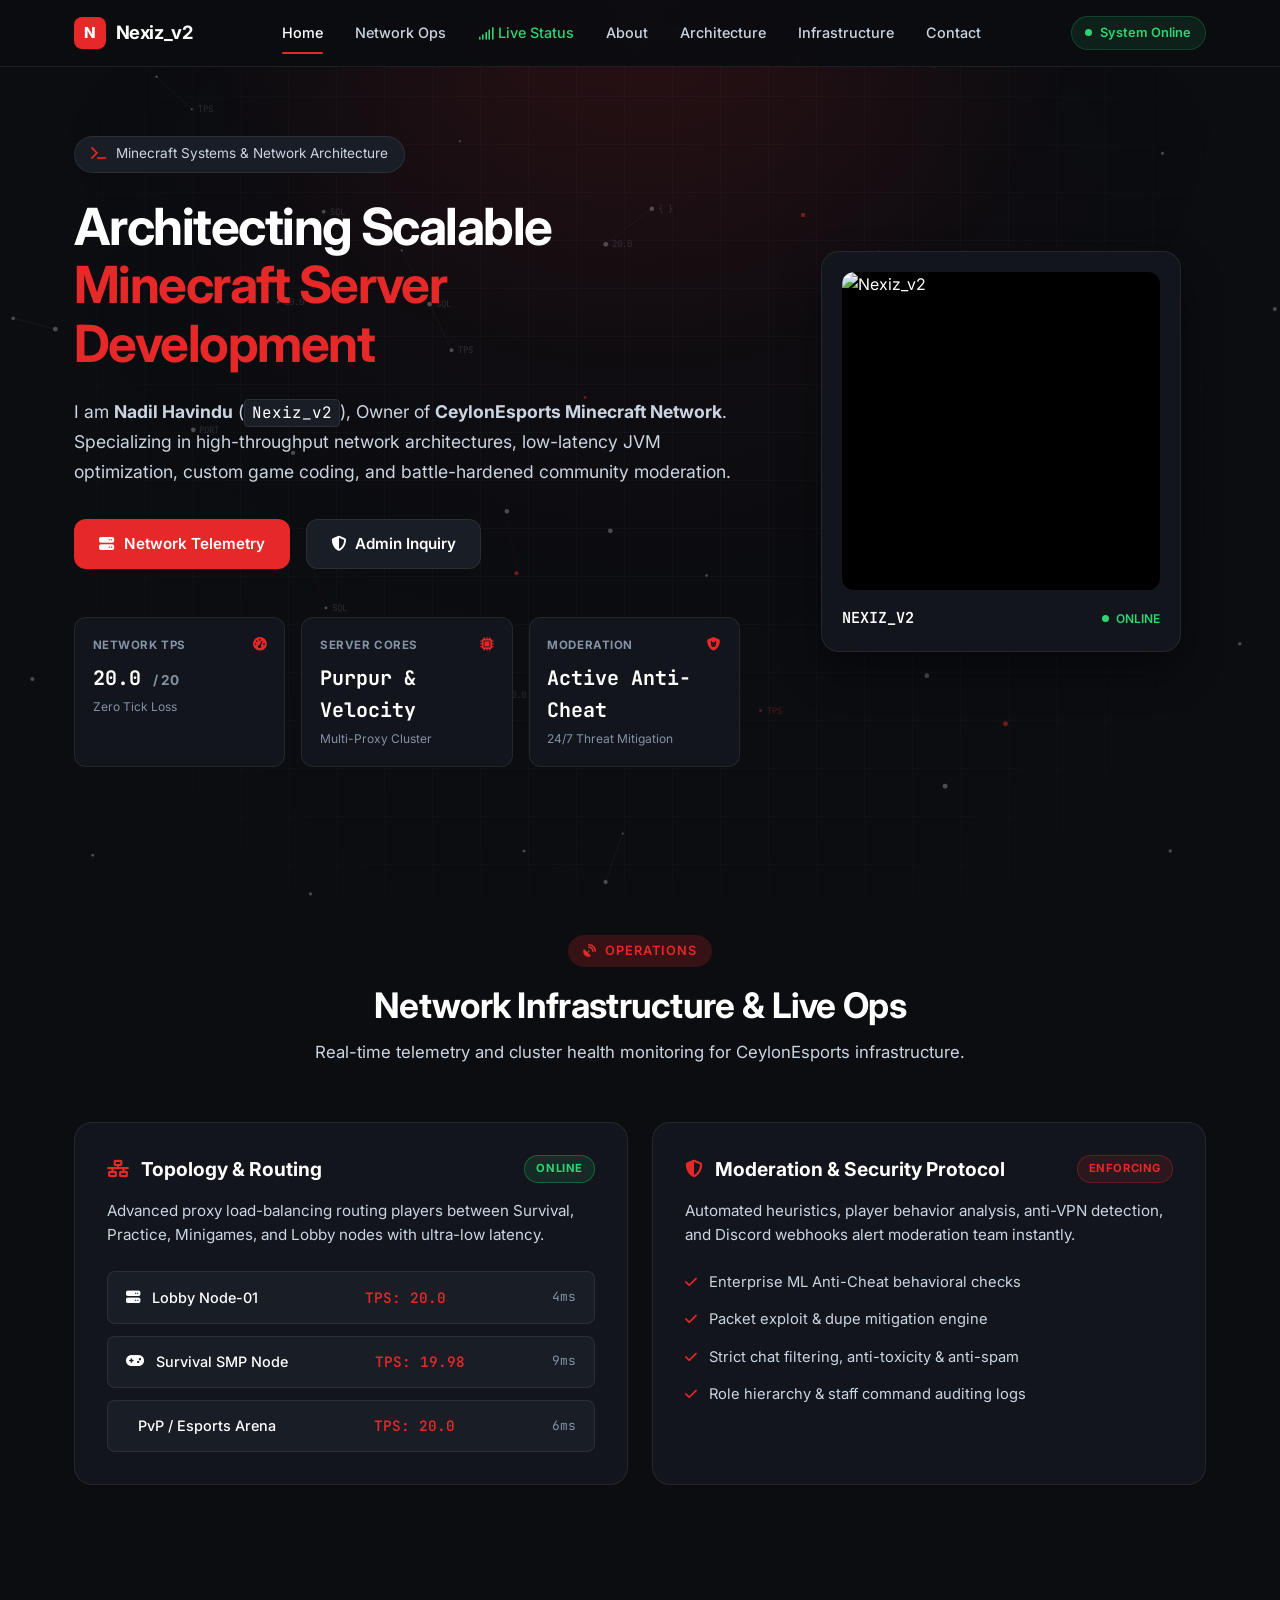
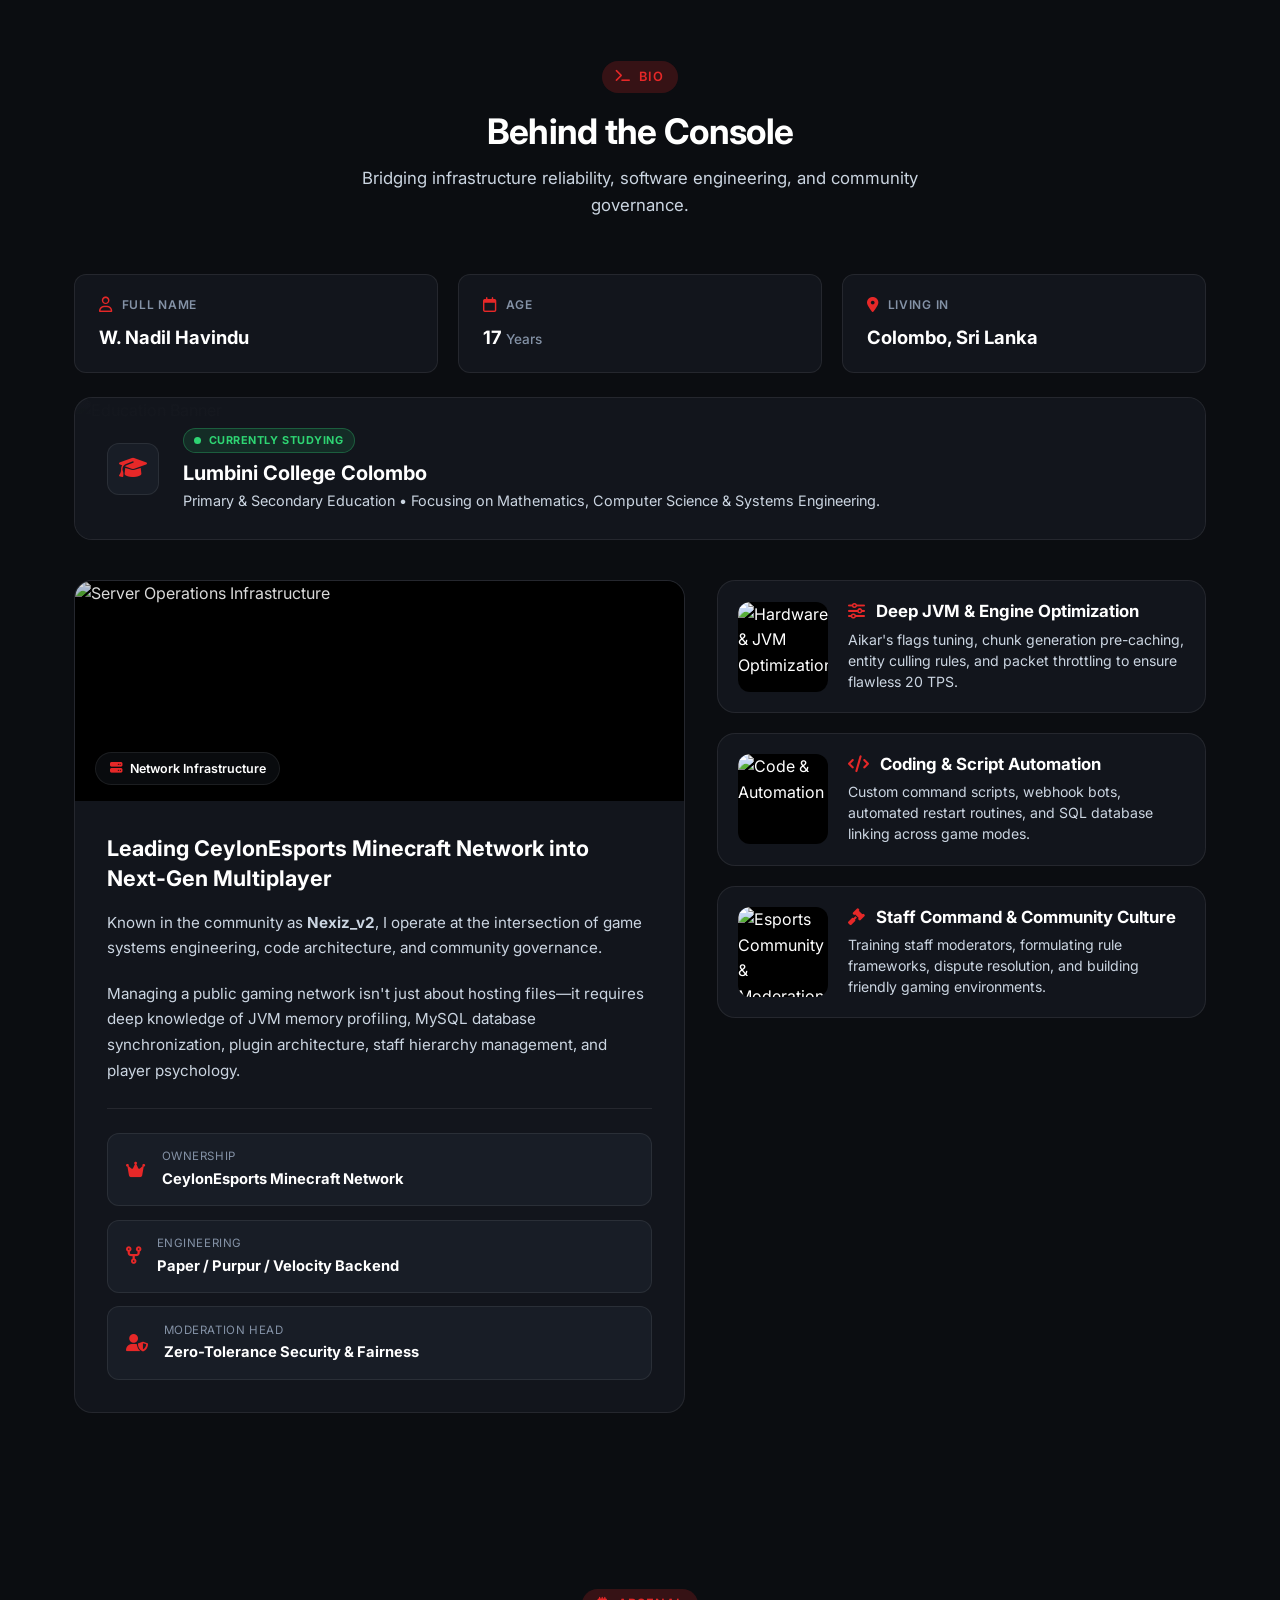
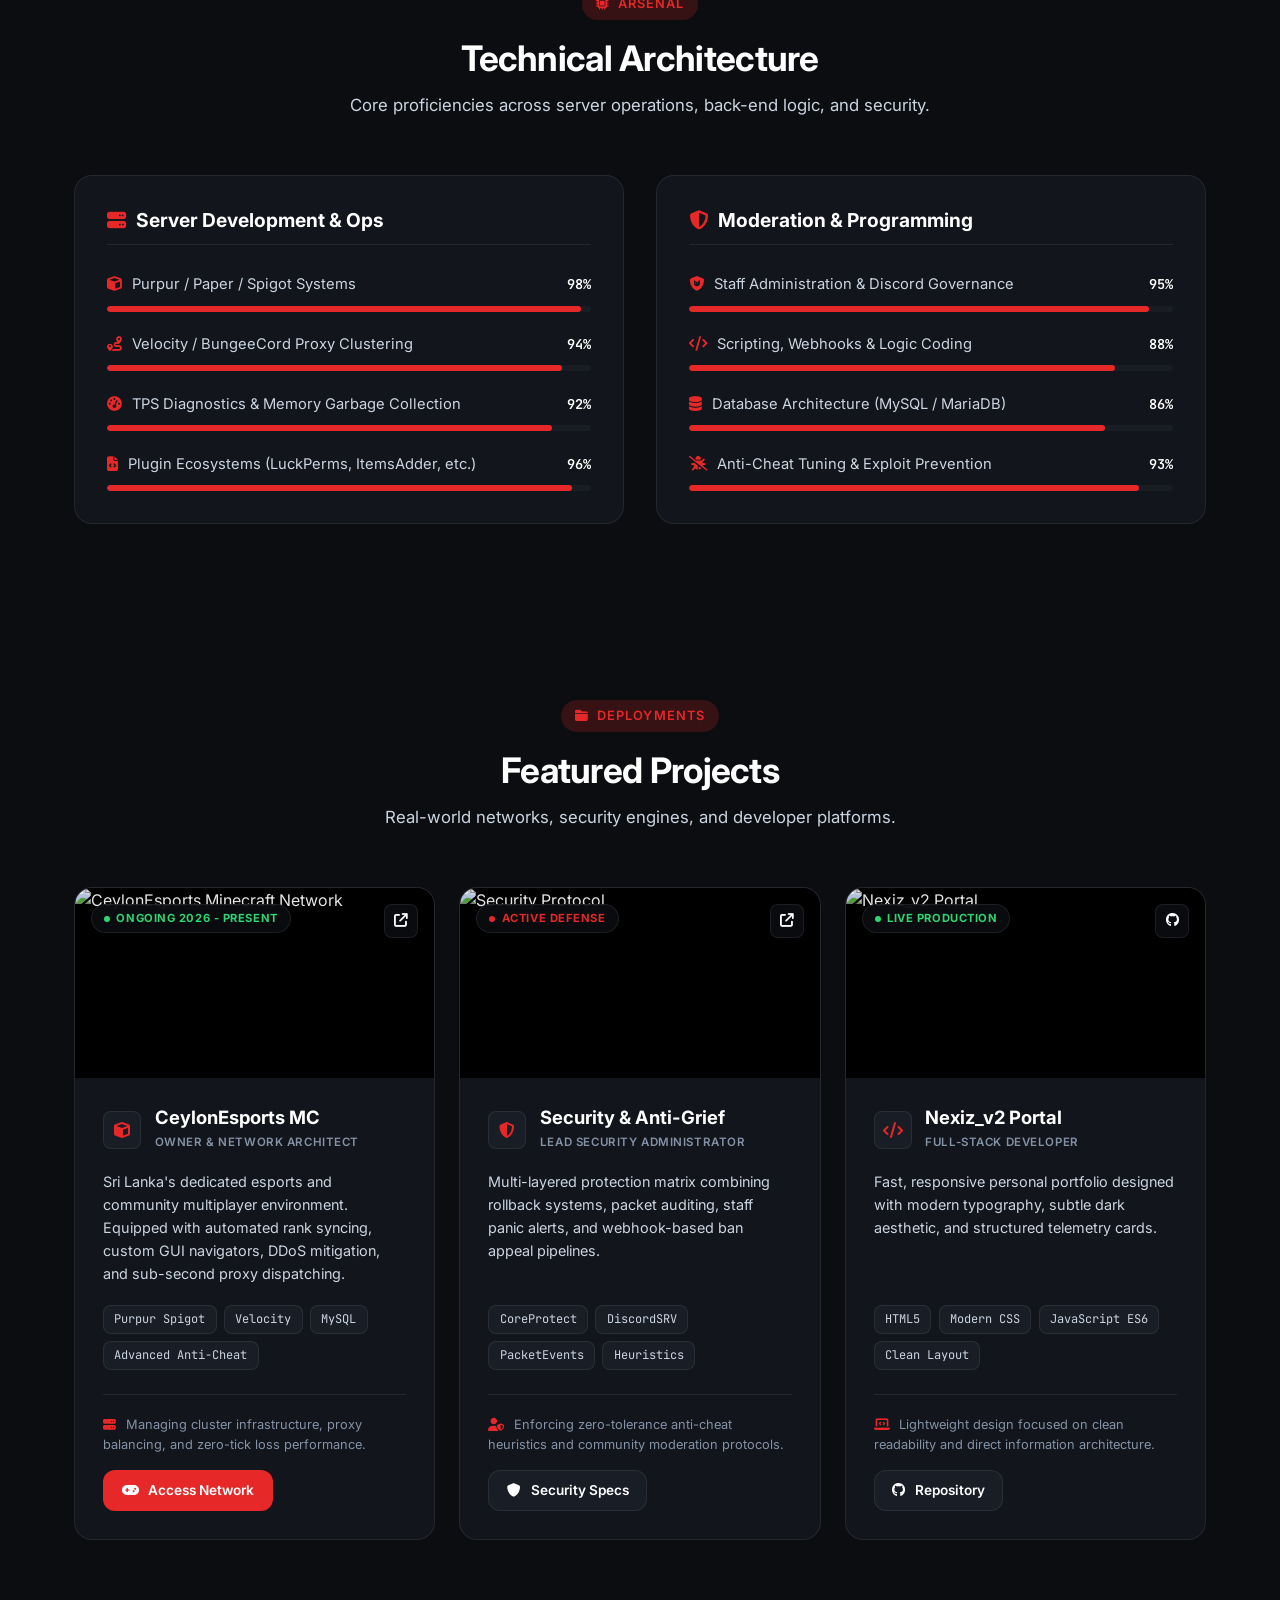
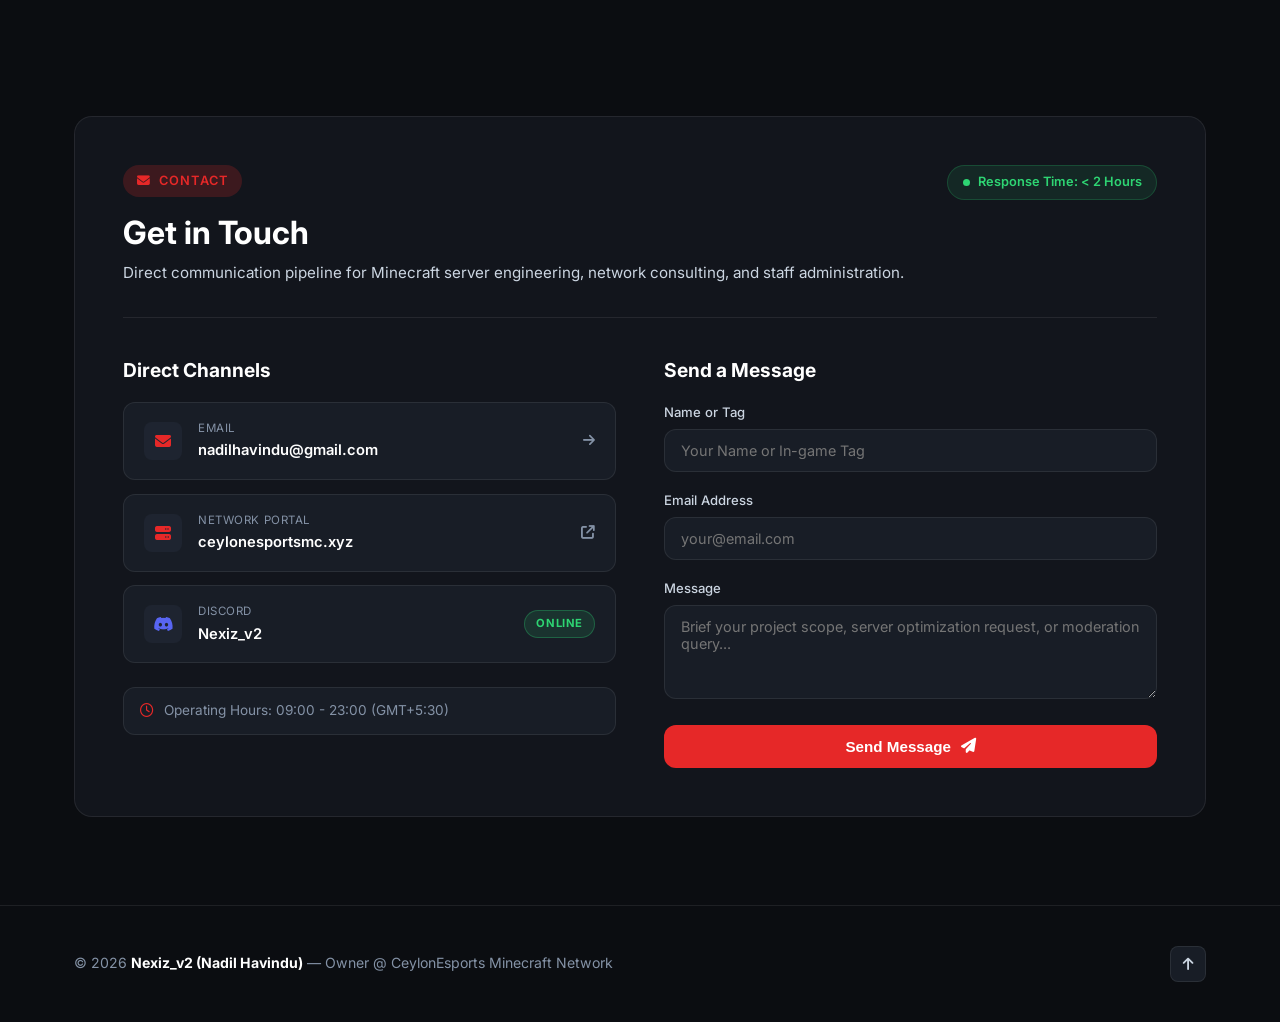
==== index.html @ ad4b0a24 "Add personal bio cards (Full Name, Age, Location) and Lumbini College Colombo banner" ====
﻿<!DOCTYPE html>
<html lang="en">
<head>
    <meta charset="UTF-8">
    <meta name="viewport" content="width=device-width, initial-scale=1.0">
    <title>Nexiz_v2 | Minecraft Server Architect & Network Owner</title>
    <!-- Favicon -->
    <link rel="icon" type="image/jpeg" href="https://i.postimg.cc/wTQhw08N/Nexiz-Dis-Logo.jpg">
    <link rel="apple-touch-icon" href="https://i.postimg.cc/wTQhw08N/Nexiz-Dis-Logo.jpg">
    <!-- Google Fonts: Inter & JetBrains Mono -->
    <link rel="preconnect" href="https://fonts.googleapis.com">
    <link rel="preconnect" href="https://fonts.gstatic.com" crossorigin>
    <link href="https://fonts.googleapis.com/css2?family=Inter:wght@300;400;500;600;700;800&family=JetBrains+Mono:wght@400;500;600&display=swap" rel="stylesheet">
    <!-- FontAwesome Icons -->
    <link rel="stylesheet" href="https://cdnjs.cloudflare.com/ajax/libs/font-awesome/6.5.1/css/all.min.css">
    <link rel="stylesheet" href="style.css">
</head>
<body>
    <!-- Subtle Ambient Glow -->
    <canvas id="networkCanvas"></canvas>
    <div class="ambient-glow"></div>

    <!-- Navigation Bar -->
    <header class="navbar" id="navbar">
        <div class="nav-container">
            <a href="#home" class="logo">
                <span class="logo-mark">N</span>
                <span class="logo-text">Nexiz_v2</span>
            </a>
            
            <nav class="nav-links" id="navLinks">
                <a href="#home" class="nav-item active">Home</a>
                <a href="#network-status" class="nav-item">Network Ops</a>
                <a href="status.html" class="nav-item" style="color: #2ed573;"><i class="fa-solid fa-signal" style="font-size: 0.8rem; margin-right: 4px;"></i>Live Status</a>
                <a href="#about" class="nav-item">About</a>
                <a href="#skills" class="nav-item">Architecture</a>
                <a href="#projects" class="nav-item">Infrastructure</a>
                <a href="#contact" class="nav-item">Contact</a>
            </nav>

            <div class="nav-actions">
                <div class="status-badge">
                    <span class="status-dot"></span>
                    <span>System Online</span>
                </div>
                <button class="menu-toggle" id="menuToggle" aria-label="Toggle navigation">
                    <i class="fa-solid fa-bars"></i>
                </button>
            </div>
        </div>
    </header>

    <main>
        <!-- Hero Section -->
        <section class="hero" id="home">
            <div class="container hero-container">
                <div class="hero-content">
                    <div class="hero-badge">
                        <i class="fa-solid fa-terminal"></i>
                        <span>Minecraft Systems & Network Architecture</span>
                    </div>

                    <h1 class="hero-title">
                        Architecting Scalable <br>
                        <span class="typing-text">Minecraft Server Development</span>
                    </h1>

                    <p class="hero-description">
                        I am <strong>Nadil Havindu</strong> (<span class="code-tag">Nexiz_v2</span>), Owner of <strong>CeylonEsports Minecraft Network</strong>. Specializing in high-throughput network architectures, low-latency JVM optimization, custom game coding, and battle-hardened community moderation.
                    </p>

                    <div class="hero-actions">
                        <a href="status.html" class="btn btn-primary">
                            <i class="fa-solid fa-server"></i>
                            <span>Network Telemetry</span>
                        </a>
                        <a href="#contact" class="btn btn-secondary">
                            <i class="fa-solid fa-shield-halved"></i>
                            <span>Admin Inquiry</span>
                        </a>
                    </div>

                    <!-- Telemetry Stats Strip -->
                    <div class="telemetry-strip">
                        <div class="stat-card">
                            <div class="stat-header">
                                <span class="stat-label">NETWORK TPS</span>
                                <i class="fa-solid fa-gauge-high stat-icon"></i>
                            </div>
                            <div class="stat-value">20.0 <span class="stat-unit">/ 20</span></div>
                            <div class="stat-sub">Zero Tick Loss</div>
                        </div>

                        <div class="stat-card">
                            <div class="stat-header">
                                <span class="stat-label">SERVER CORES</span>
                                <i class="fa-solid fa-microchip stat-icon"></i>
                            </div>
                            <div class="stat-value">Purpur & Velocity</div>
                            <div class="stat-sub">Multi-Proxy Cluster</div>
                        </div>

                        <div class="stat-card">
                            <div class="stat-header">
                                <span class="stat-label">MODERATION</span>
                                <i class="fa-solid fa-shield-cat stat-icon"></i>
                            </div>
                            <div class="stat-value">Active Anti-Cheat</div>
                            <div class="stat-sub">24/7 Threat Mitigation</div>
                        </div>
                    </div>
                </div>

                <div class="hero-visual">
                    <div class="avatar-card">
                        <div class="avatar-image-wrap">
                            <img src="https://i.postimg.cc/wTQhw08N/Nexiz-Dis-Logo.jpg" alt="Nexiz_v2" class="avatar-img">
                        </div>
                        <div class="avatar-meta">
                            <div class="avatar-tag">NEXIZ_V2</div>
                            <div class="avatar-status">
                                <span class="status-dot"></span>
                                <span>ONLINE</span>
                            </div>
                        </div>
                    </div>
                </div>
            </div>
        </section>

        <!-- Live Network Telemetry / Operations Dashboard -->
        <section class="section" id="network-status">
            <div class="container">
                <div class="section-header">
                    <div class="section-tag">
                        <i class="fa-solid fa-satellite-dish"></i> Operations
                    </div>
                    <h2 class="section-title">Network Infrastructure & Live Ops</h2>
                    <p class="section-subtitle">Real-time telemetry and cluster health monitoring for CeylonEsports infrastructure.</p>
                </div>

                <div class="dashboard-grid">
                    <div class="dashboard-card">
                        <div class="card-head">
                            <div class="card-title-group">
                                <i class="fa-solid fa-network-wired accent-icon"></i>
                                <h3>Topology & Routing</h3>
                            </div>
                            <span class="badge-status online">ONLINE</span>
                        </div>
                        <p class="card-desc">Advanced proxy load-balancing routing players between Survival, Practice, Minigames, and Lobby nodes with ultra-low latency.</p>
                        
                        <div class="node-list">
                            <div class="node-item">
                                <div class="node-info">
                                    <i class="fa-solid fa-server"></i>
                                    <span>Lobby Node-01</span>
                                </div>
                                <span class="node-metric">TPS: 20.0</span>
                                <span class="node-ping">4ms</span>
                            </div>
                            <div class="node-item">
                                <div class="node-info">
                                    <i class="fa-solid fa-gamepad"></i>
                                    <span>Survival SMP Node</span>
                                </div>
                                <span class="node-metric">TPS: 19.98</span>
                                <span class="node-ping">9ms</span>
                            </div>
                            <div class="node-item">
                                <div class="node-info">
                                    <i class="fa-solid fa-swords"></i>
                                    <span>PvP / Esports Arena</span>
                                </div>
                                <span class="node-metric">TPS: 20.0</span>
                                <span class="node-ping">6ms</span>
                            </div>
                        </div>
                    </div>

                    <div class="dashboard-card">
                        <div class="card-head">
                            <div class="card-title-group">
                                <i class="fa-solid fa-shield-halved accent-icon"></i>
                                <h3>Moderation & Security Protocol</h3>
                            </div>
                            <span class="badge-status alert">ENFORCING</span>
                        </div>
                        <p class="card-desc">Automated heuristics, player behavior analysis, anti-VPN detection, and Discord webhooks alert moderation team instantly.</p>
                        
                        <ul class="feature-checklist">
                            <li><i class="fa-solid fa-check"></i> Enterprise ML Anti-Cheat behavioral checks</li>
                            <li><i class="fa-solid fa-check"></i> Packet exploit & dupe mitigation engine</li>
                            <li><i class="fa-solid fa-check"></i> Strict chat filtering, anti-toxicity & anti-spam</li>
                            <li><i class="fa-solid fa-check"></i> Role hierarchy & staff command auditing logs</li>
                        </ul>
                    </div>
                </div>
            </div>
        </section>

        <!-- About Section -->
        <section class="section" id="about">
            <div class="container">
                <div class="section-header">
                    <div class="section-tag">
                        <i class="fa-solid fa-terminal"></i> Bio
                    </div>
                    <h2 class="section-title">Behind the Console</h2>
                    <p class="section-subtitle">Bridging infrastructure reliability, software engineering, and community governance.</p>
                </div>

                        <!-- Personal Profile & Education Strip -->
        <div class="personal-profile-wrap">
            <div class="personal-info-grid">
                <div class="info-metric-card">
                    <div class="info-card-header">
                        <i class="fa-regular fa-user info-icon"></i>
                        <span class="info-label">Full Name</span>
                    </div>
                    <div class="info-value">W. Nadil Havindu</div>
                </div>

                <div class="info-metric-card">
                    <div class="info-card-header">
                        <i class="fa-regular fa-calendar info-icon"></i>
                        <span class="info-label">Age</span>
                    </div>
                    <div class="info-value">17 <span class="info-unit">Years</span></div>
                </div>

                <div class="info-metric-card">
                    <div class="info-card-header">
                        <i class="fa-solid fa-location-dot info-icon"></i>
                        <span class="info-label">Living In</span>
                    </div>
                    <div class="info-value">Colombo, Sri Lanka</div>
                </div>
            </div>

            <!-- Education Banner Card -->
            <div class="education-card">
                <div class="edu-banner-bg">
                    <img src="https://images.unsplash.com/photo-1523050854058-8df90110c9f1?auto=format&fit=crop&w=1200&q=80" alt="Education Banner" class="edu-bg-img">
                    <div class="edu-overlay"></div>
                </div>
                <div class="edu-content">
                    <div class="edu-icon-badge">
                        <i class="fa-solid fa-graduation-cap"></i>
                    </div>
                    <div class="edu-details">
                        <div class="edu-status-pill">
                            <span class="status-dot"></span>
                            <span>CURRENTLY STUDYING</span>
                        </div>
                        <h3 class="edu-title">Lumbini College Colombo</h3>
                        <p class="edu-desc">Primary & Secondary Education • Focusing on Mathematics, Computer Science & Systems Engineering.</p>
                    </div>
                </div>
            </div>
        </div>

                <div class="about-grid">
                    <div class="about-main-card">
                        <div class="about-banner-wrap">
                            <img src="https://images.unsplash.com/photo-1558494949-ef010cbdcc31?auto=format&fit=crop&w=800&q=80" alt="Server Operations Infrastructure" class="about-banner-img">
                            <div class="banner-badge">
                                <i class="fa-solid fa-server"></i> Network Infrastructure
                            </div>
                        </div>

                        <div class="about-content">
                            <h3>Leading CeylonEsports Minecraft Network into Next-Gen Multiplayer</h3>
                            <p>
                                Known in the community as <strong>Nexiz_v2</strong>, I operate at the intersection of game systems engineering, code architecture, and community governance.
                            </p>
                            <p>
                                Managing a public gaming network isn't just about hosting files—it requires deep knowledge of JVM memory profiling, MySQL database synchronization, plugin architecture, staff hierarchy management, and player psychology.
                            </p>

                            <div class="fact-grid">
                                <div class="fact-box">
                                    <i class="fa-solid fa-crown fact-icon"></i>
                                    <div>
                                        <span class="fact-label">Ownership</span>
                                        <strong>CeylonEsports Minecraft Network</strong>
                                    </div>
                                </div>
                                <div class="fact-box">
                                    <i class="fa-solid fa-code-fork fact-icon"></i>
                                    <div>
                                        <span class="fact-label">Engineering</span>
                                        <strong>Paper / Purpur / Velocity Backend</strong>
                                    </div>
                                </div>
                                <div class="fact-box">
                                    <i class="fa-solid fa-user-shield fact-icon"></i>
                                    <div>
                                        <span class="fact-label">Moderation Head</span>
                                        <strong>Zero-Tolerance Security & Fairness</strong>
                                    </div>
                                </div>
                            </div>
                        </div>
                    </div>

                    <div class="about-highlights-col">
                        <div class="highlight-item">
                            <div class="highlight-thumb">
                                <img src="https://images.unsplash.com/photo-1550751827-4bd374c3f58b?auto=format&fit=crop&w=300&q=80" alt="Hardware & JVM Optimization">
                            </div>
                            <div class="highlight-info">
                                <h4><i class="fa-solid fa-sliders accent-inline"></i> Deep JVM & Engine Optimization</h4>
                                <p>Aikar's flags tuning, chunk generation pre-caching, entity culling rules, and packet throttling to ensure flawless 20 TPS.</p>
                            </div>
                        </div>

                        <div class="highlight-item">
                            <div class="highlight-thumb">
                                <img src="https://images.unsplash.com/photo-1555066931-4365d14bab8c?auto=format&fit=crop&w=300&q=80" alt="Code & Automation">
                            </div>
                            <div class="highlight-info">
                                <h4><i class="fa-solid fa-code accent-inline"></i> Coding & Script Automation</h4>
                                <p>Custom command scripts, webhook bots, automated restart routines, and SQL database linking across game modes.</p>
                            </div>
                        </div>

                        <div class="highlight-item">
                            <div class="highlight-thumb">
                                <img src="https://images.unsplash.com/photo-1511512578047-dfb367046420?auto=format&fit=crop&w=300&q=80" alt="Esports Community & Moderation">
                            </div>
                            <div class="highlight-info">
                                <h4><i class="fa-solid fa-gavel accent-inline"></i> Staff Command & Community Culture</h4>
                                <p>Training staff moderators, formulating rule frameworks, dispute resolution, and building friendly gaming environments.</p>
                            </div>
                        </div>
                    </div>
                </div>
            </div>
        </section>

        <!-- Technical Architecture Section -->
        <section class="section" id="skills">
            <div class="container">
                <div class="section-header">
                    <div class="section-tag">
                        <i class="fa-solid fa-microchip"></i> Arsenal
                    </div>
                    <h2 class="section-title">Technical Architecture</h2>
                    <p class="section-subtitle">Core proficiencies across server operations, back-end logic, and security.</p>
                </div>

                <div class="skills-grid">
                    <div class="skills-column">
                        <h3 class="category-title"><i class="fa-solid fa-server accent-inline"></i> Server Development & Ops</h3>

                        <div class="skill-card">
                            <div class="skill-header">
                                <span><i class="fa-solid fa-cube"></i> Purpur / Paper / Spigot Systems</span>
                                <span class="skill-pct">98%</span>
                            </div>
                            <div class="progress-bar"><div class="progress-fill" style="width: 98%"></div></div>
                        </div>

                        <div class="skill-card">
                            <div class="skill-header">
                                <span><i class="fa-solid fa-route"></i> Velocity / BungeeCord Proxy Clustering</span>
                                <span class="skill-pct">94%</span>
                            </div>
                            <div class="progress-bar"><div class="progress-fill" style="width: 94%"></div></div>
                        </div>

                        <div class="skill-card">
                            <div class="skill-header">
                                <span><i class="fa-solid fa-gauge-high"></i> TPS Diagnostics & Memory Garbage Collection</span>
                                <span class="skill-pct">92%</span>
                            </div>
                            <div class="progress-bar"><div class="progress-fill" style="width: 92%"></div></div>
                        </div>

                        <div class="skill-card">
                            <div class="skill-header">
                                <span><i class="fa-solid fa-file-code"></i> Plugin Ecosystems (LuckPerms, ItemsAdder, etc.)</span>
                                <span class="skill-pct">96%</span>
                            </div>
                            <div class="progress-bar"><div class="progress-fill" style="width: 96%"></div></div>
                        </div>
                    </div>

                    <div class="skills-column">
                        <h3 class="category-title"><i class="fa-solid fa-shield-halved accent-inline"></i> Moderation & Programming</h3>

                        <div class="skill-card">
                            <div class="skill-header">
                                <span><i class="fa-solid fa-shield-cat"></i> Staff Administration & Discord Governance</span>
                                <span class="skill-pct">95%</span>
                            </div>
                            <div class="progress-bar"><div class="progress-fill" style="width: 95%"></div></div>
                        </div>

                        <div class="skill-card">
                            <div class="skill-header">
                                <span><i class="fa-solid fa-code"></i> Scripting, Webhooks & Logic Coding</span>
                                <span class="skill-pct">88%</span>
                            </div>
                            <div class="progress-bar"><div class="progress-fill" style="width: 88%"></div></div>
                        </div>

                        <div class="skill-card">
                            <div class="skill-header">
                                <span><i class="fa-solid fa-database"></i> Database Architecture (MySQL / MariaDB)</span>
                                <span class="skill-pct">86%</span>
                            </div>
                            <div class="progress-bar"><div class="progress-fill" style="width: 86%"></div></div>
                        </div>

                        <div class="skill-card">
                            <div class="skill-header">
                                <span><i class="fa-solid fa-bug-slash"></i> Anti-Cheat Tuning & Exploit Prevention</span>
                                <span class="skill-pct">93%</span>
                            </div>
                            <div class="progress-bar"><div class="progress-fill" style="width: 93%"></div></div>
                        </div>
                    </div>
                </div>
            </div>
        </section>

        <!-- Projects Section -->
        <section class="section" id="projects">
            <div class="container">
                <div class="section-header">
                    <div class="section-tag">
                        <i class="fa-solid fa-folder-closed"></i> Deployments
                    </div>
                    <h2 class="section-title">Featured Projects</h2>
                    <p class="section-subtitle">Real-world networks, security engines, and developer platforms.</p>
                </div>

                <div class="projects-grid">
                    <!-- Project 1: CeylonEsports Minecraft Network -->
                    <div class="project-card">
                        <div class="project-banner">
                            <img src="https://images.unsplash.com/photo-1627856013091-fed6e4e30025?auto=format&fit=crop&w=800&q=80" alt="CeylonEsports Minecraft Network" class="project-img">
                            <span class="project-badge status-live"><span class="badge-dot"></span> ONGOING 2026 - PRESENT</span>
                            <a href="https://ceylonesportsmc.xyz/#home" target="_blank" rel="noopener noreferrer" class="banner-link-btn" title="Open Project" aria-label="Open CeylonEsports MC Network">
                                <i class="fa-solid fa-arrow-up-right-from-square"></i>
                            </a>
                        </div>
                        <div class="project-body">
                            <div class="project-header">
                                <div class="project-icon-box">
                                    <i class="fa-solid fa-cube"></i>
                                </div>
                                <div>
                                    <h3 class="project-title">CeylonEsports MC</h3>
                                    <span class="project-role">OWNER & NETWORK ARCHITECT</span>
                                </div>
                            </div>
                            <p class="project-desc">
                                Sri Lanka's dedicated esports and community multiplayer environment. Equipped with automated rank syncing, custom GUI navigators, DDoS mitigation, and sub-second proxy dispatching.
                            </p>
                            <div class="tech-tags">
                                <span>Purpur Spigot</span>
                                <span>Velocity</span>
                                <span>MySQL</span>
                                <span>Advanced Anti-Cheat</span>
                            </div>
                            <div class="project-footer">
                                <p class="project-note"><i class="fa-solid fa-server"></i> Managing cluster infrastructure, proxy balancing, and zero-tick loss performance.</p>
                                <a href="https://ceylonesportsmc.xyz/#home" target="_blank" rel="noopener noreferrer" class="btn btn-primary btn-sm">
                                    <i class="fa-solid fa-gamepad"></i> Access Network
                                </a>
                            </div>
                        </div>
                    </div>

                    <!-- Project 2: Security & Anti-Grief Engine -->
                    <div class="project-card">
                        <div class="project-banner">
                            <img src="https://images.unsplash.com/photo-1563089145-599997674d42?auto=format&fit=crop&w=800&q=80" alt="Security Protocol" class="project-img">
                            <span class="project-badge status-active"><span class="badge-dot"></span> ACTIVE DEFENSE</span>
                            <a href="#contact" class="banner-link-btn" title="Inquire Security" aria-label="Inquire Security Protocol">
                                <i class="fa-solid fa-arrow-up-right-from-square"></i>
                            </a>
                        </div>
                        <div class="project-body">
                            <div class="project-header">
                                <div class="project-icon-box">
                                    <i class="fa-solid fa-shield-halved"></i>
                                </div>
                                <div>
                                    <h3 class="project-title">Security & Anti-Grief</h3>
                                    <span class="project-role">LEAD SECURITY ADMINISTRATOR</span>
                                </div>
                            </div>
                            <p class="project-desc">
                                Multi-layered protection matrix combining rollback systems, packet auditing, staff panic alerts, and webhook-based ban appeal pipelines.
                            </p>
                            <div class="tech-tags">
                                <span>CoreProtect</span>
                                <span>DiscordSRV</span>
                                <span>PacketEvents</span>
                                <span>Heuristics</span>
                            </div>
                            <div class="project-footer">
                                <p class="project-note"><i class="fa-solid fa-user-shield"></i> Enforcing zero-tolerance anti-cheat heuristics and community moderation protocols.</p>
                                <a href="#contact" class="btn btn-secondary btn-sm">
                                    <i class="fa-solid fa-shield"></i> Security Specs
                                </a>
                            </div>
                        </div>
                    </div>

                    <!-- Project 3: Nexiz_v2 Developer Command Interface -->
                    <div class="project-card">
                        <div class="project-banner">
                            <img src="https://images.unsplash.com/photo-1526374965328-7f61d4dc18c5?auto=format&fit=crop&w=800&q=80" alt="Nexiz_v2 Portal" class="project-img">
                            <span class="project-badge status-live"><span class="badge-dot"></span> LIVE PRODUCTION</span>
                            <a href="https://github.com/nadilrself-art/My-Website1" target="_blank" rel="noopener noreferrer" class="banner-link-btn" title="Source Code" aria-label="View Source on GitHub">
                                <i class="fa-brands fa-github"></i>
                            </a>
                        </div>
                        <div class="project-body">
                            <div class="project-header">
                                <div class="project-icon-box">
                                    <i class="fa-solid fa-code"></i>
                                </div>
                                <div>
                                    <h3 class="project-title">Nexiz_v2 Portal</h3>
                                    <span class="project-role">FULL-STACK DEVELOPER</span>
                                </div>
                            </div>
                            <p class="project-desc">
                                Fast, responsive personal portfolio designed with modern typography, subtle dark aesthetic, and structured telemetry cards.
                            </p>
                            <div class="tech-tags">
                                <span>HTML5</span>
                                <span>Modern CSS</span>
                                <span>JavaScript ES6</span>
                                <span>Clean Layout</span>
                            </div>
                            <div class="project-footer">
                                <p class="project-note"><i class="fa-solid fa-laptop-code"></i> Lightweight design focused on clean readability and direct information architecture.</p>
                                <a href="https://github.com/nadilrself-art/My-Website1" target="_blank" rel="noopener noreferrer" class="btn btn-secondary btn-sm">
                                    <i class="fa-brands fa-github"></i> Repository
                                </a>
                            </div>
                        </div>
                    </div>
                </div>
            </div>
        </section>

        <!-- Contact Section -->
        <section class="section" id="contact">
            <div class="container">
                <div class="contact-card">
                    <div class="contact-header">
                        <div class="contact-title-group">
                            <span class="section-tag"><i class="fa-solid fa-envelope"></i> Contact</span>
                            <h2>Get in Touch</h2>
                            <p>Direct communication pipeline for Minecraft server engineering, network consulting, and staff administration.</p>
                        </div>
                        <div class="response-badge">
                            <span class="status-dot"></span>
                            <span>Response Time: &lt; 2 Hours</span>
                        </div>
                    </div>

                    <div class="contact-grid">
                        <div class="contact-info">
                            <h3>Direct Channels</h3>

                            <a href="mailto:nadilhavindu@gmail.com" class="channel-card">
                                <div class="channel-icon"><i class="fa-solid fa-envelope"></i></div>
                                <div class="channel-content">
                                    <span class="channel-label">Email</span>
                                    <span class="channel-value">nadilhavindu@gmail.com</span>
                                </div>
                                <i class="fa-solid fa-arrow-right channel-arrow"></i>
                            </a>

                            <a href="https://ceylonesportsmc.xyz" target="_blank" rel="noopener noreferrer" class="channel-card">
                                <div class="channel-icon"><i class="fa-solid fa-server"></i></div>
                                <div class="channel-content">
                                    <span class="channel-label">Network Portal</span>
                                    <span class="channel-value">ceylonesportsmc.xyz</span>
                                </div>
                                <i class="fa-solid fa-arrow-up-right-from-square channel-arrow"></i>
                            </a>

                            <div class="channel-card static">
                                <div class="channel-icon discord"><i class="fa-brands fa-discord"></i></div>
                                <div class="channel-content">
                                    <span class="channel-label">Discord</span>
                                    <span class="channel-value">Nexiz_v2</span>
                                </div>
                                <span class="badge-status online">ONLINE</span>
                            </div>

                            <div class="operating-hours">
                                <i class="fa-regular fa-clock"></i>
                                <span>Operating Hours: 09:00 - 23:00 (GMT+5:30)</span>
                            </div>
                        </div>

                        <div class="contact-form-wrap">
                            <form id="contactForm" class="contact-form" onsubmit="event.preventDefault(); alert('Message dispatched to Nexiz_v2! Thank you.');">
                                <h3>Send a Message</h3>

                                <div class="form-group">
                                    <label for="userName">Name or Tag</label>
                                    <input type="text" id="userName" placeholder="Your Name or In-game Tag" required autocomplete="off">
                                </div>

                                <div class="form-group">
                                    <label for="userEmail">Email Address</label>
                                    <input type="email" id="userEmail" placeholder="your@email.com" required autocomplete="off">
                                </div>

                                <div class="form-group">
                                    <label for="userMessage">Message</label>
                                    <textarea id="userMessage" rows="4" placeholder="Brief your project scope, server optimization request, or moderation query..." required></textarea>
                                </div>

                                <button type="submit" class="btn btn-primary btn-block">
                                    <span>Send Message</span>
                                    <i class="fa-solid fa-paper-plane"></i>
                                </button>
                            </form>
                        </div>
                    </div>
                </div>
            </div>
        </section>
    </main>

    <!-- Footer -->
    <footer class="footer">
        <div class="container footer-content">
            <p>© 2026 <strong>Nexiz_v2 (Nadil Havindu)</strong> — Owner @ CeylonEsports Minecraft Network</p>
            <a href="#home" class="back-to-top" aria-label="Back to top">
                <i class="fa-solid fa-arrow-up"></i>
            </a>
        </div>
    </footer>

    <script src="script.js"></script>
</body>
</html>
---- style.css ----
﻿/* ==========================================================================
   Nexiz_v2 - Professional Portfolio Stylesheet
   Clean, Modern, Direct & Human-Crafted Aesthetic
   ========================================================================== */

:root {
    --bg-base: #0b0d11;
    --bg-surface: #12151c;
    --bg-surface-elevated: #181d26;
    --bg-subtle: #1e2430;

    --border: rgba(255, 255, 255, 0.08);
    --border-hover: rgba(230, 40, 40, 0.4);

    --primary: #e62828;
    --primary-hover: #ff3333;
    --primary-glow: rgba(230, 40, 40, 0.2);

    --text-primary: #ffffff;
    --text-secondary: #cbd5e1;
    --text-muted: #8492a6;

    --radius-sm: 8px;
    --radius-md: 12px;
    --radius-lg: 18px;
    --radius-full: 9999px;

    --transition: all 0.2s ease;
    --font-sans: 'Inter', -apple-system, BlinkMacSystemFont, 'Segoe UI', Roboto, sans-serif;
    --font-mono: 'JetBrains Mono', 'Fira Code', monospace;
}

*, *::before, *::after {
    margin: 0;
    padding: 0;
    box-sizing: border-box;
}

html {
    scroll-behavior: smooth;
}

body {
    background-color: var(--bg-base);
    color: var(--text-primary);
    font-family: var(--font-sans);
    line-height: 1.6;
    overflow-x: hidden;
    -webkit-font-smoothing: antialiased;
}

.ambient-glow {
    position: fixed;
    top: 0;
    left: 50%;
    transform: translateX(-50%);
    width: 900px;
    height: 380px;
    background: radial-gradient(ellipse at top, rgba(230, 40, 40, 0.1) 0%, transparent 70%);
    pointer-events: none;
    z-index: 0;
}

.container {
    max-width: 1180px;
    margin: 0 auto;
    padding: 0 1.5rem;
    position: relative;
    z-index: 1;
}

h1, h2, h3, h4 {
    color: var(--text-primary);
    font-weight: 700;
    line-height: 1.25;
}

a {
    color: inherit;
    text-decoration: none;
    transition: var(--transition);
}

.btn {
    display: inline-flex;
    align-items: center;
    justify-content: center;
    gap: 0.6rem;
    padding: 0.75rem 1.5rem;
    border-radius: var(--radius-md);
    font-size: 0.95rem;
    font-weight: 600;
    cursor: pointer;
    transition: var(--transition);
    border: 1px solid transparent;
}

.btn-primary {
    background: var(--primary);
    color: #ffffff;
}

.btn-primary:hover {
    background: var(--primary-hover);
    transform: translateY(-2px);
    box-shadow: 0 6px 20px var(--primary-glow);
}

.btn-secondary {
    background: var(--bg-surface-elevated);
    color: var(--text-primary);
    border: 1px solid var(--border);
}

.btn-secondary:hover {
    background: var(--bg-subtle);
    border-color: rgba(255, 255, 255, 0.2);
    transform: translateY(-2px);
}

.btn-sm {
    padding: 0.55rem 1.1rem;
    font-size: 0.85rem;
}

.btn-block {
    width: 100%;
}

.navbar {
    position: fixed;
    top: 0;
    left: 0;
    width: 100%;
    z-index: 100;
    background: rgba(11, 13, 17, 0.9);
    backdrop-filter: blur(12px);
    -webkit-backdrop-filter: blur(12px);
    border-bottom: 1px solid var(--border);
    transition: var(--transition);
}

.nav-container {
    max-width: 1180px;
    margin: 0 auto;
    padding: 1rem 1.5rem;
    display: flex;
    align-items: center;
    justify-content: space-between;
}

.logo {
    display: flex;
    align-items: center;
    gap: 0.6rem;
    font-weight: 700;
    font-size: 1.15rem;
}

.logo-mark {
    width: 32px;
    height: 32px;
    background: var(--primary);
    color: #fff;
    display: flex;
    align-items: center;
    justify-content: center;
    border-radius: var(--radius-sm);
    font-size: 0.95rem;
    font-weight: 800;
}

.logo-text {
    letter-spacing: -0.02em;
}

.nav-links {
    display: flex;
    align-items: center;
    gap: 2rem;
}

.nav-item {
    font-size: 0.9rem;
    font-weight: 500;
    color: var(--text-secondary);
    position: relative;
    padding: 0.25rem 0;
}

.nav-item:hover,
.nav-item.active {
    color: #ffffff;
}

.nav-item.active::after {
    content: '';
    position: absolute;
    bottom: -6px;
    left: 0;
    width: 100%;
    height: 2px;
    background: var(--primary);
    border-radius: var(--radius-full);
}

.nav-actions {
    display: flex;
    align-items: center;
    gap: 1rem;
}

.status-badge {
    display: inline-flex;
    align-items: center;
    gap: 0.5rem;
    background: rgba(46, 213, 115, 0.1);
    color: #2ed573;
    padding: 0.35rem 0.85rem;
    border-radius: var(--radius-full);
    font-size: 0.8rem;
    font-weight: 600;
    border: 1px solid rgba(46, 213, 115, 0.2);
}

.status-dot {
    width: 7px;
    height: 7px;
    background: #2ed573;
    border-radius: 50%;
}

.menu-toggle {
    display: none;
    background: transparent;
    border: none;
    color: var(--text-primary);
    font-size: 1.25rem;
    cursor: pointer;
}

.section {
    padding: 5.5rem 0;
    position: relative;
}

.section-header {
    text-align: center;
    max-width: 650px;
    margin: 0 auto 3.5rem auto;
}

.section-tag {
    display: inline-flex;
    align-items: center;
    gap: 0.5rem;
    font-size: 0.8rem;
    font-weight: 600;
    text-transform: uppercase;
    letter-spacing: 0.08em;
    color: var(--primary);
    background: var(--primary-glow);
    padding: 0.35rem 0.9rem;
    border-radius: var(--radius-full);
    margin-bottom: 1rem;
}

.section-title {
    font-size: 2.2rem;
    letter-spacing: -0.02em;
    margin-bottom: 0.75rem;
}

.section-subtitle {
    font-size: 1.05rem;
    color: var(--text-secondary);
}

.hero {
    padding: 8.5rem 0 5rem 0;
    position: relative;
}

.hero-container {
    display: grid;
    grid-template-columns: 1.3fr 0.8fr;
    gap: 3.5rem;
    align-items: center;
}

.hero-badge {
    display: inline-flex;
    align-items: center;
    gap: 0.6rem;
    background: var(--bg-surface-elevated);
    border: 1px solid var(--border);
    color: var(--text-secondary);
    padding: 0.4rem 1rem;
    border-radius: var(--radius-full);
    font-size: 0.85rem;
    margin-bottom: 1.5rem;
}

.hero-badge i {
    color: var(--primary);
}

.hero-title {
    font-size: 3.2rem;
    line-height: 1.15;
    letter-spacing: -0.03em;
    margin-bottom: 1.5rem;
}

.typing-text {
    color: var(--primary);
}

.hero-description {
    font-size: 1.1rem;
    color: var(--text-secondary);
    line-height: 1.7;
    margin-bottom: 2rem;
}

.code-tag {
    font-family: var(--font-mono);
    color: #ffffff;
    background: var(--bg-surface-elevated);
    padding: 0.15rem 0.45rem;
    border-radius: 4px;
    border: 1px solid var(--border);
    font-size: 0.9em;
}

.hero-actions {
    display: flex;
    gap: 1rem;
    flex-wrap: wrap;
    margin-bottom: 3rem;
}

.telemetry-strip {
    display: grid;
    grid-template-columns: repeat(3, 1fr);
    gap: 1rem;
}

.stat-card {
    background: var(--bg-surface);
    border: 1px solid var(--border);
    border-radius: var(--radius-md);
    padding: 1.1rem;
    transition: var(--transition);
}

.stat-card:hover {
    border-color: rgba(255, 255, 255, 0.15);
    transform: translateY(-2px);
}

.stat-header {
    display: flex;
    align-items: center;
    justify-content: space-between;
    margin-bottom: 0.5rem;
}

.stat-label {
    font-size: 0.72rem;
    font-weight: 700;
    letter-spacing: 0.05em;
    color: var(--text-muted);
}

.stat-icon {
    font-size: 0.85rem;
    color: var(--primary);
}

.stat-value {
    font-size: 1.25rem;
    font-weight: 700;
    color: #ffffff;
    font-family: var(--font-mono);
    margin-bottom: 0.2rem;
}

.stat-unit {
    font-size: 0.85rem;
    color: var(--text-muted);
    font-family: var(--font-sans);
}

.stat-sub {
    font-size: 0.75rem;
    color: var(--text-muted);
}

.hero-visual {
    display: flex;
    justify-content: center;
}

.avatar-card {
    background: var(--bg-surface);
    border: 1px solid var(--border);
    border-radius: var(--radius-lg);
    padding: 1.25rem;
    max-width: 360px;
    width: 100%;
    box-shadow: 0 20px 40px rgba(0, 0, 0, 0.4);
    transition: var(--transition);
}

.avatar-card:hover {
    border-color: rgba(255, 255, 255, 0.2);
    transform: translateY(-3px);
}

.avatar-image-wrap {
    width: 100%;
    aspect-ratio: 1;
    border-radius: var(--radius-md);
    overflow: hidden;
    margin-bottom: 1rem;
    background: #000;
}

.avatar-img {
    width: 100%;
    height: 100%;
    object-fit: cover;
    display: block;
}

.avatar-meta {
    display: flex;
    align-items: center;
    justify-content: space-between;
}

.avatar-tag {
    font-family: var(--font-mono);
    font-size: 0.95rem;
    font-weight: 600;
    color: #ffffff;
}

.avatar-status {
    display: inline-flex;
    align-items: center;
    gap: 0.45rem;
    font-size: 0.75rem;
    font-weight: 600;
    color: #2ed573;
}

.dashboard-grid {
    display: grid;
    grid-template-columns: repeat(2, 1fr);
    gap: 1.5rem;
}

.dashboard-card {
    background: var(--bg-surface);
    border: 1px solid var(--border);
    border-radius: var(--radius-lg);
    padding: 2rem;
    transition: var(--transition);
}

.dashboard-card:hover {
    border-color: rgba(255, 255, 255, 0.16);
}

.card-head {
    display: flex;
    align-items: center;
    justify-content: space-between;
    margin-bottom: 1rem;
}

.card-title-group {
    display: flex;
    align-items: center;
    gap: 0.75rem;
}

.card-title-group h3 {
    font-size: 1.2rem;
}

.accent-icon {
    color: var(--primary);
    font-size: 1.1rem;
}

.accent-inline {
    color: var(--primary);
    margin-right: 0.4rem;
}

.badge-status {
    padding: 0.25rem 0.7rem;
    border-radius: var(--radius-full);
    font-size: 0.7rem;
    font-weight: 700;
    letter-spacing: 0.05em;
}

.badge-status.online {
    background: rgba(46, 213, 115, 0.12);
    color: #2ed573;
    border: 1px solid rgba(46, 213, 115, 0.3);
}

.badge-status.alert {
    background: rgba(230, 40, 40, 0.12);
    color: var(--primary);
    border: 1px solid rgba(230, 40, 40, 0.3);
}

.card-desc {
    color: var(--text-secondary);
    font-size: 0.95rem;
    line-height: 1.6;
    margin-bottom: 1.5rem;
}

.node-list {
    display: flex;
    flex-direction: column;
    gap: 0.75rem;
}

.node-item {
    display: flex;
    align-items: center;
    justify-content: space-between;
    background: var(--bg-surface-elevated);
    padding: 0.85rem 1.1rem;
    border-radius: var(--radius-sm);
    border: 1px solid var(--border);
    font-size: 0.9rem;
}

.node-info {
    display: flex;
    align-items: center;
    gap: 0.75rem;
    font-weight: 500;
}

.node-metric {
    font-family: var(--font-mono);
    color: var(--primary);
    font-weight: 600;
}

.node-ping {
    font-family: var(--font-mono);
    color: var(--text-muted);
    font-size: 0.8rem;
}

.feature-checklist {
    list-style: none;
    display: flex;
    flex-direction: column;
    gap: 0.85rem;
}

.feature-checklist li {
    display: flex;
    align-items: center;
    gap: 0.75rem;
    font-size: 0.92rem;
    color: var(--text-secondary);
}

.feature-checklist li i {
    color: var(--primary);
    font-size: 0.85rem;
}

.about-grid {
    display: grid;
    grid-template-columns: 1.25fr 1fr;
    gap: 2rem;
    align-items: start;
}

.about-main-card {
    background: var(--bg-surface);
    border: 1px solid var(--border);
    border-radius: var(--radius-lg);
    overflow: hidden;
}

.about-banner-wrap {
    position: relative;
    height: 220px;
    background: #000;
}

.about-banner-img {
    width: 100%;
    height: 100%;
    object-fit: cover;
    opacity: 0.85;
}

.banner-badge {
    position: absolute;
    bottom: 1rem;
    left: 1.25rem;
    background: rgba(11, 13, 17, 0.85);
    backdrop-filter: blur(8px);
    border: 1px solid var(--border);
    color: #ffffff;
    padding: 0.35rem 0.85rem;
    border-radius: var(--radius-full);
    font-size: 0.78rem;
    font-weight: 600;
    display: flex;
    align-items: center;
    gap: 0.5rem;
}

.banner-badge i {
    color: var(--primary);
}

.about-content {
    padding: 2rem;
}

.about-content h3 {
    font-size: 1.35rem;
    margin-bottom: 1rem;
    line-height: 1.4;
}

.about-content p {
    color: var(--text-secondary);
    font-size: 0.95rem;
    line-height: 1.7;
    margin-bottom: 1.2rem;
}

.fact-grid {
    display: grid;
    grid-template-columns: 1fr;
    gap: 0.85rem;
    margin-top: 1.5rem;
    padding-top: 1.5rem;
    border-top: 1px solid var(--border);
}

.fact-box {
    display: flex;
    align-items: center;
    gap: 1rem;
    background: var(--bg-surface-elevated);
    padding: 0.85rem 1.1rem;
    border-radius: var(--radius-md);
    border: 1px solid var(--border);
}

.fact-icon {
    font-size: 1.1rem;
    color: var(--primary);
}

.fact-label {
    display: block;
    font-size: 0.72rem;
    color: var(--text-muted);
    text-transform: uppercase;
    letter-spacing: 0.05em;
}

.fact-box strong {
    font-size: 0.92rem;
    color: #ffffff;
}

.about-highlights-col {
    display: flex;
    flex-direction: column;
    gap: 1.25rem;
}

.highlight-item {
    background: var(--bg-surface);
    border: 1px solid var(--border);
    border-radius: var(--radius-lg);
    padding: 1.25rem;
    display: flex;
    gap: 1.25rem;
    align-items: center;
    transition: var(--transition);
}

.highlight-item:hover {
    border-color: rgba(255, 255, 255, 0.16);
    transform: translateY(-2px);
}

.highlight-thumb {
    width: 90px;
    height: 90px;
    border-radius: var(--radius-md);
    overflow: hidden;
    flex-shrink: 0;
    background: #000;
}

.highlight-thumb img {
    width: 100%;
    height: 100%;
    object-fit: cover;
}

.highlight-info h4 {
    font-size: 1.05rem;
    margin-bottom: 0.4rem;
}

.highlight-info p {
    font-size: 0.88rem;
    color: var(--text-secondary);
    line-height: 1.5;
}

.skills-grid {
    display: grid;
    grid-template-columns: repeat(2, 1fr);
    gap: 2rem;
}

.skills-column {
    background: var(--bg-surface);
    border: 1px solid var(--border);
    border-radius: var(--radius-lg);
    padding: 2rem;
}

.category-title {
    font-size: 1.2rem;
    margin-bottom: 1.75rem;
    padding-bottom: 0.75rem;
    border-bottom: 1px solid var(--border);
}

.skill-card {
    margin-bottom: 1.35rem;
}

.skill-card:last-child {
    margin-bottom: 0;
}

.skill-header {
    display: flex;
    justify-content: space-between;
    align-items: center;
    font-size: 0.92rem;
    margin-bottom: 0.55rem;
    color: var(--text-secondary);
}

.skill-header i {
    color: var(--primary);
    margin-right: 0.35rem;
}

.skill-pct {
    font-family: var(--font-mono);
    font-size: 0.85rem;
    color: #ffffff;
    font-weight: 600;
}

.progress-bar {
    width: 100%;
    height: 6px;
    background: var(--bg-surface-elevated);
    border-radius: var(--radius-full);
    overflow: hidden;
}

.progress-fill {
    height: 100%;
    background: var(--primary);
    border-radius: var(--radius-full);
}

.projects-grid {
    display: grid;
    grid-template-columns: repeat(3, 1fr);
    gap: 1.5rem;
}

.project-card {
    background: var(--bg-surface);
    border: 1px solid var(--border);
    border-radius: var(--radius-lg);
    overflow: hidden;
    display: flex;
    flex-direction: column;
    transition: var(--transition);
}

.project-card:hover {
    border-color: rgba(255, 255, 255, 0.18);
    transform: translateY(-4px);
    box-shadow: 0 12px 30px rgba(0, 0, 0, 0.3);
}

.project-banner {
    position: relative;
    height: 190px;
    background: #000;
}

.project-img {
    width: 100%;
    height: 100%;
    object-fit: cover;
    opacity: 0.9;
}

.project-badge {
    position: absolute;
    top: 1rem;
    left: 1rem;
    background: rgba(11, 13, 17, 0.85);
    backdrop-filter: blur(8px);
    padding: 0.3rem 0.75rem;
    border-radius: var(--radius-full);
    font-size: 0.7rem;
    font-weight: 700;
    letter-spacing: 0.05em;
    display: inline-flex;
    align-items: center;
    gap: 0.4rem;
    border: 1px solid var(--border);
}

.badge-dot {
    width: 6px;
    height: 6px;
    border-radius: 50%;
}

.status-live {
    color: #2ed573;
}
.status-live .badge-dot {
    background: #2ed573;
}

.status-active {
    color: var(--primary);
}
.status-active .badge-dot {
    background: var(--primary);
}

.banner-link-btn {
    position: absolute;
    top: 1rem;
    right: 1rem;
    width: 34px;
    height: 34px;
    background: rgba(11, 13, 17, 0.85);
    backdrop-filter: blur(8px);
    border: 1px solid var(--border);
    border-radius: var(--radius-sm);
    display: flex;
    align-items: center;
    justify-content: center;
    font-size: 0.85rem;
    color: #ffffff;
}

.banner-link-btn:hover {
    background: var(--primary);
    color: #fff;
}

.project-body {
    padding: 1.75rem;
    display: flex;
    flex-direction: column;
    flex: 1;
}

.project-header {
    display: flex;
    align-items: center;
    gap: 0.85rem;
    margin-bottom: 1rem;
}

.project-icon-box {
    width: 38px;
    height: 38px;
    background: var(--bg-surface-elevated);
    border: 1px solid var(--border);
    border-radius: var(--radius-sm);
    display: flex;
    align-items: center;
    justify-content: center;
    color: var(--primary);
    font-size: 1rem;
}

.project-title {
    font-size: 1.15rem;
    line-height: 1.2;
}

.project-role {
    font-size: 0.72rem;
    font-weight: 600;
    color: var(--text-muted);
    letter-spacing: 0.05em;
    text-transform: uppercase;
}

.project-desc {
    color: var(--text-secondary);
    font-size: 0.9rem;
    line-height: 1.6;
    margin-bottom: 1.25rem;
    flex: 1;
}

.tech-tags {
    display: flex;
    flex-wrap: wrap;
    gap: 0.45rem;
    margin-bottom: 1.5rem;
}

.tech-tags span {
    font-size: 0.75rem;
    background: var(--bg-surface-elevated);
    border: 1px solid var(--border);
    padding: 0.25rem 0.65rem;
    border-radius: var(--radius-sm);
    color: var(--text-secondary);
    font-family: var(--font-mono);
}

.project-footer {
    padding-top: 1.25rem;
    border-top: 1px solid var(--border);
}

.project-note {
    font-size: 0.8rem;
    color: var(--text-muted);
    line-height: 1.5;
    margin-bottom: 1rem;
}

.project-note i {
    color: var(--primary);
    margin-right: 0.35rem;
}

.contact-card {
    background: var(--bg-surface);
    border: 1px solid var(--border);
    border-radius: var(--radius-lg);
    padding: 3rem;
}

.contact-header {
    display: flex;
    align-items: flex-start;
    justify-content: space-between;
    gap: 2rem;
    padding-bottom: 2rem;
    border-bottom: 1px solid var(--border);
    margin-bottom: 2.5rem;
    flex-wrap: wrap;
}

.contact-title-group h2 {
    font-size: 2rem;
    margin-bottom: 0.5rem;
}

.contact-title-group p {
    color: var(--text-secondary);
    font-size: 0.95rem;
}

.response-badge {
    display: inline-flex;
    align-items: center;
    gap: 0.5rem;
    background: rgba(46, 213, 115, 0.1);
    color: #2ed573;
    padding: 0.4rem 0.9rem;
    border-radius: var(--radius-full);
    font-size: 0.8rem;
    font-weight: 600;
    border: 1px solid rgba(46, 213, 115, 0.2);
}

.contact-grid {
    display: grid;
    grid-template-columns: 1fr 1fr;
    gap: 3rem;
}

.contact-info h3,
.contact-form-wrap h3 {
    font-size: 1.2rem;
    margin-bottom: 1.25rem;
}

.channel-card {
    display: flex;
    align-items: center;
    gap: 1rem;
    background: var(--bg-surface-elevated);
    border: 1px solid var(--border);
    border-radius: var(--radius-md);
    padding: 1rem 1.25rem;
    margin-bottom: 0.85rem;
    transition: var(--transition);
}

.channel-card:not(.static):hover {
    border-color: rgba(255, 255, 255, 0.2);
    transform: translateX(4px);
}

.channel-icon {
    width: 38px;
    height: 38px;
    background: var(--bg-subtle);
    border-radius: var(--radius-sm);
    display: flex;
    align-items: center;
    justify-content: center;
    color: var(--primary);
    font-size: 1rem;
}

.channel-icon.discord {
    color: #5865f2;
}

.channel-content {
    flex: 1;
}

.channel-label {
    display: block;
    font-size: 0.72rem;
    color: var(--text-muted);
    text-transform: uppercase;
    letter-spacing: 0.05em;
}

.channel-value {
    font-size: 0.92rem;
    font-weight: 600;
    color: #ffffff;
}

.channel-arrow {
    color: var(--text-muted);
    font-size: 0.85rem;
}

.operating-hours {
    display: flex;
    align-items: center;
    gap: 0.6rem;
    font-size: 0.85rem;
    color: var(--text-muted);
    margin-top: 1.5rem;
    padding: 0.75rem 1rem;
    background: var(--bg-surface-elevated);
    border-radius: var(--radius-md);
    border: 1px solid var(--border);
}

.operating-hours i {
    color: var(--primary);
}

.form-group {
    margin-bottom: 1.1rem;
}

.form-group label {
    display: block;
    font-size: 0.82rem;
    font-weight: 500;
    color: var(--text-secondary);
    margin-bottom: 0.4rem;
}

.form-group input,
.form-group textarea {
    width: 100%;
    background: var(--bg-surface-elevated);
    border: 1px solid var(--border);
    border-radius: var(--radius-md);
    padding: 0.75rem 1rem;
    color: #ffffff;
    font-family: inherit;
    font-size: 0.9rem;
    transition: var(--transition);
}

.form-group input:focus,
.form-group textarea:focus {
    outline: none;
    border-color: var(--primary);
    box-shadow: 0 0 0 3px var(--primary-glow);
}

.form-group textarea {
    resize: vertical;
}

.footer {
    padding: 2.5rem 0;
    border-top: 1px solid var(--border);
    background: var(--bg-base);
}

.footer-content {
    display: flex;
    align-items: center;
    justify-content: space-between;
    font-size: 0.88rem;
    color: var(--text-muted);
}

.footer-content strong {
    color: #ffffff;
}

.back-to-top {
    width: 36px;
    height: 36px;
    border-radius: var(--radius-sm);
    background: var(--bg-surface-elevated);
    border: 1px solid var(--border);
    display: flex;
    align-items: center;
    justify-content: center;
    color: var(--text-secondary);
}

.back-to-top:hover {
    background: var(--primary);
    color: #ffffff;
}

@media (max-width: 992px) {
    .hero-container {
        grid-template-columns: 1fr;
        gap: 2.5rem;
    }

    .hero-visual {
        order: -1;
    }

    .avatar-card {
        max-width: 280px;
    }

    .about-grid,
    .dashboard-grid,
    .skills-grid,
    .projects-grid,
    .contact-grid {
        grid-template-columns: 1fr;
    }

    .projects-grid {
        max-width: 500px;
        margin: 0 auto;
    }
}

@media (max-width: 768px) {
    .hero-title {
        font-size: 2.3rem;
    }

    .telemetry-strip {
        grid-template-columns: 1fr;
    }

    .contact-card {
        padding: 1.75rem;
    }

    .menu-toggle {
        display: block;
    }

    .nav-links {
        position: absolute;
        top: 100%;
        left: 0;
        width: 100%;
        background: var(--bg-surface);
        border-bottom: 1px solid var(--border);
        flex-direction: column;
        padding: 1.5rem;
        gap: 1.25rem;
        display: none;
    }

    .nav-links.active {
        display: flex;
    }

    .footer-content {
        flex-direction: column;
        gap: 1rem;
        text-align: center;
    }
}

/* Subtle Technical Network Grid & Accent Lines */
body::before {
    content: '';
    position: fixed;
    top: 0;
    left: 0;
    width: 100vw;
    height: 100vh;
    background-image: 
        radial-gradient(circle at 50% 0%, rgba(230, 40, 40, 0.05) 0%, transparent 60%),
        linear-gradient(to right, rgba(255, 255, 255, 0.02) 1px, transparent 1px),
        linear-gradient(to bottom, rgba(255, 255, 255, 0.02) 1px, transparent 1px);
    background-size: 100% 100%, 48px 48px, 48px 48px;
    pointer-events: none;
    z-index: 0;
    mask-image: radial-gradient(circle at center, black 50%, transparent 95%);
    -webkit-mask-image: radial-gradient(circle at center, black 50%, transparent 95%);
}

#networkCanvas {
    position: fixed;
    top: 0;
    left: 0;
    width: 100vw;
    height: 100vh;
    pointer-events: none;
    z-index: 0;
    opacity: 0.75;
}

/* Personal Profile & Bio Banner Styles */
.personal-profile-wrap {
    margin-bottom: 2.5rem;
}

.personal-info-grid {
    display: grid;
    grid-template-columns: repeat(3, 1fr);
    gap: 1.25rem;
    margin-bottom: 1.5rem;
}

.info-metric-card {
    background: var(--bg-surface);
    border: 1px solid var(--border);
    border-radius: var(--radius-md);
    padding: 1.25rem 1.5rem;
    transition: var(--transition);
}

.info-metric-card:hover {
    border-color: rgba(255, 255, 255, 0.16);
    transform: translateY(-2px);
}

.info-card-header {
    display: flex;
    align-items: center;
    gap: 0.6rem;
    margin-bottom: 0.5rem;
}

.info-icon {
    color: var(--primary);
    font-size: 0.95rem;
}

.info-label {
    font-size: 0.75rem;
    text-transform: uppercase;
    letter-spacing: 0.06em;
    color: var(--text-muted);
    font-weight: 600;
}

.info-value {
    font-size: 1.15rem;
    font-weight: 700;
    color: #ffffff;
}

.info-unit {
    font-size: 0.85rem;
    font-weight: 500;
    color: var(--text-muted);
}

/* Education Card */
.education-card {
    position: relative;
    border-radius: var(--radius-lg);
    border: 1px solid var(--border);
    overflow: hidden;
    background: var(--bg-surface);
    transition: var(--transition);
}

.education-card:hover {
    border-color: rgba(255, 255, 255, 0.2);
}

.edu-banner-bg {
    position: absolute;
    top: 0;
    left: 0;
    width: 100%;
    height: 100%;
    z-index: 0;
}

.edu-bg-img {
    width: 100%;
    height: 100%;
    object-fit: cover;
    opacity: 0.25;
    filter: saturate(140%) brightness(0.6);
}

.edu-overlay {
    position: absolute;
    inset: 0;
    background: linear-gradient(90deg, rgba(18, 21, 28, 0.95) 0%, rgba(18, 21, 28, 0.7) 100%);
}

.edu-content {
    position: relative;
    z-index: 1;
    padding: 1.75rem 2rem;
    display: flex;
    align-items: center;
    gap: 1.5rem;
}

.edu-icon-badge {
    width: 52px;
    height: 52px;
    background: var(--bg-surface-elevated);
    border: 1px solid var(--border);
    border-radius: var(--radius-md);
    display: flex;
    align-items: center;
    justify-content: center;
    font-size: 1.4rem;
    color: var(--primary);
    flex-shrink: 0;
}

.edu-status-pill {
    display: inline-flex;
    align-items: center;
    gap: 0.45rem;
    background: rgba(46, 213, 115, 0.12);
    border: 1px solid rgba(46, 213, 115, 0.3);
    color: #2ed573;
    padding: 0.2rem 0.65rem;
    border-radius: var(--radius-full);
    font-size: 0.68rem;
    font-weight: 700;
    letter-spacing: 0.05em;
    margin-bottom: 0.45rem;
}

.edu-title {
    font-size: 1.25rem;
    font-weight: 700;
    margin-bottom: 0.25rem;
}

.edu-desc {
    color: var(--text-secondary);
    font-size: 0.9rem;
    line-height: 1.5;
}

@media (max-width: 768px) {
    .personal-info-grid {
        grid-template-columns: 1fr;
    }
    .edu-content {
        flex-direction: column;
        align-items: flex-start;
        gap: 1rem;
    }
}
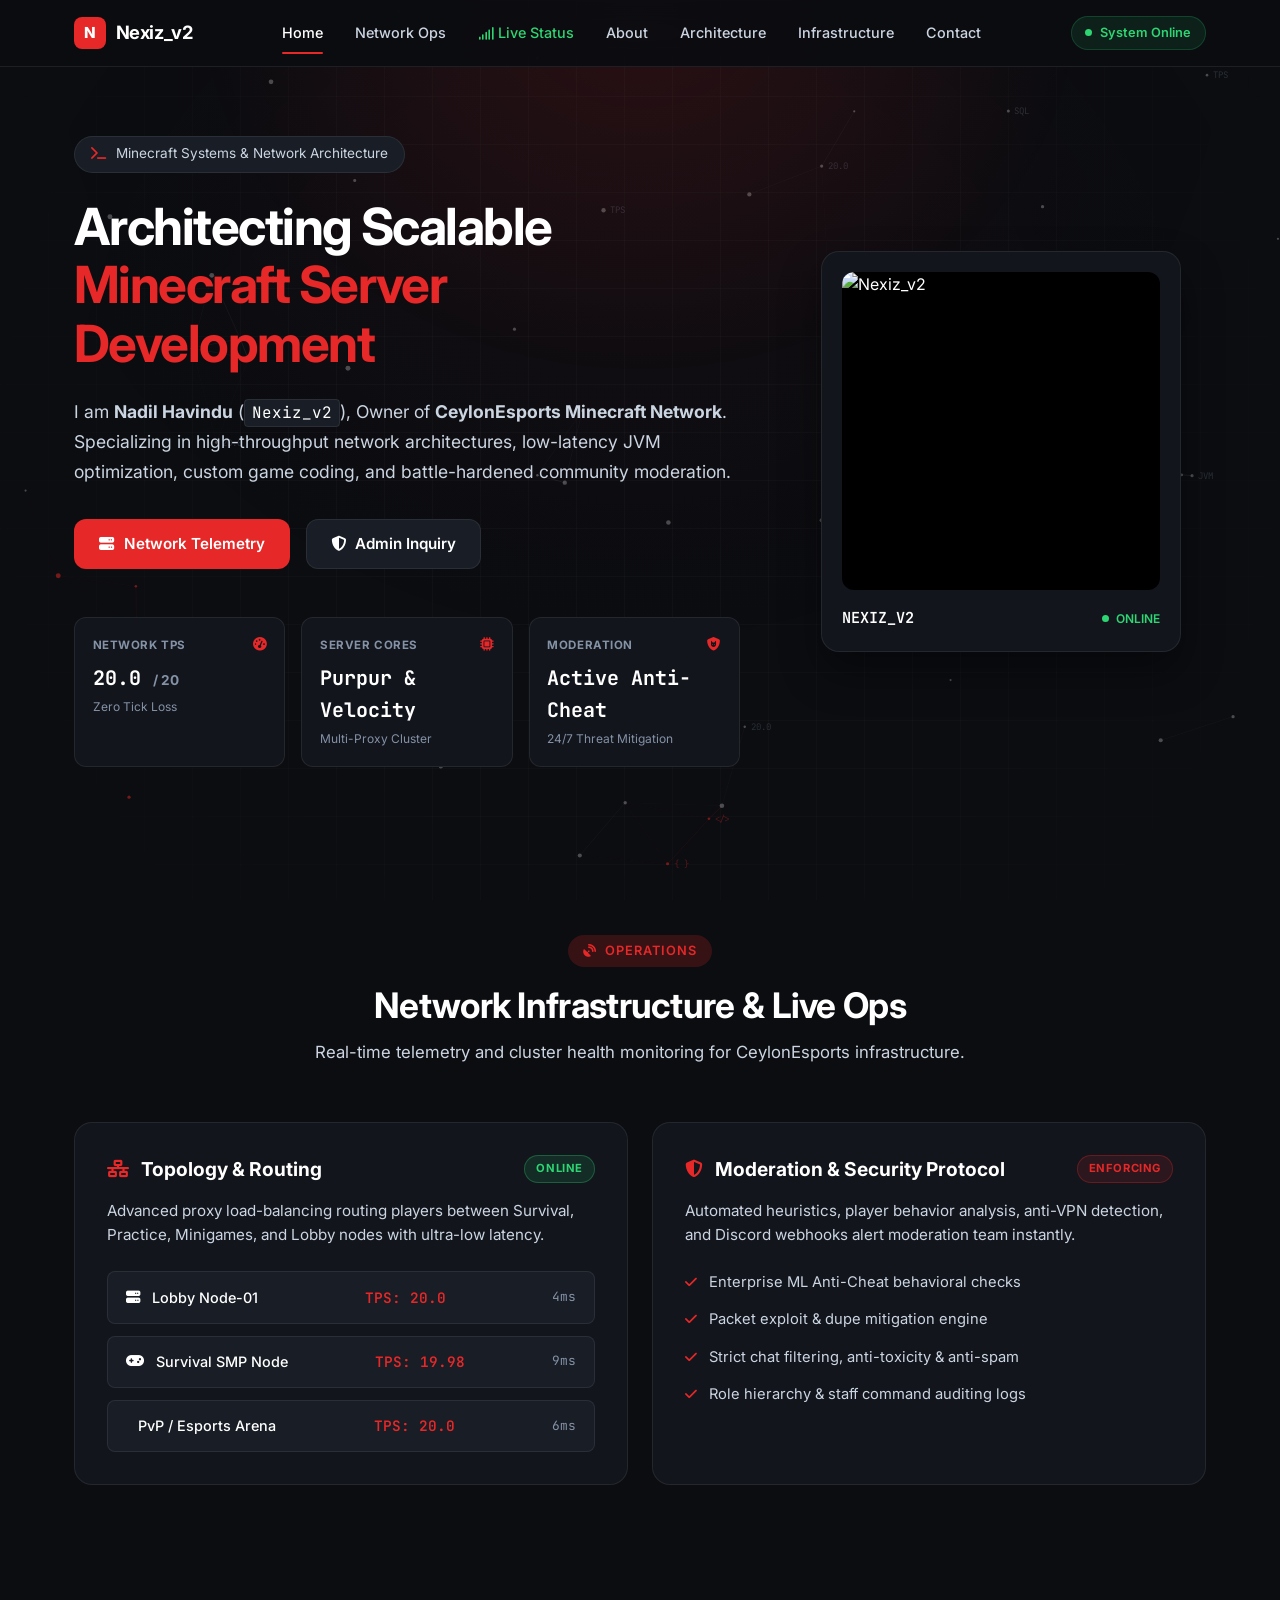
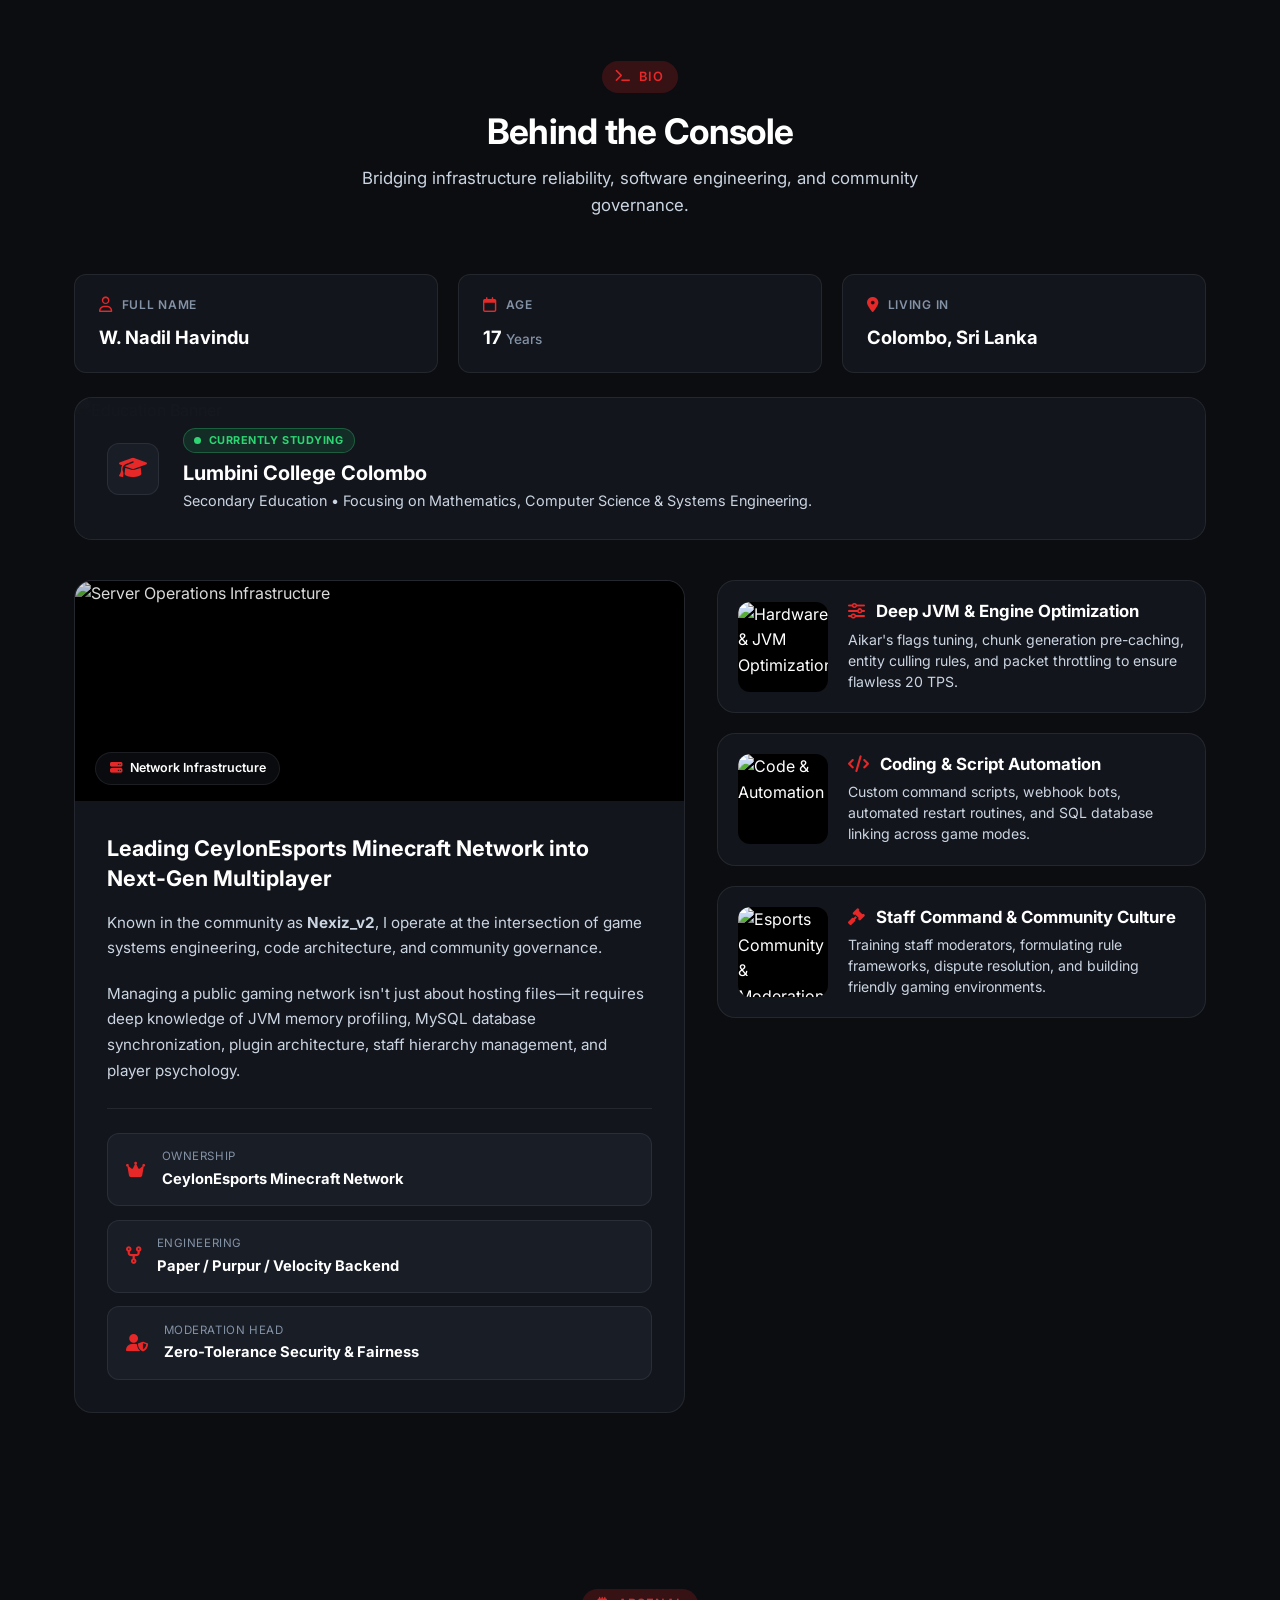
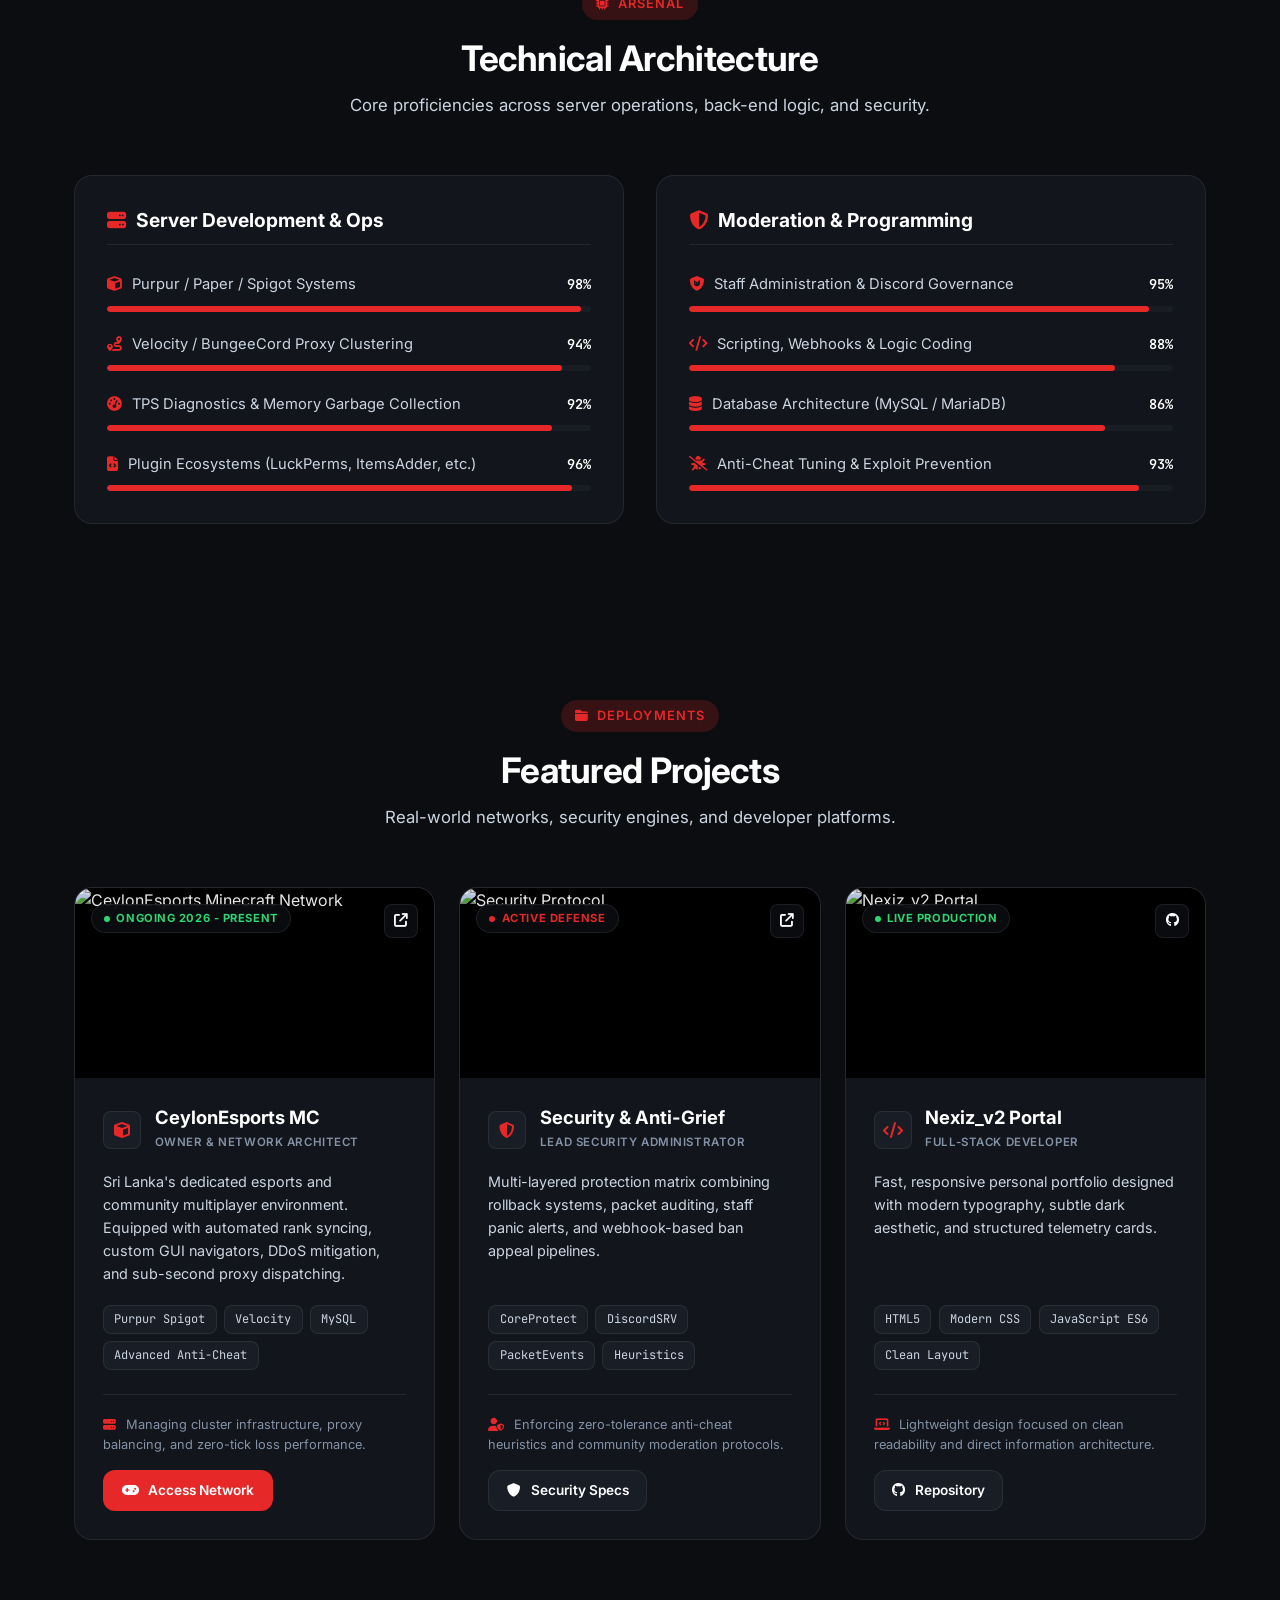
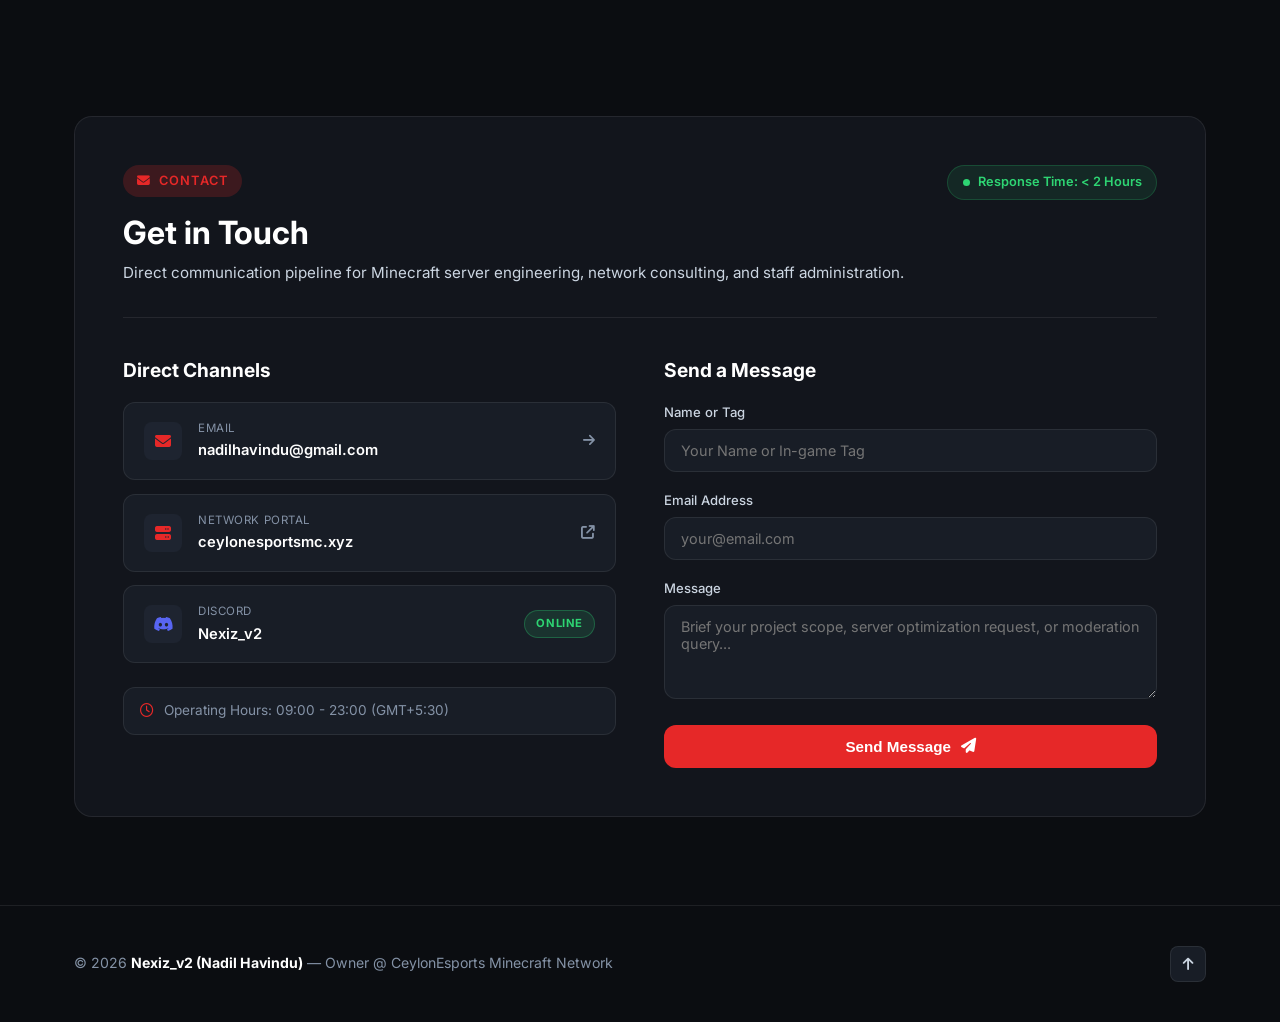
==== commit 45c9ecf1: "Update education label to Secondary Education" ====
--- a/index.html
+++ b/index.html
@@ -254,7 +254,7 @@
                             <span>CURRENTLY STUDYING</span>
                         </div>
                         <h3 class="edu-title">Lumbini College Colombo</h3>
-                        <p class="edu-desc">Primary & Secondary Education • Focusing on Mathematics, Computer Science & Systems Engineering.</p>
+                        <p class="edu-desc">Secondary Education • Focusing on Mathematics, Computer Science & Systems Engineering.</p>
                     </div>
                 </div>
             </div>
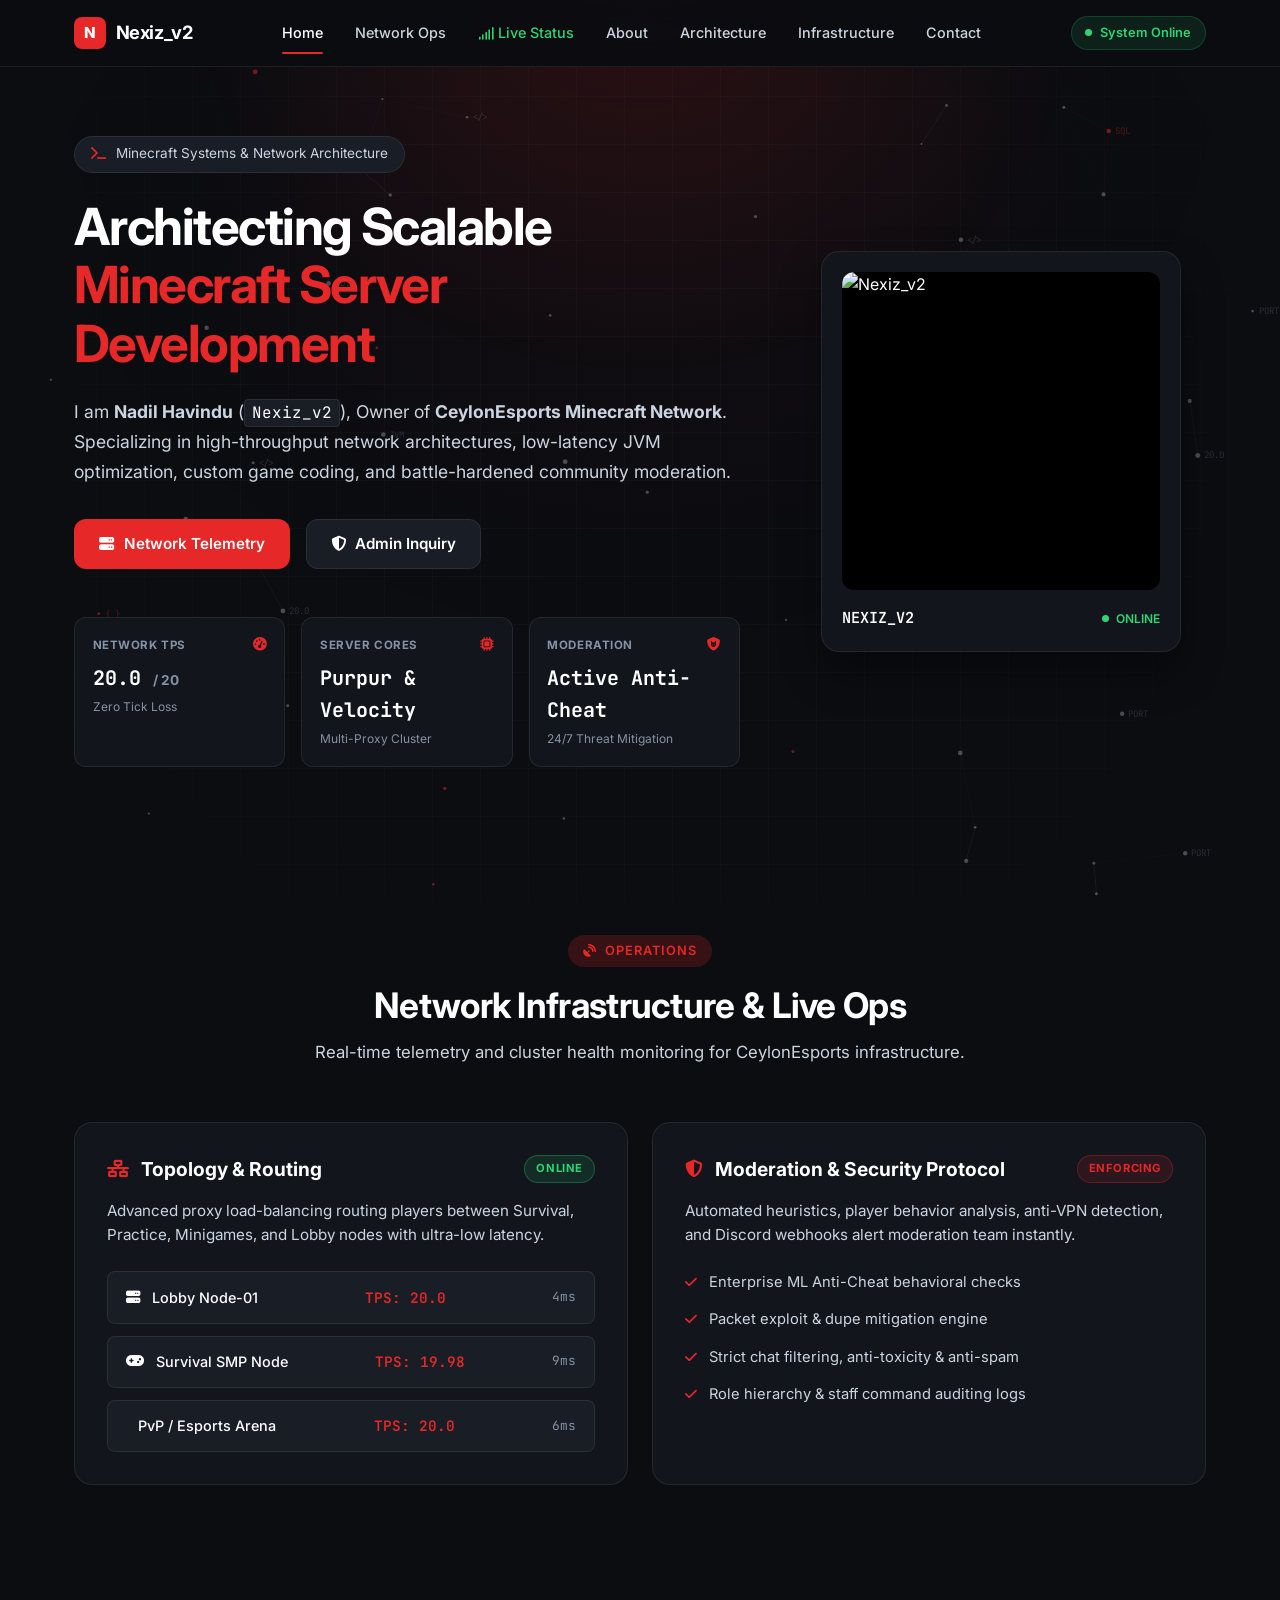
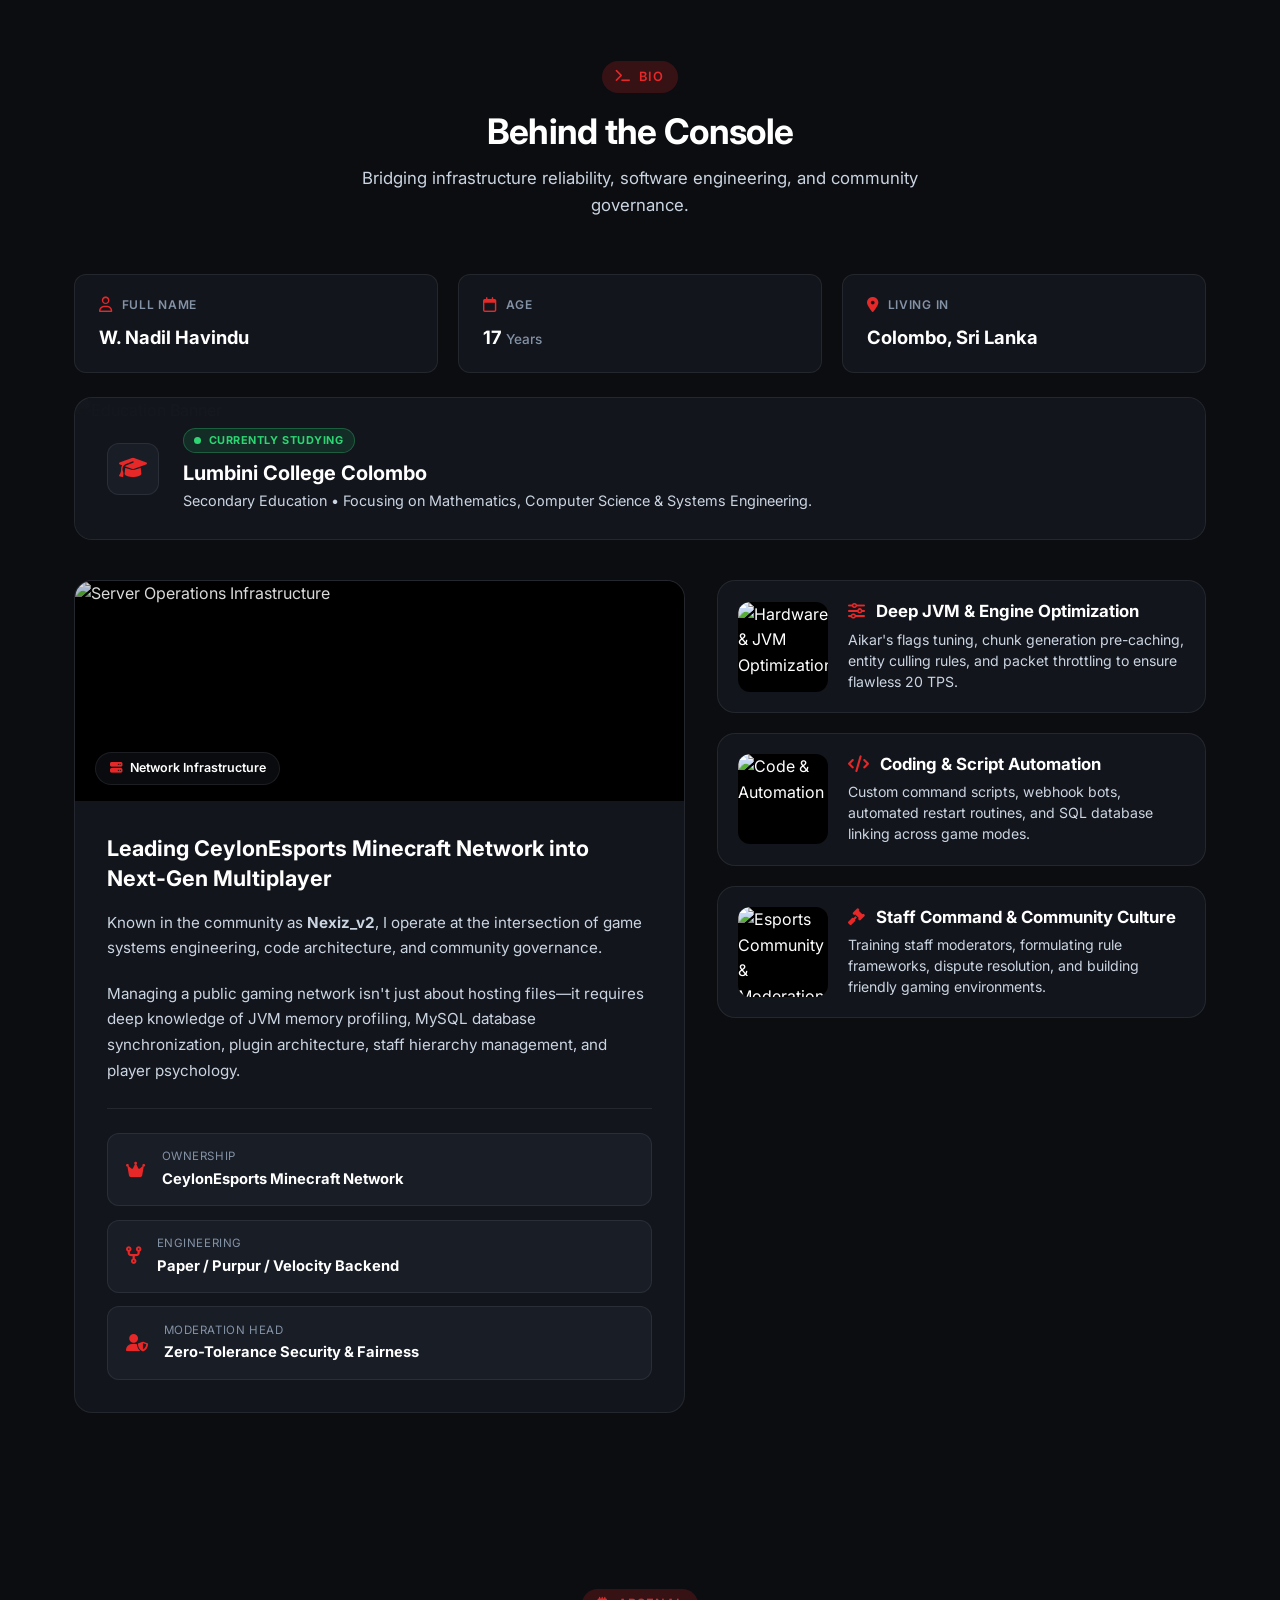
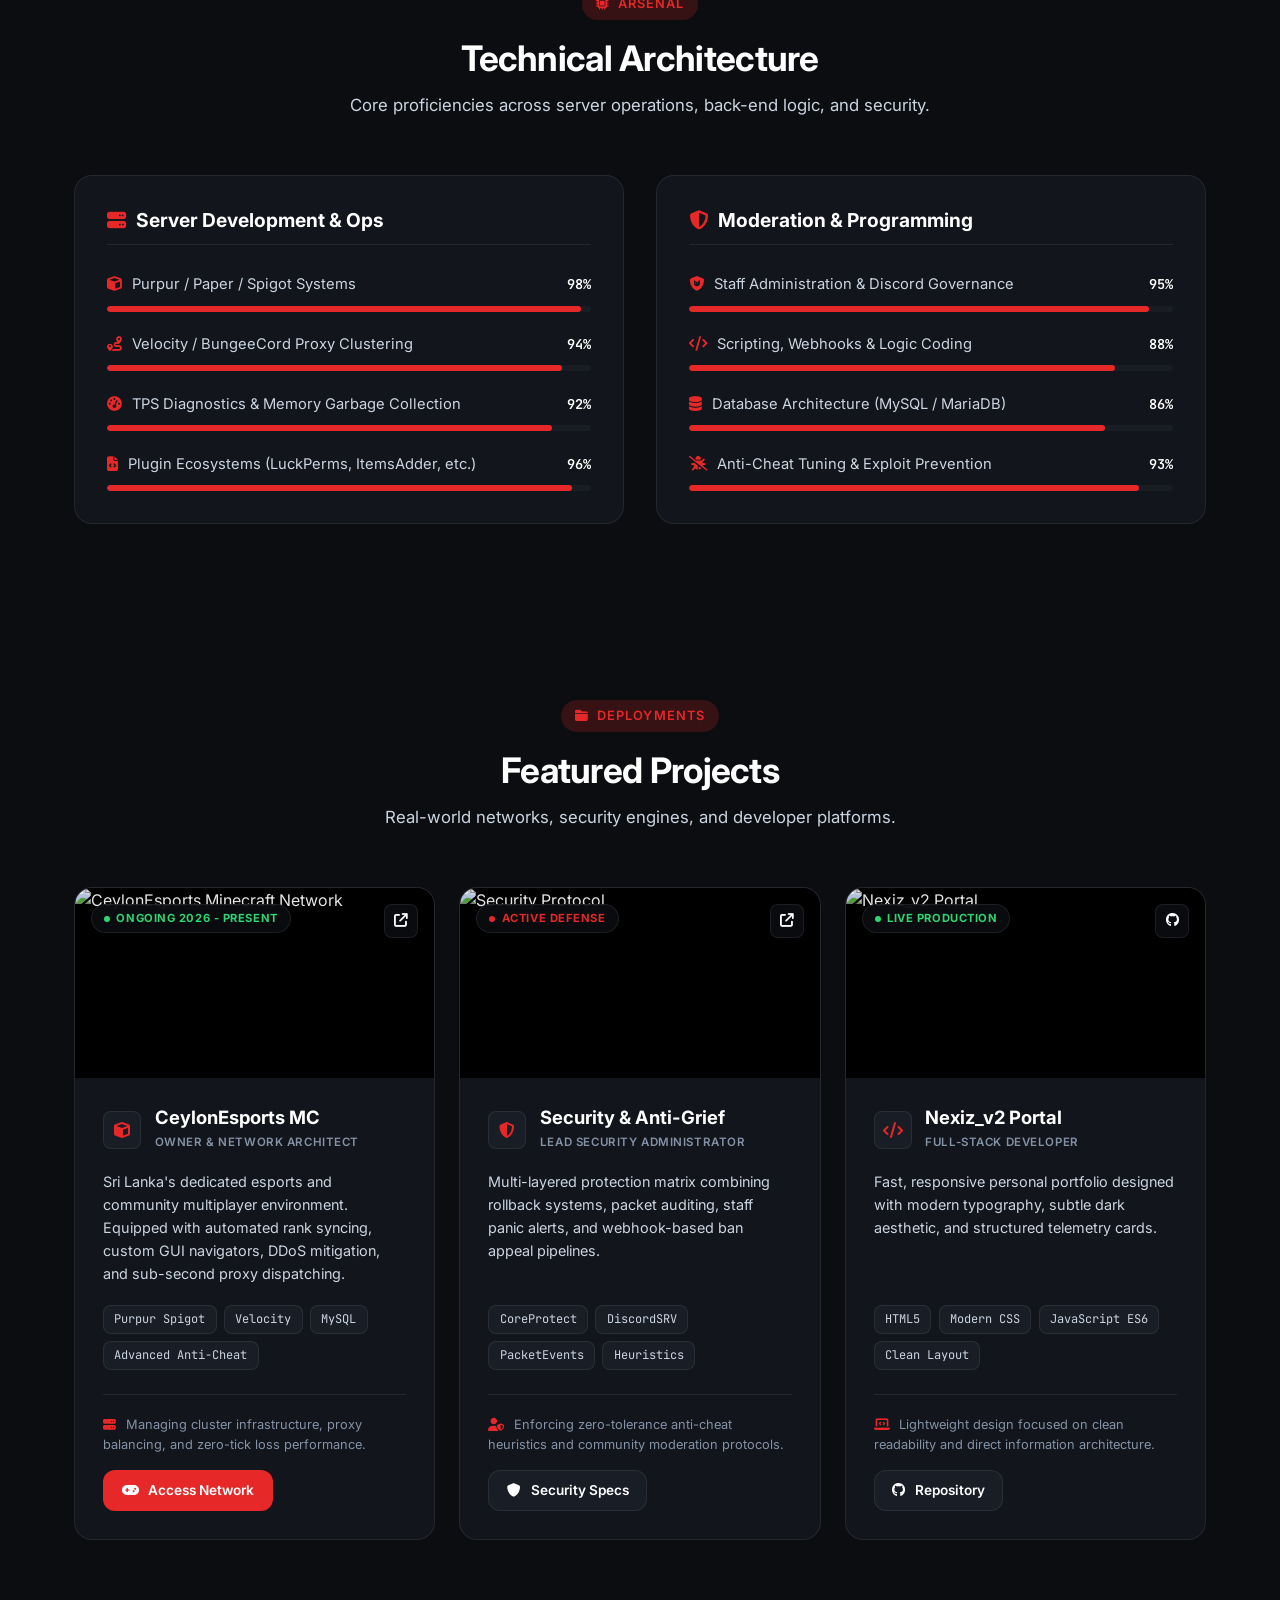
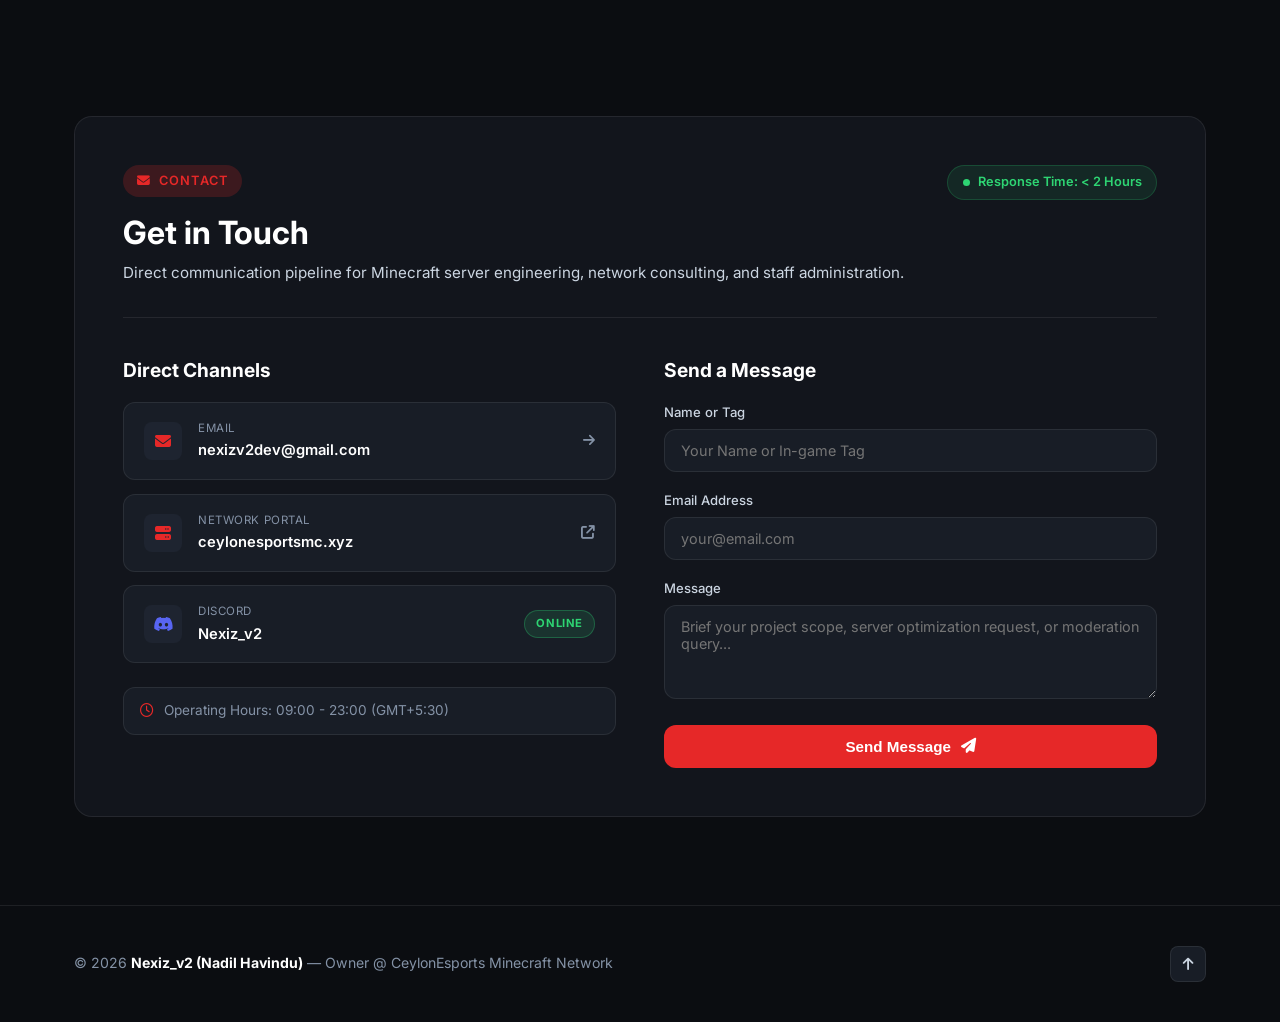
==== commit 1ef4e162: "Update contact email to nexizv2dev@gmail.com" ====
--- a/index.html
+++ b/index.html
@@ -572,11 +572,11 @@
                         <div class="contact-info">
                             <h3>Direct Channels</h3>
 
-                            <a href="mailto:nadilhavindu@gmail.com" class="channel-card">
+                            <a href="mailto:nexizv2dev@gmail.com" class="channel-card">
                                 <div class="channel-icon"><i class="fa-solid fa-envelope"></i></div>
                                 <div class="channel-content">
                                     <span class="channel-label">Email</span>
-                                    <span class="channel-value">nadilhavindu@gmail.com</span>
+                                    <span class="channel-value">nexizv2dev@gmail.com</span>
                                 </div>
                                 <i class="fa-solid fa-arrow-right channel-arrow"></i>
                             </a>
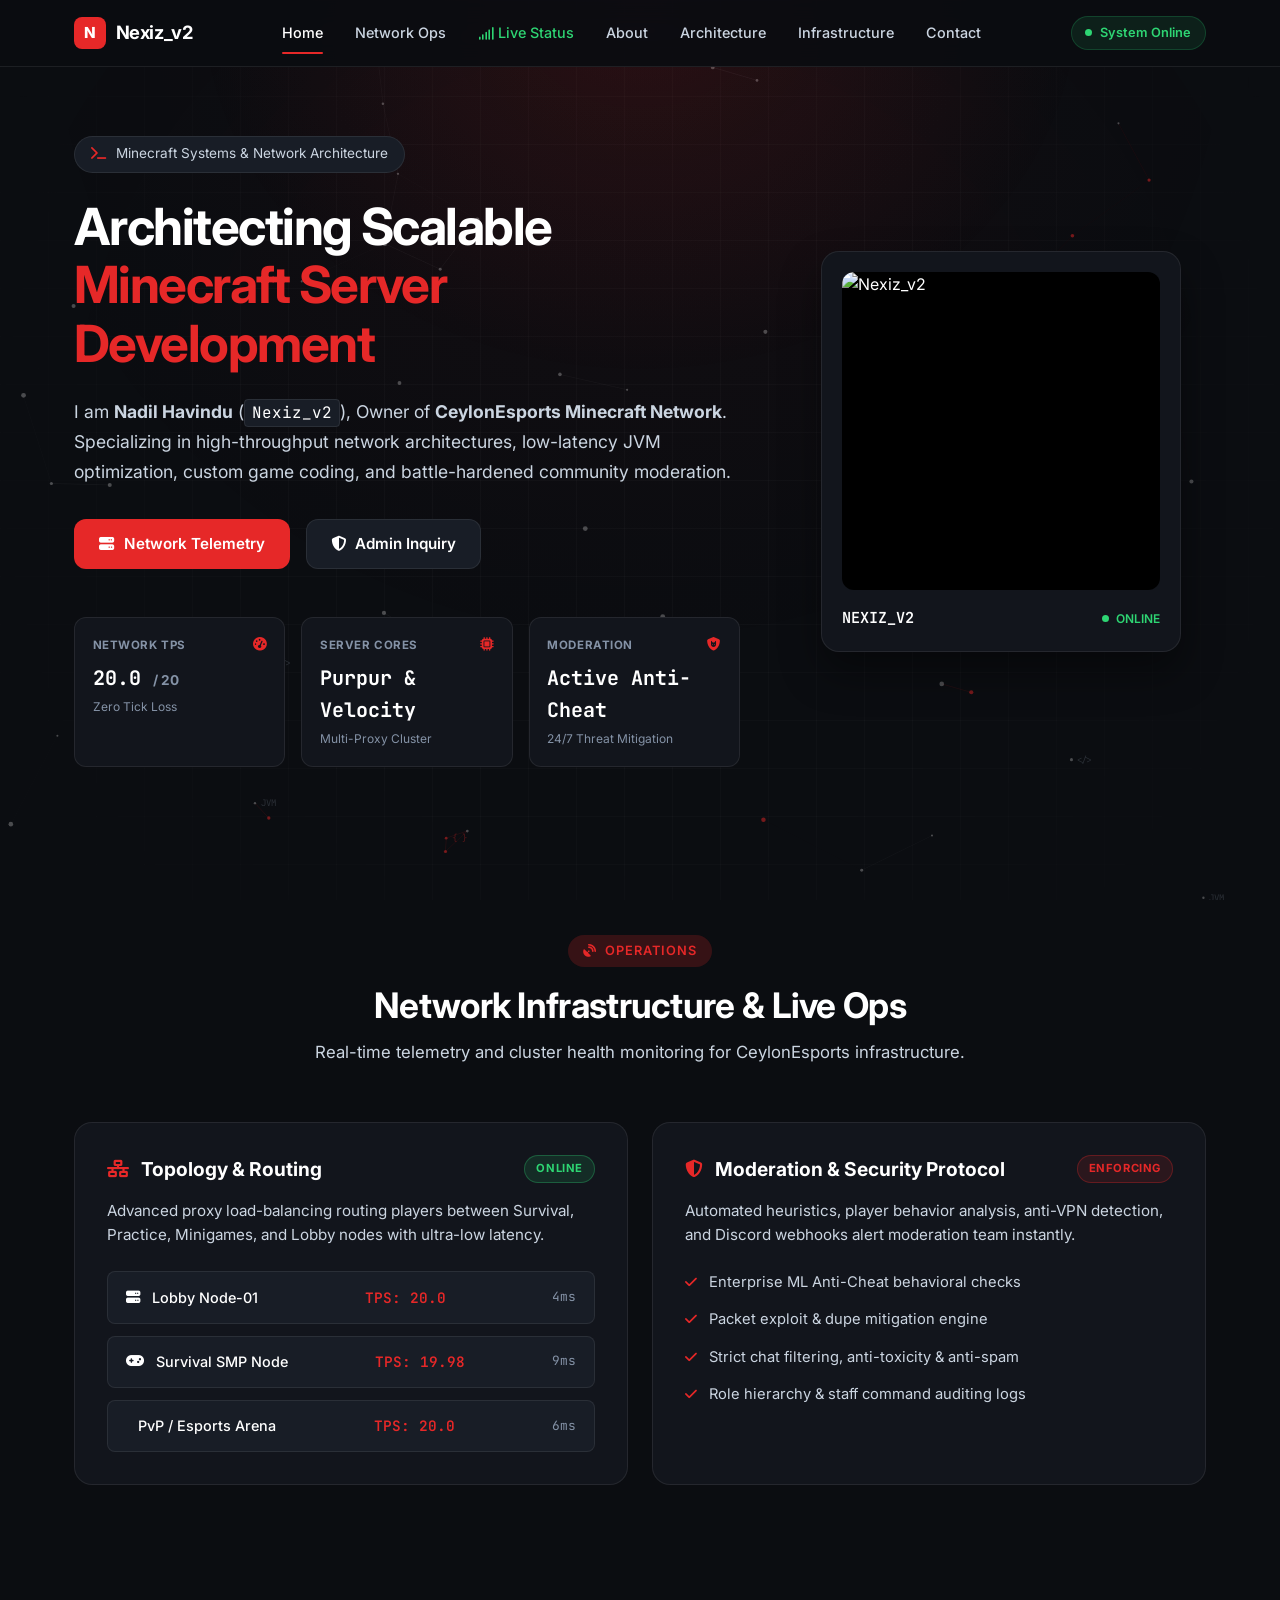
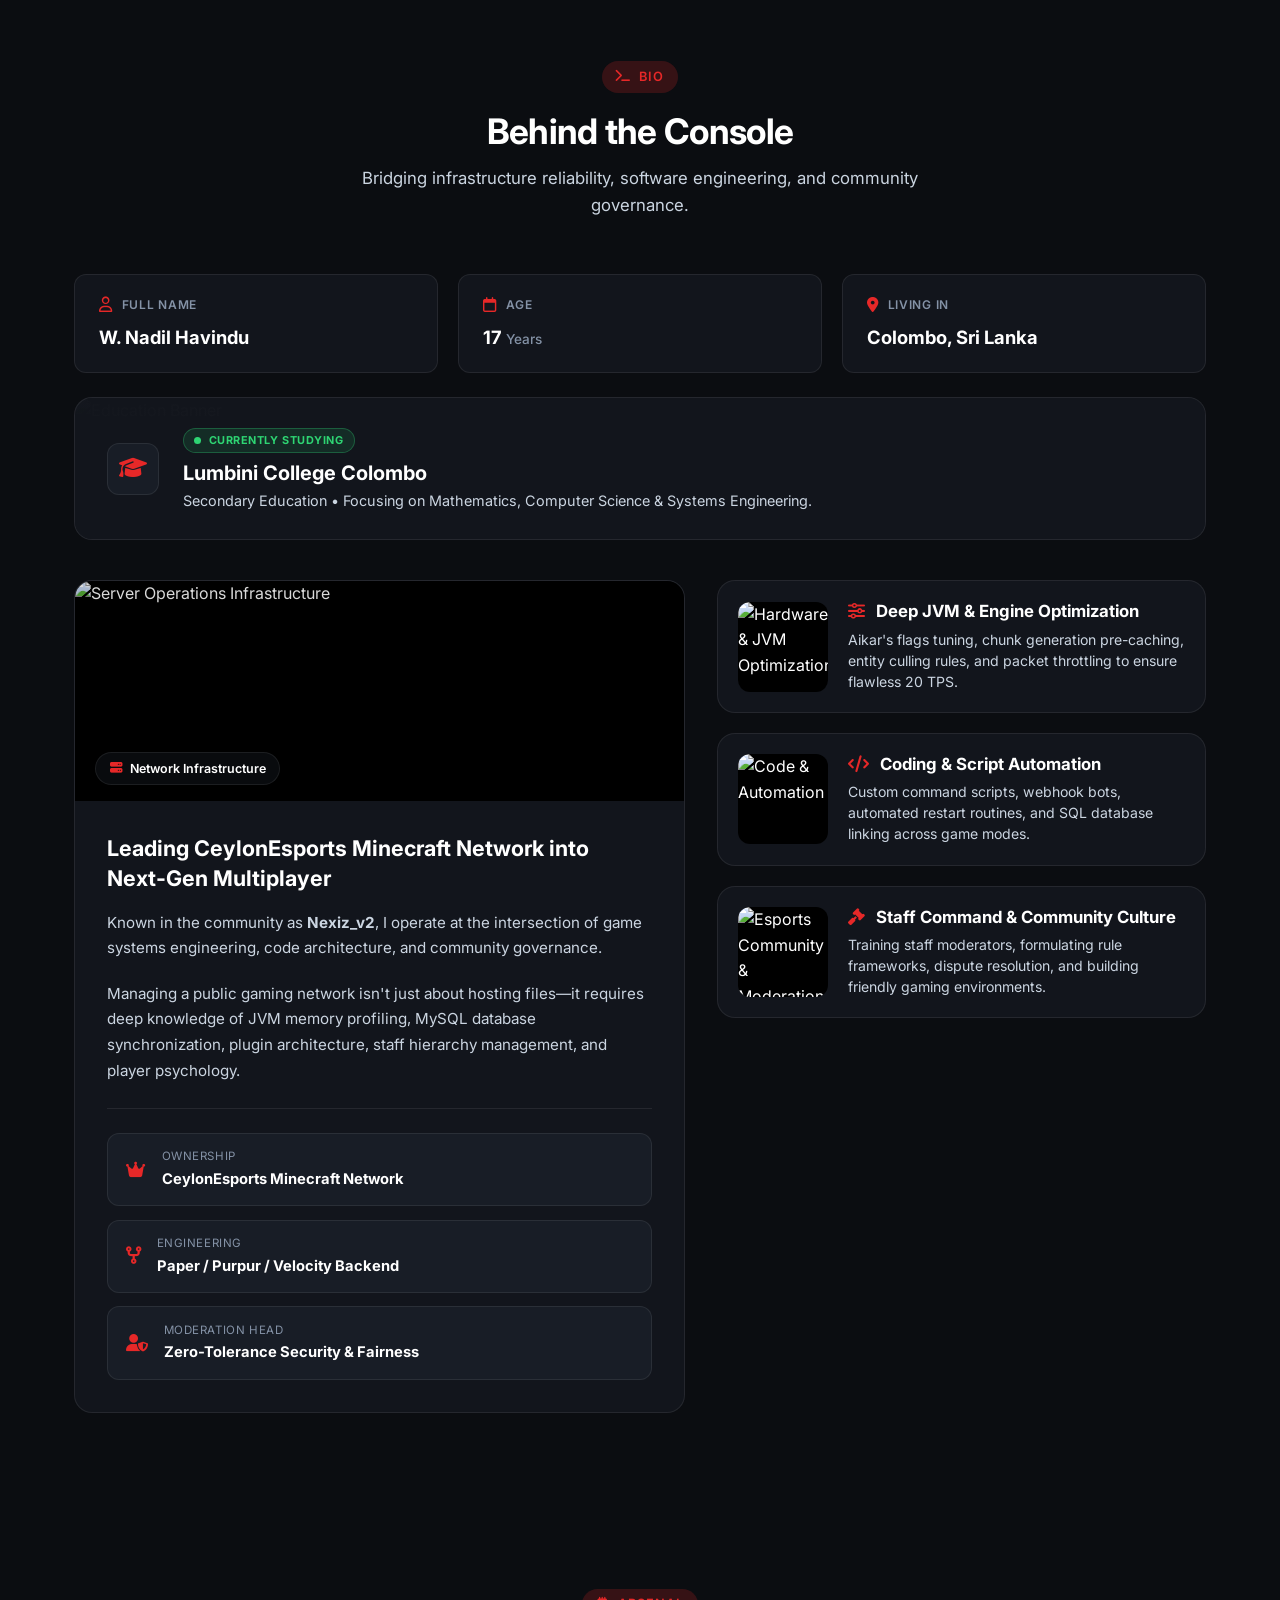
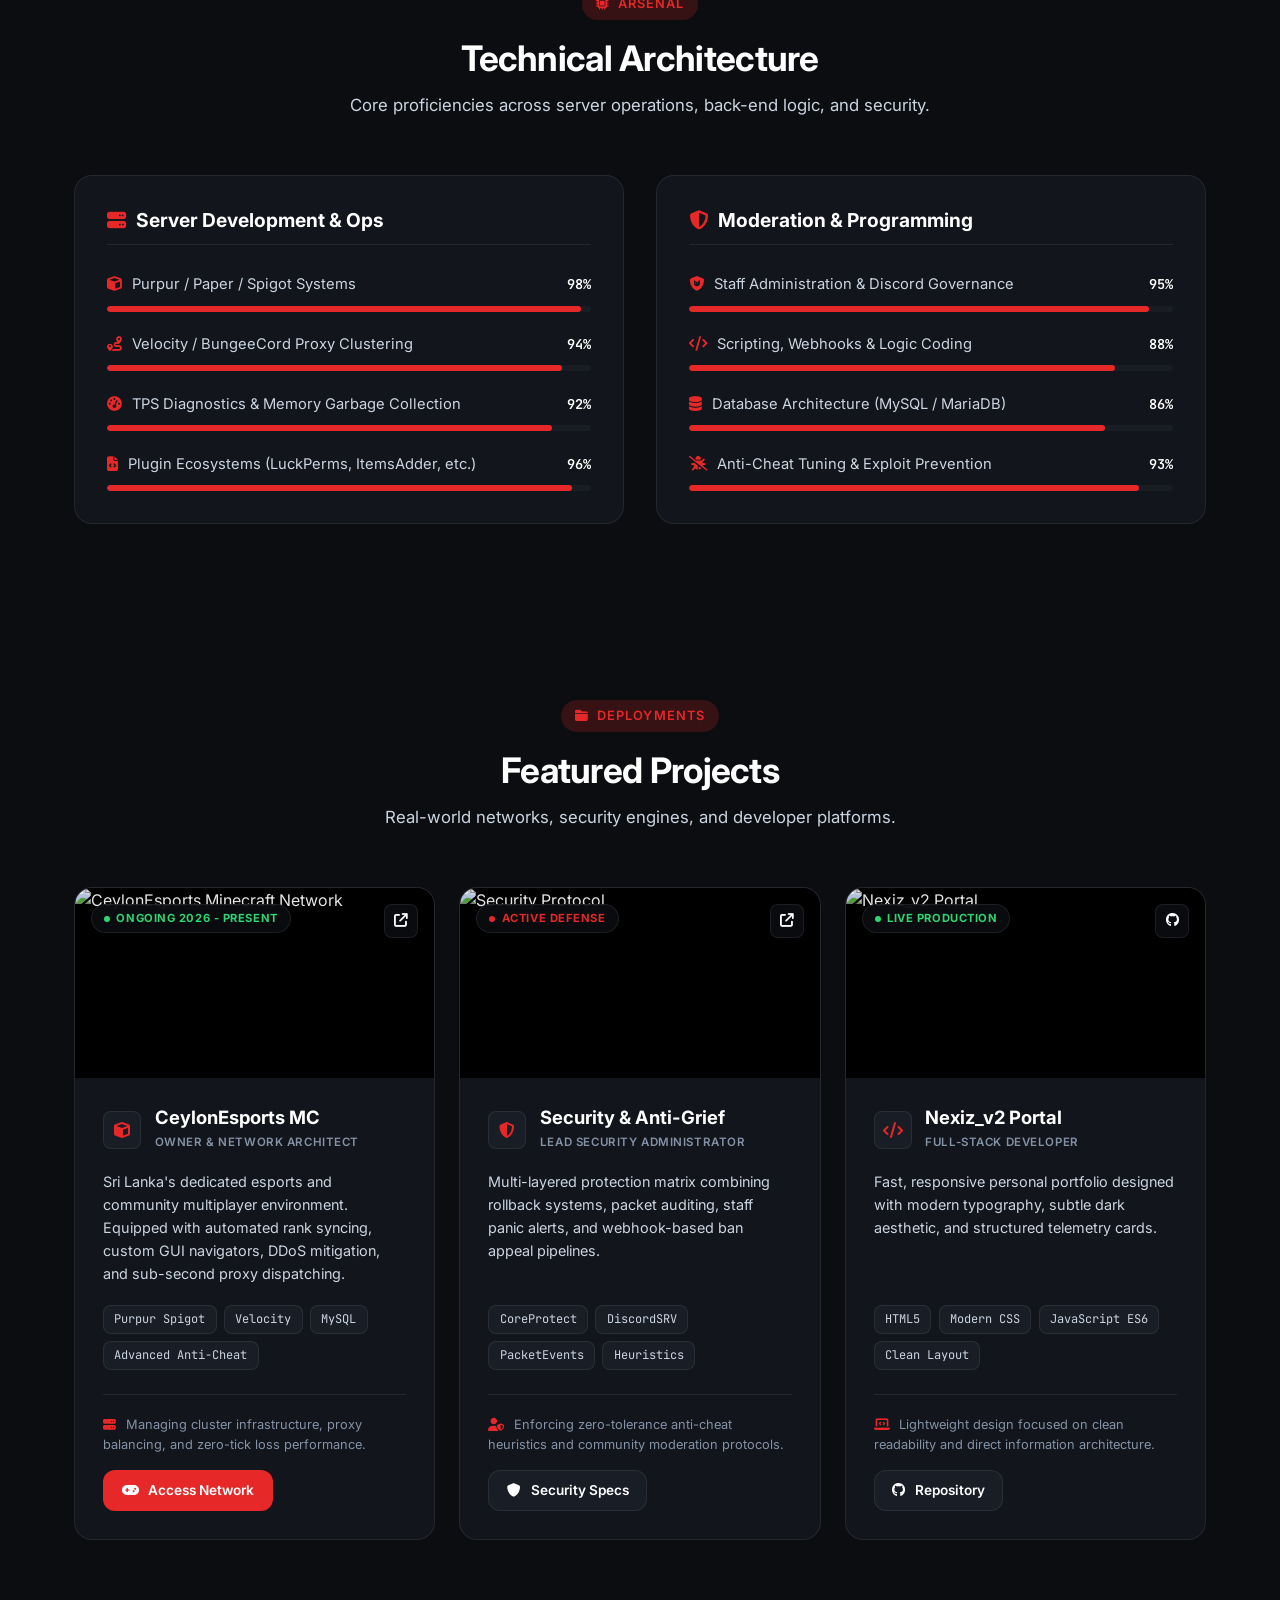
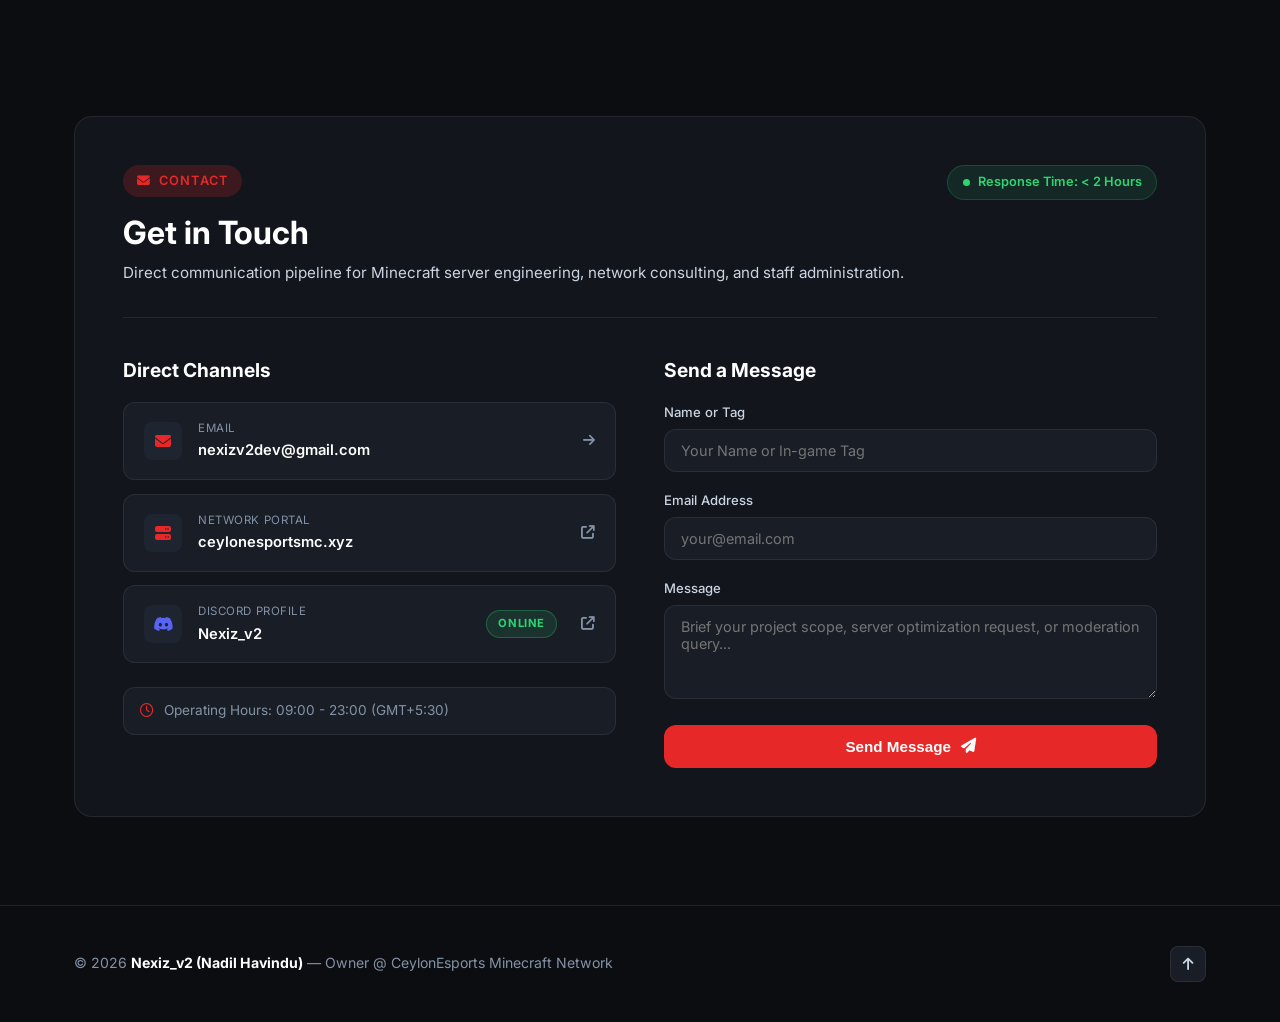
==== commit 6d117ac8: "Make Discord card clickable to open Discord user profile" ====
--- a/index.html
+++ b/index.html
@@ -590,14 +590,15 @@
                                 <i class="fa-solid fa-arrow-up-right-from-square channel-arrow"></i>
                             </a>
 
-                            <div class="channel-card static">
+                            <a href="https://discord.com/users/1504476475187921068" target="_blank" rel="noopener noreferrer" class="channel-card">
                                 <div class="channel-icon discord"><i class="fa-brands fa-discord"></i></div>
                                 <div class="channel-content">
-                                    <span class="channel-label">Discord</span>
+                                    <span class="channel-label">Discord Profile</span>
                                     <span class="channel-value">Nexiz_v2</span>
                                 </div>
                                 <span class="badge-status online">ONLINE</span>
-                            </div>
+                                <i class="fa-solid fa-arrow-up-right-from-square channel-arrow" style="margin-left: 0.5rem;"></i>
+                            </a>
 
                             <div class="operating-hours">
                                 <i class="fa-regular fa-clock"></i>
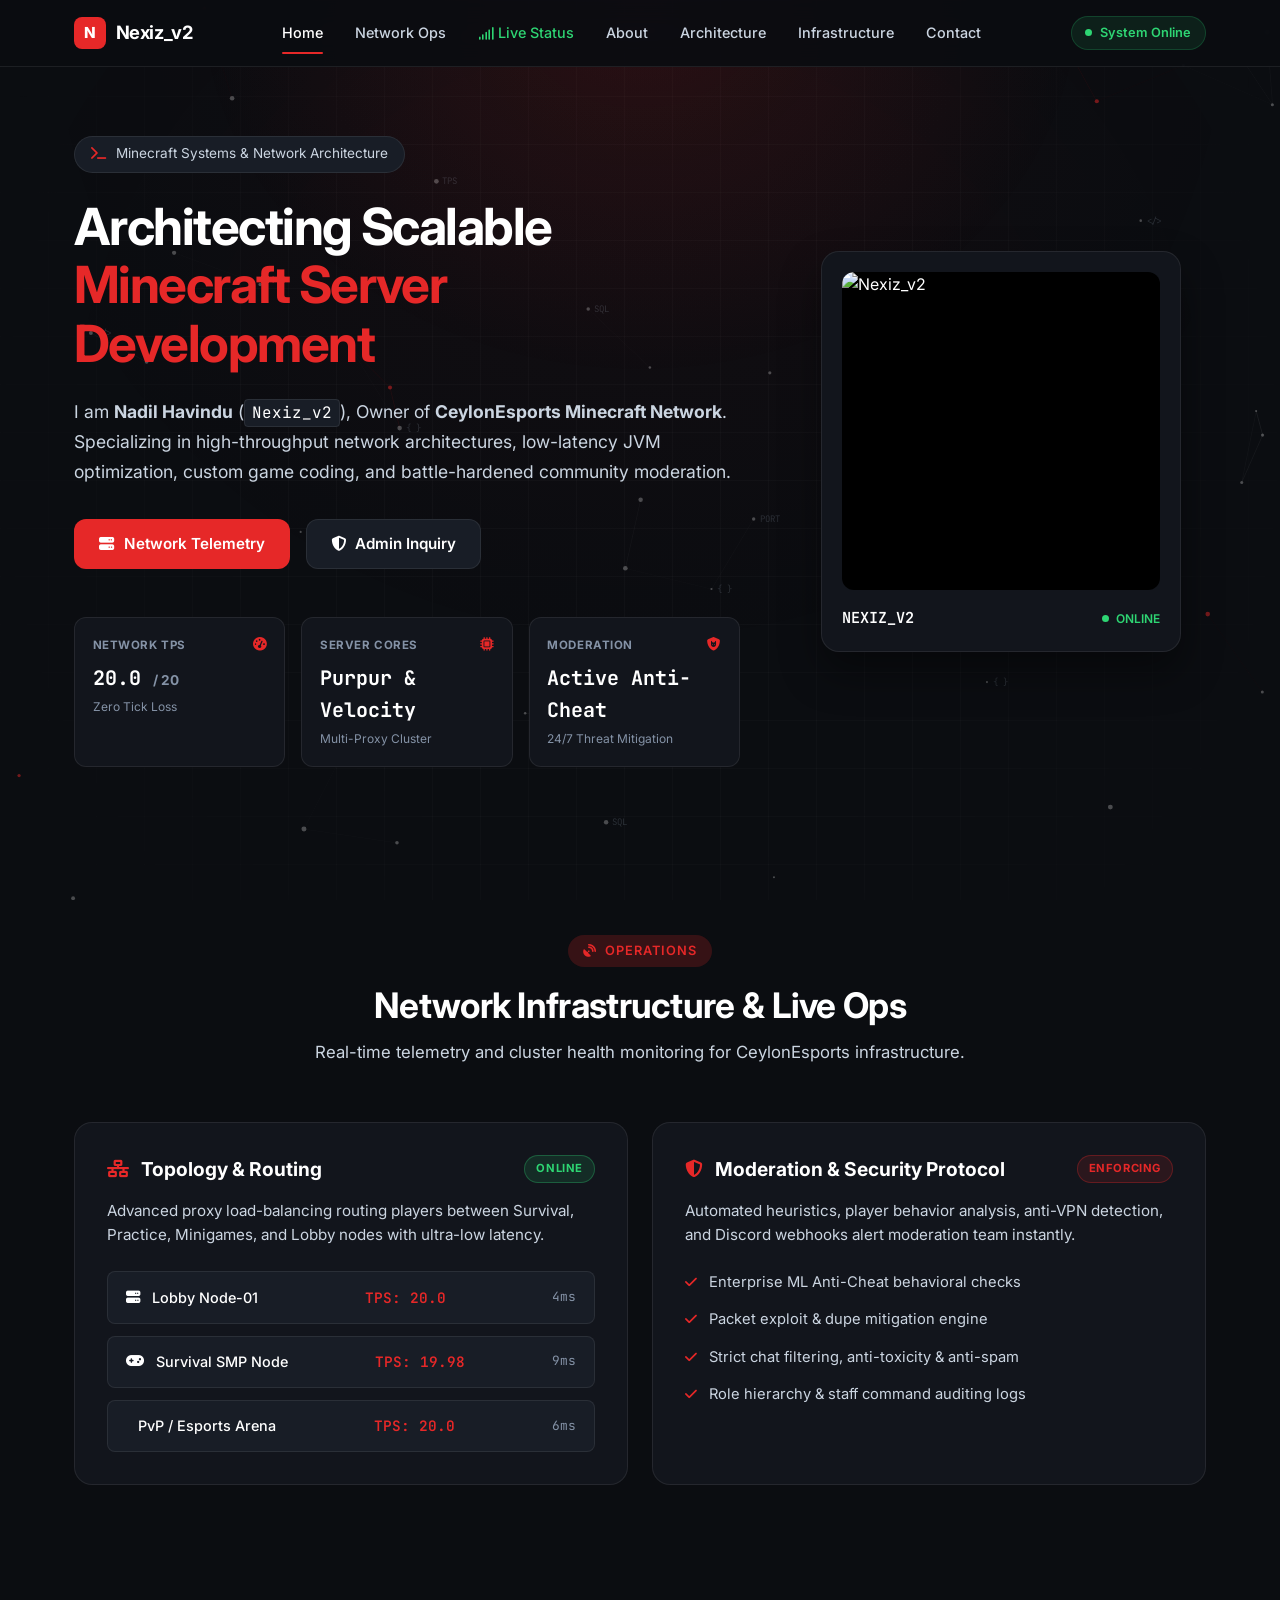
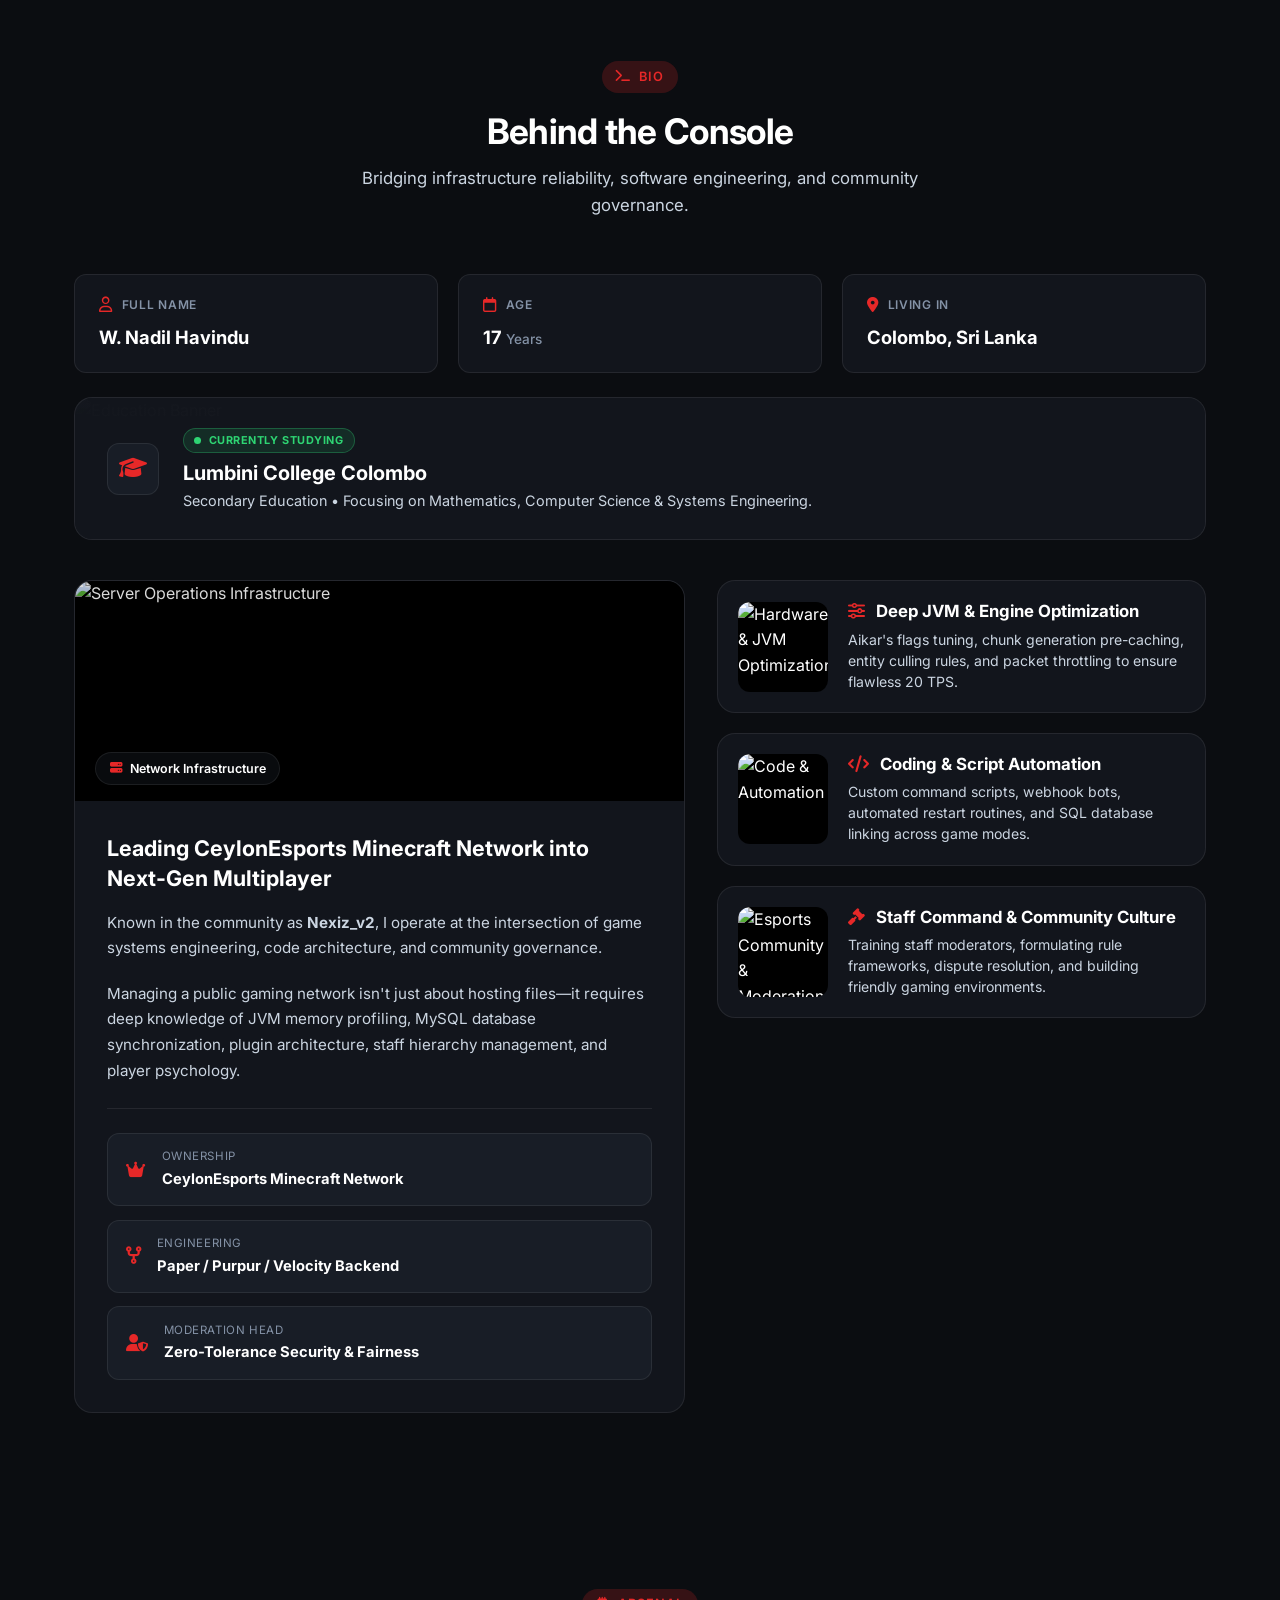
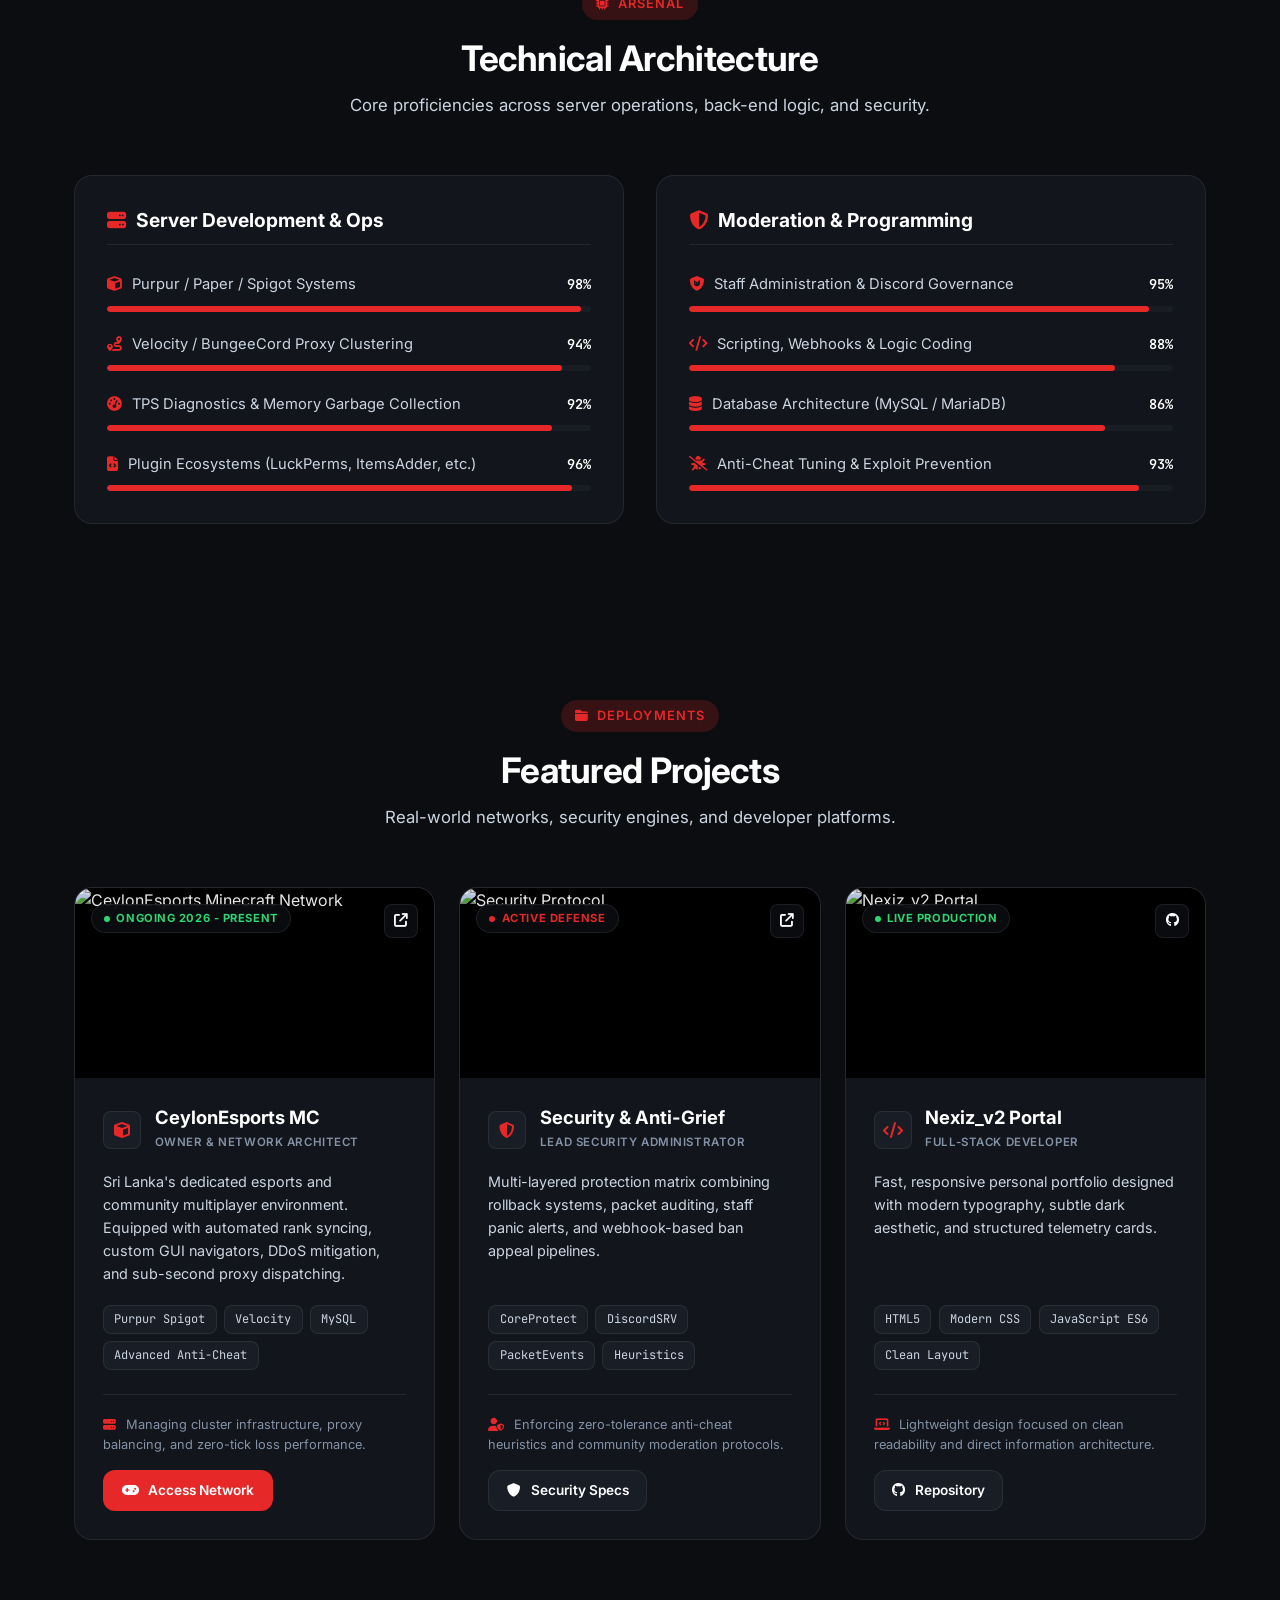
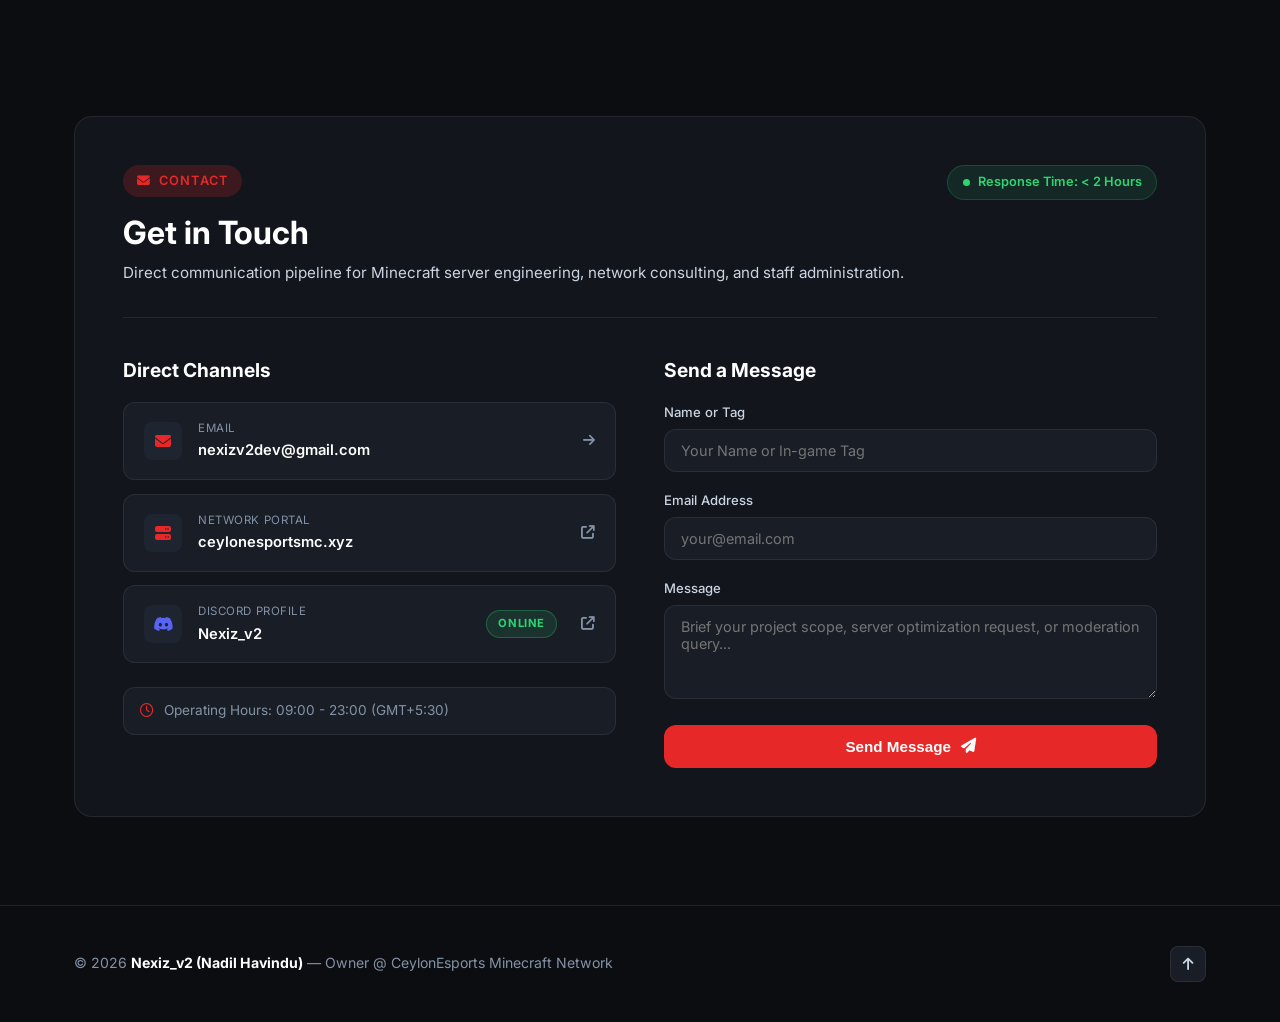
==== commit ab1600be: "Integrate email sending via FormSubmit to deliver messages directly to nexizv2dev@gmail.com" ====
--- a/index.html
+++ b/index.html
@@ -607,28 +607,33 @@
                         </div>
 
                         <div class="contact-form-wrap">
-                            <form id="contactForm" class="contact-form" onsubmit="event.preventDefault(); alert('Message dispatched to Nexiz_v2! Thank you.');">
+                            <form id="contactForm" class="contact-form" action="https://formsubmit.co/nexizv2dev@gmail.com" method="POST">
                                 <h3>Send a Message</h3>
+                                <!-- FormSubmit Configuration -->
+                                <input type="hidden" name="_captcha" value="false">
+                                <input type="hidden" name="_subject" value="New Message from Portfolio Website (Nexiz_v2)">
+                                <input type="hidden" name="_template" value="table">
 
                                 <div class="form-group">
                                     <label for="userName">Name or Tag</label>
-                                    <input type="text" id="userName" placeholder="Your Name or In-game Tag" required autocomplete="off">
+                                    <input type="text" id="userName" name="name" placeholder="Your Name or In-game Tag" required autocomplete="off">
                                 </div>
 
                                 <div class="form-group">
                                     <label for="userEmail">Email Address</label>
-                                    <input type="email" id="userEmail" placeholder="your@email.com" required autocomplete="off">
+                                    <input type="email" id="userEmail" name="email" placeholder="your@email.com" required autocomplete="off">
                                 </div>
 
                                 <div class="form-group">
                                     <label for="userMessage">Message</label>
-                                    <textarea id="userMessage" rows="4" placeholder="Brief your project scope, server optimization request, or moderation query..." required></textarea>
-                                </div>
-
-                                <button type="submit" class="btn btn-primary btn-block">
+                                    <textarea id="userMessage" name="message" rows="4" placeholder="Brief your project scope, server optimization request, or moderation query..." required></textarea>
+                                </div>
+
+                                <button type="submit" class="btn btn-primary btn-block" id="submitBtn">
                                     <span>Send Message</span>
                                     <i class="fa-solid fa-paper-plane"></i>
                                 </button>
+                                <div id="formStatus" style="display:none; margin-top: 1rem; font-size: 0.9rem; text-align: center;"></div>
                             </form>
                         </div>
                     </div>
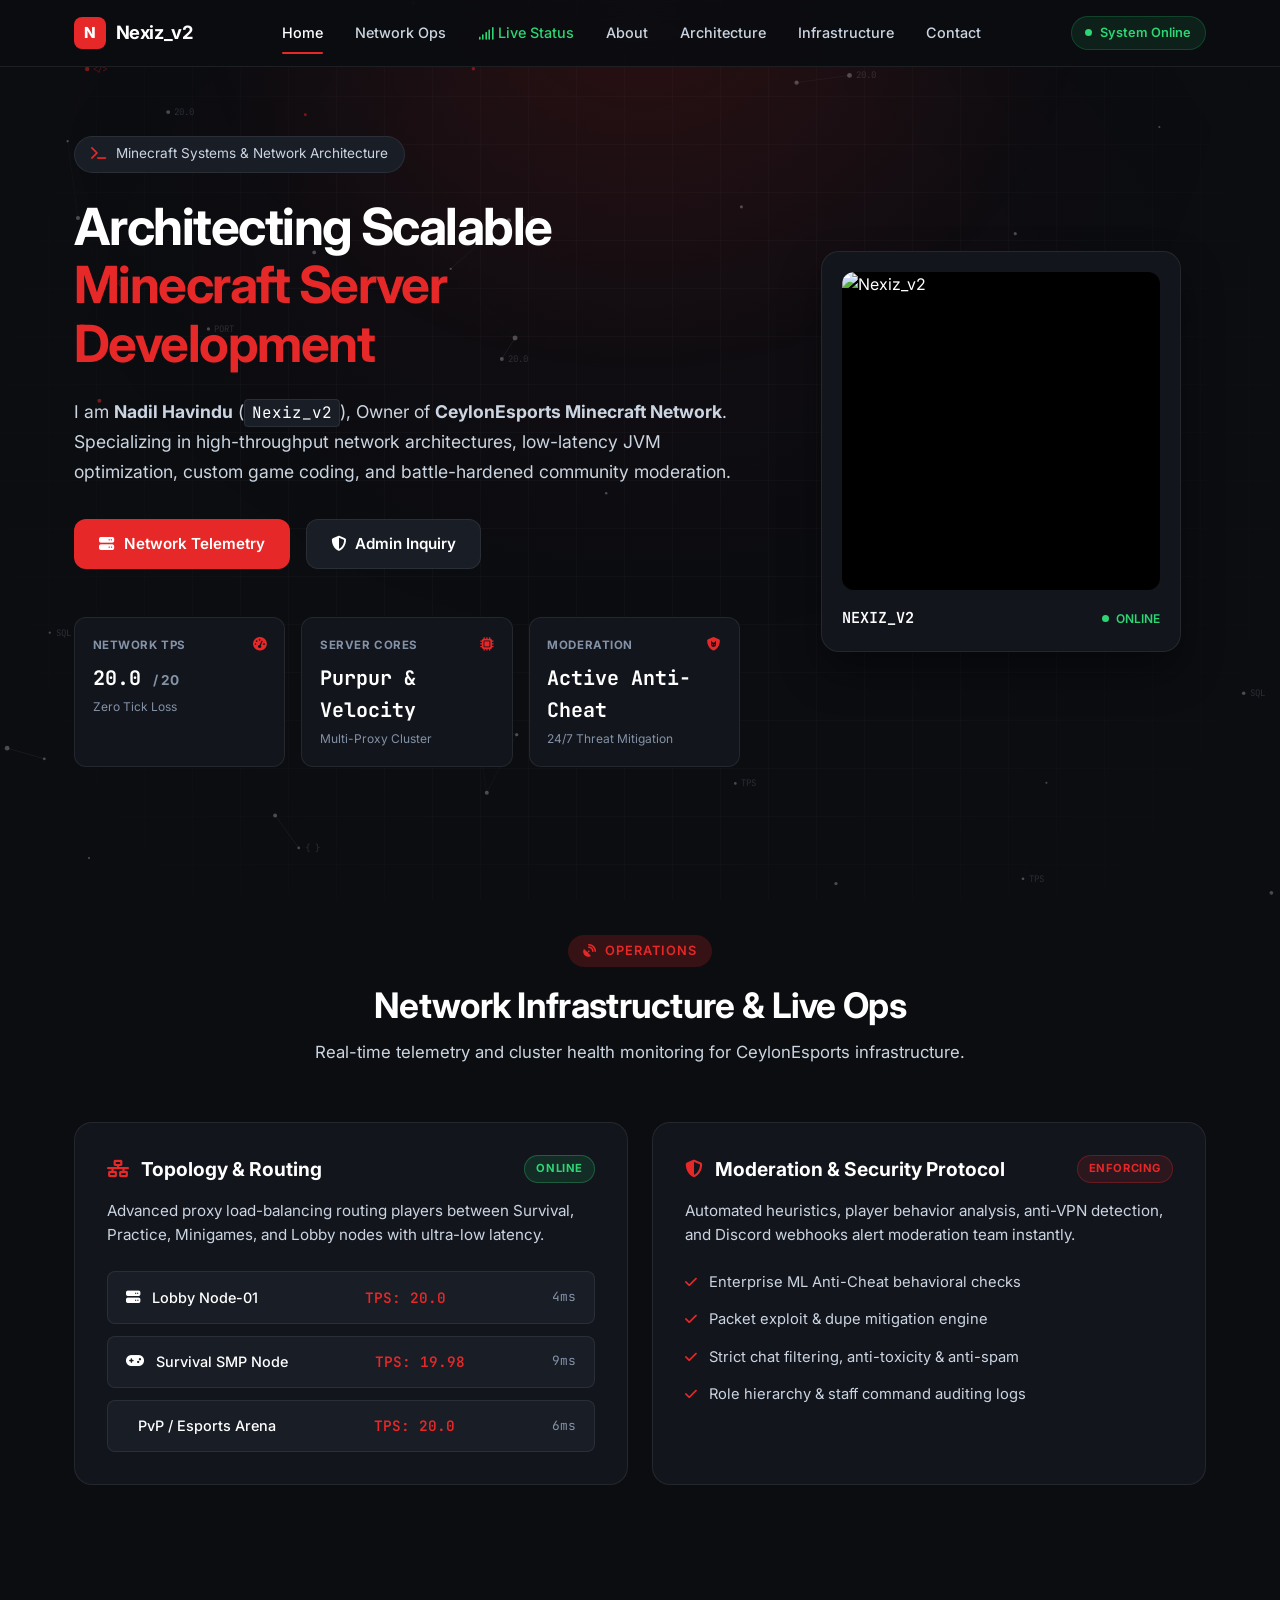
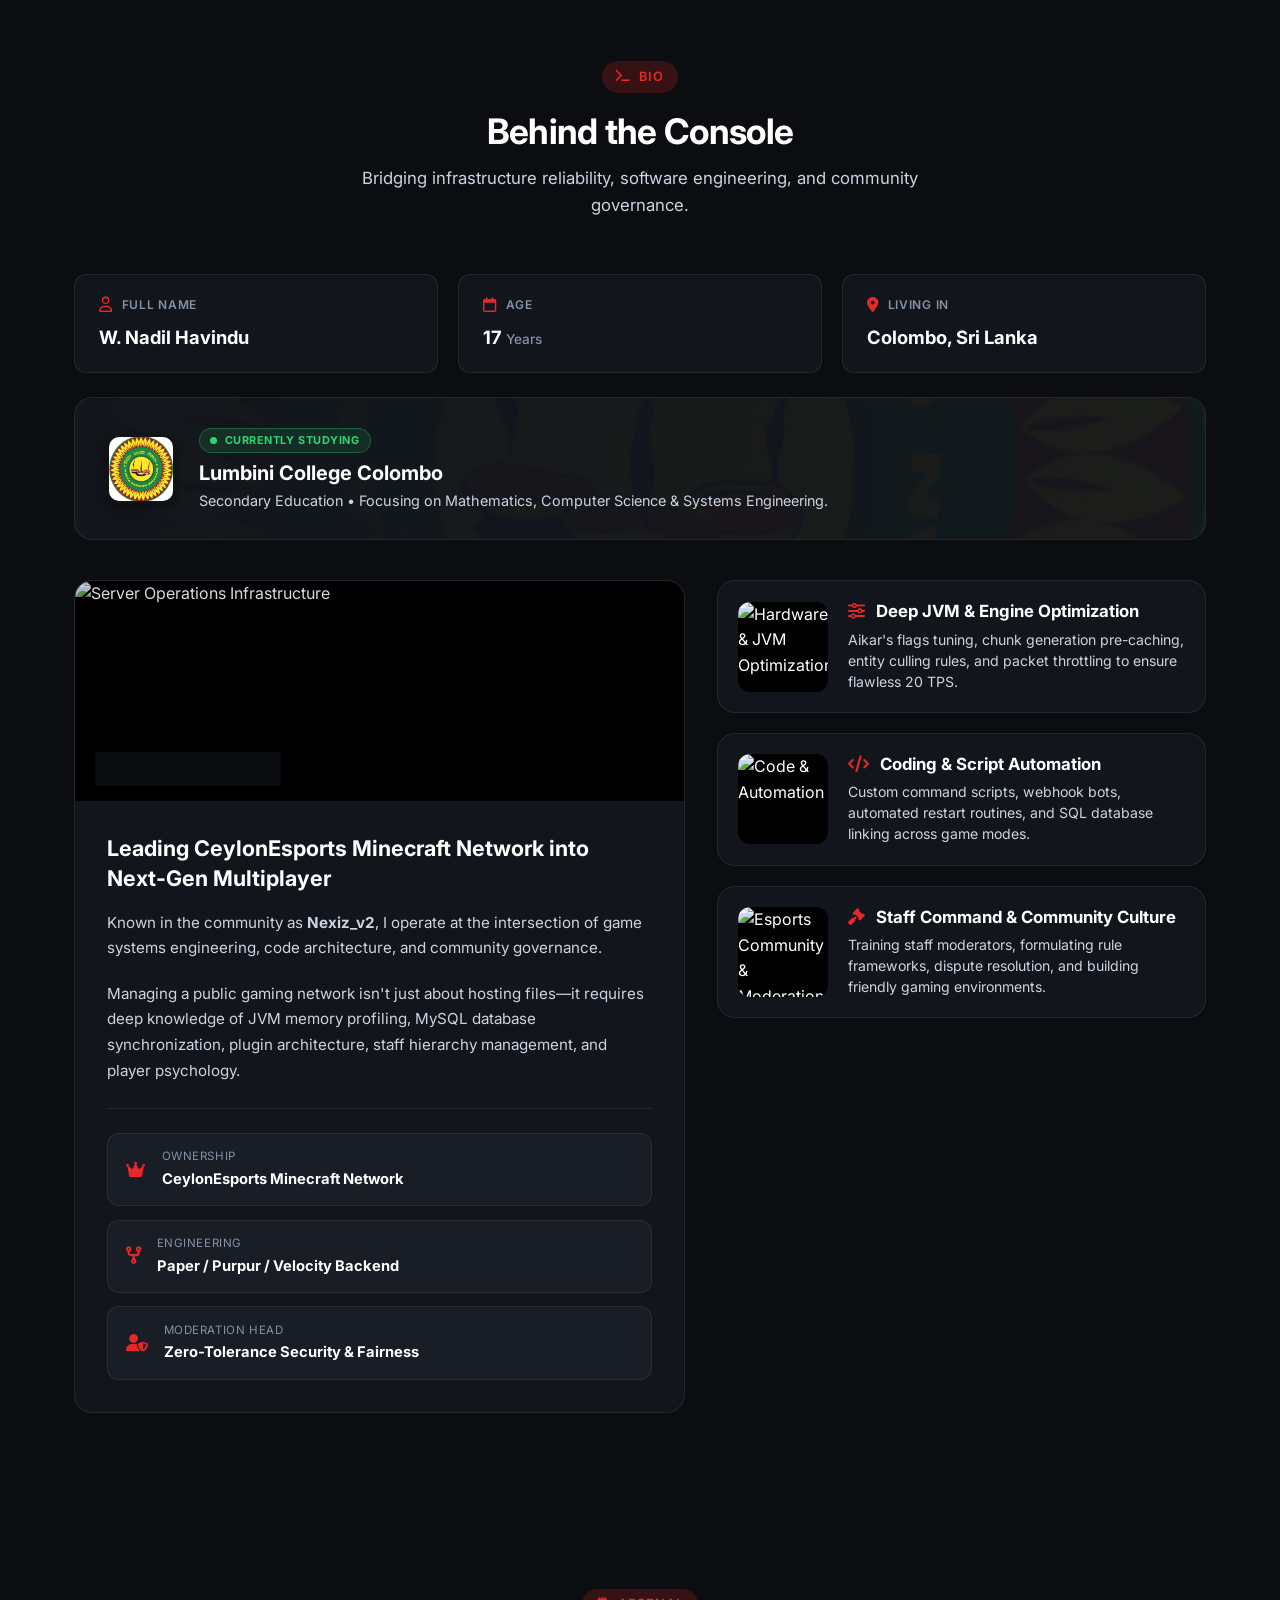
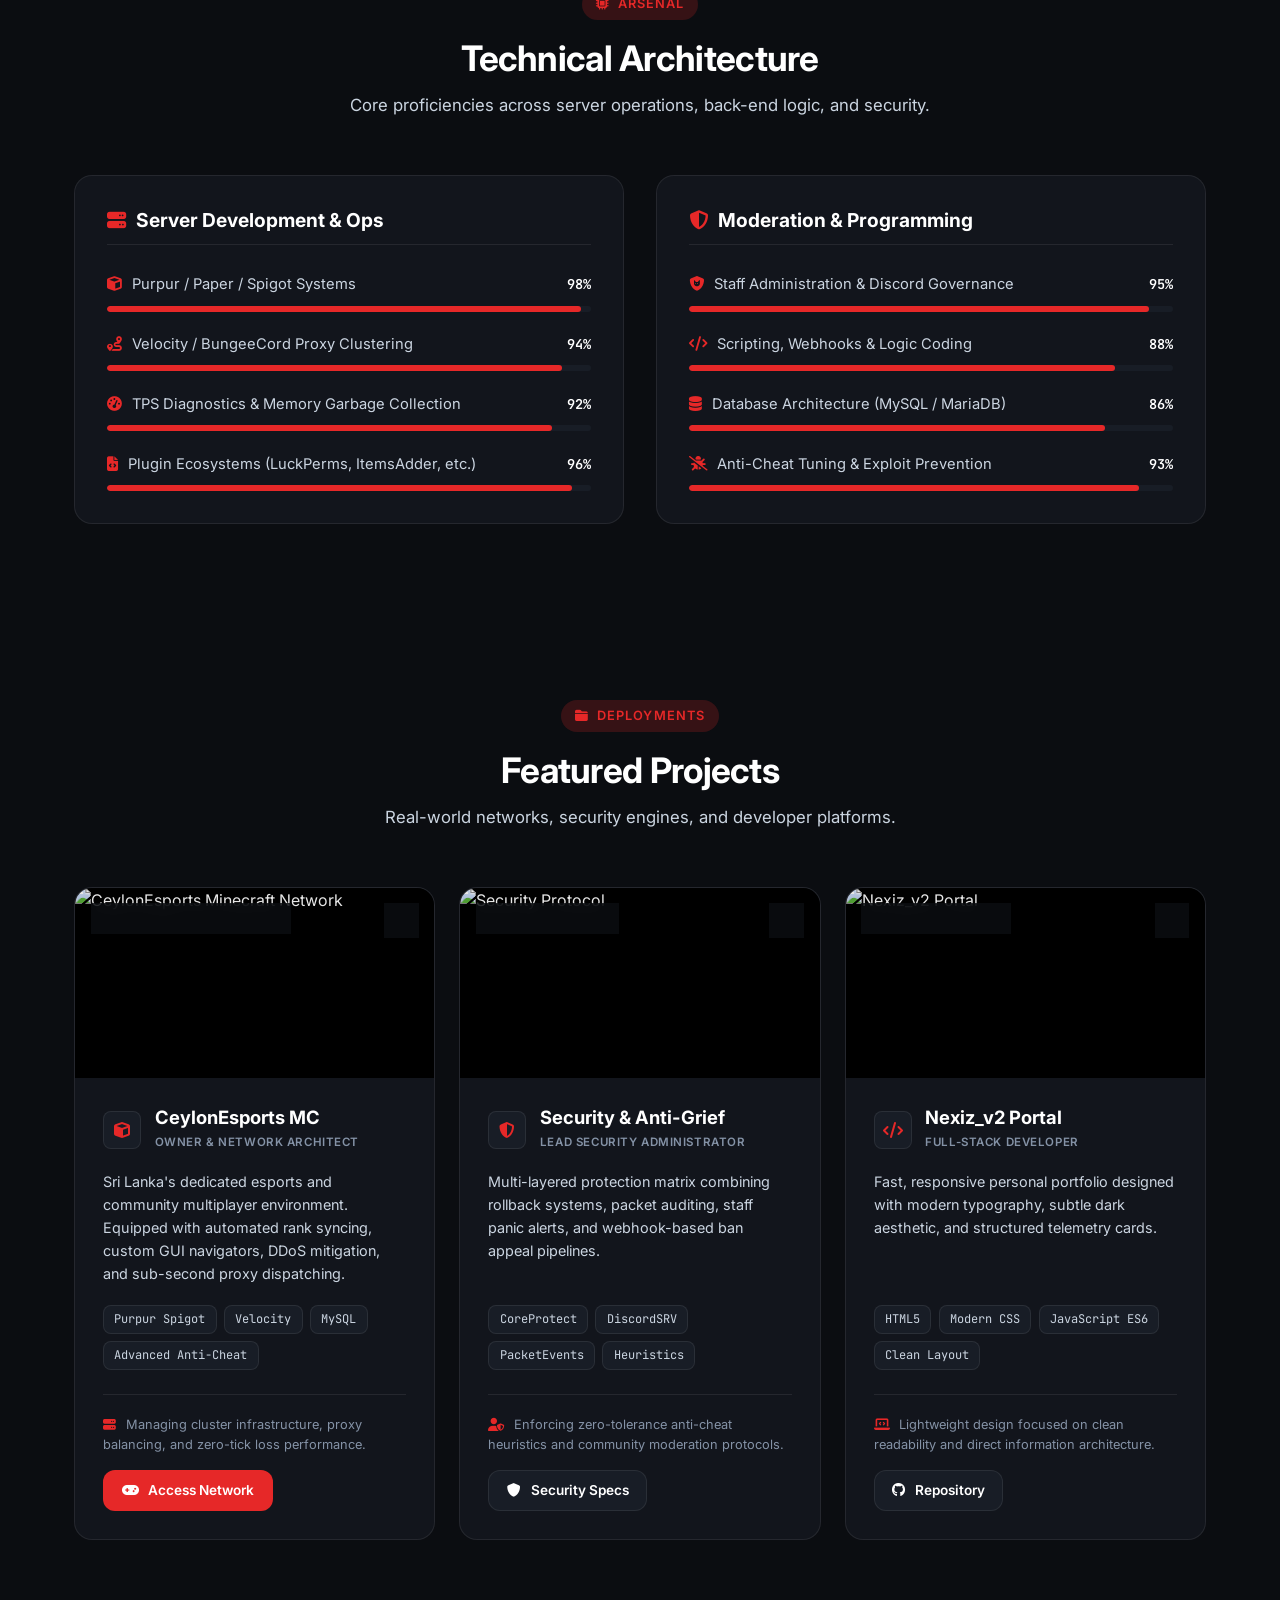
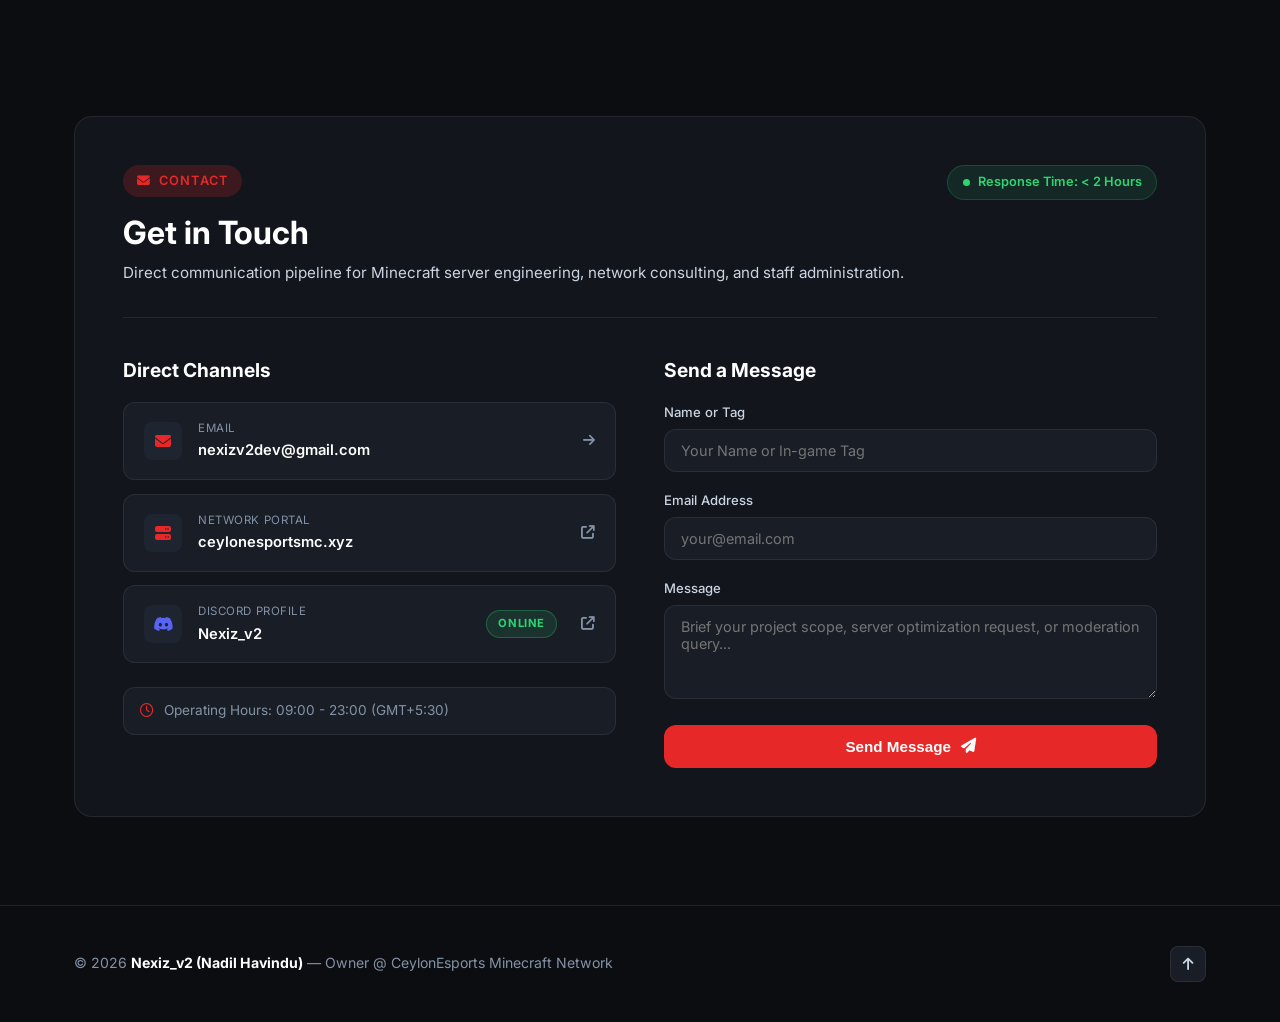
==== commit ef796c5c: "Add Lumbini College Colombo campus photo thumbnail and banner to education section" ====
--- a/index.html
+++ b/index.html
@@ -241,13 +241,11 @@
             <!-- Education Banner Card -->
             <div class="education-card">
                 <div class="edu-banner-bg">
-                    <img src="https://images.unsplash.com/photo-1523050854058-8df90110c9f1?auto=format&fit=crop&w=1200&q=80" alt="Education Banner" class="edu-bg-img">
+                    <img src="assets/lumbini.jpg" alt="Education Banner" class="edu-bg-img">
                     <div class="edu-overlay"></div>
                 </div>
                 <div class="edu-content">
-                    <div class="edu-icon-badge">
-                        <i class="fa-solid fa-graduation-cap"></i>
-                    </div>
+                    <div class="edu-thumb-wrap"><img src="assets/lumbini.jpg" alt="Lumbini College Colombo" class="edu-school-img"></div>
                     <div class="edu-details">
                         <div class="edu-status-pill">
                             <span class="status-dot"></span>
--- a/style.css
+++ b/style.css
@@ -1422,4 +1422,23 @@
         align-items: flex-start;
         gap: 1rem;
     }
+}
+
+/* Education Card School Thumbnail */
+.edu-thumb-wrap {
+    width: 68px;
+    height: 68px;
+    border-radius: var(--radius-md);
+    overflow: hidden;
+    border: 2px solid var(--border);
+    flex-shrink: 0;
+    box-shadow: 0 4px 12px rgba(0, 0, 0, 0.4);
+    background: #000;
+}
+
+.edu-school-img {
+    width: 100%;
+    height: 100%;
+    object-fit: cover;
+    display: block;
 }
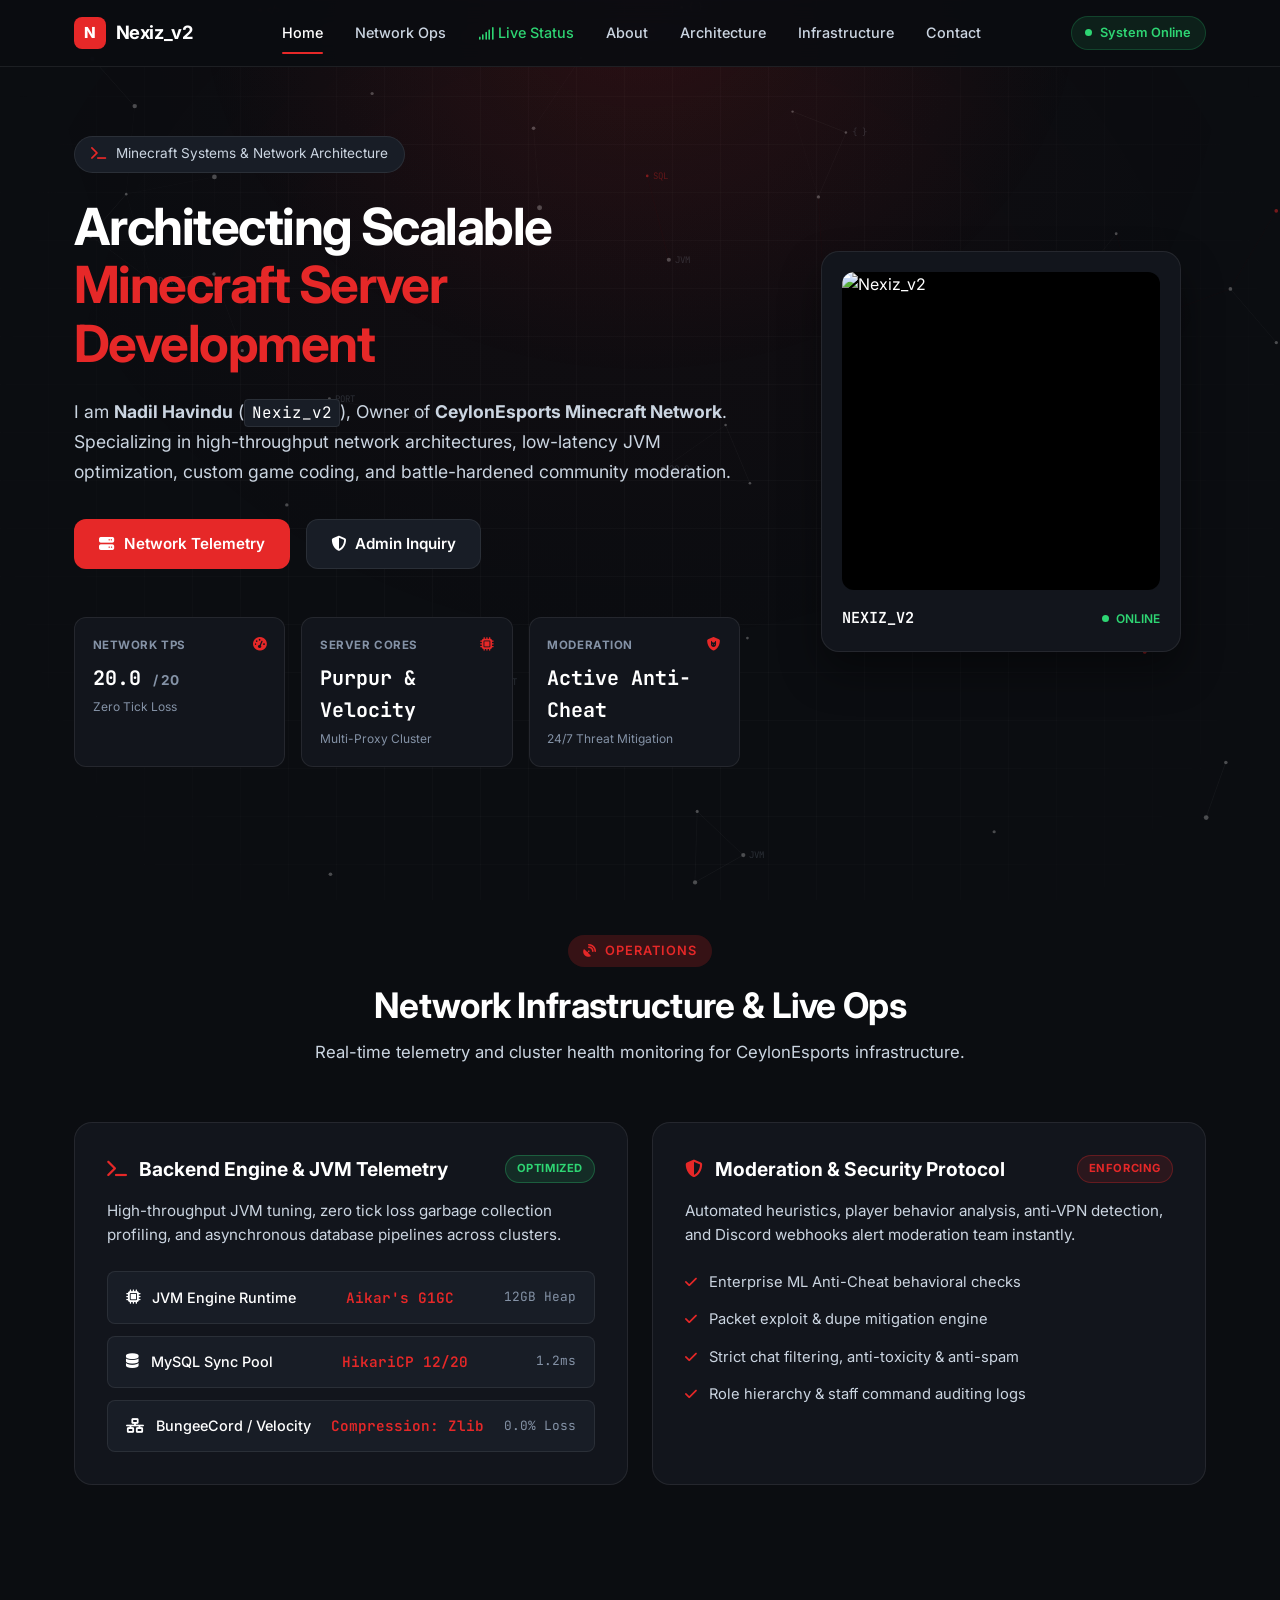
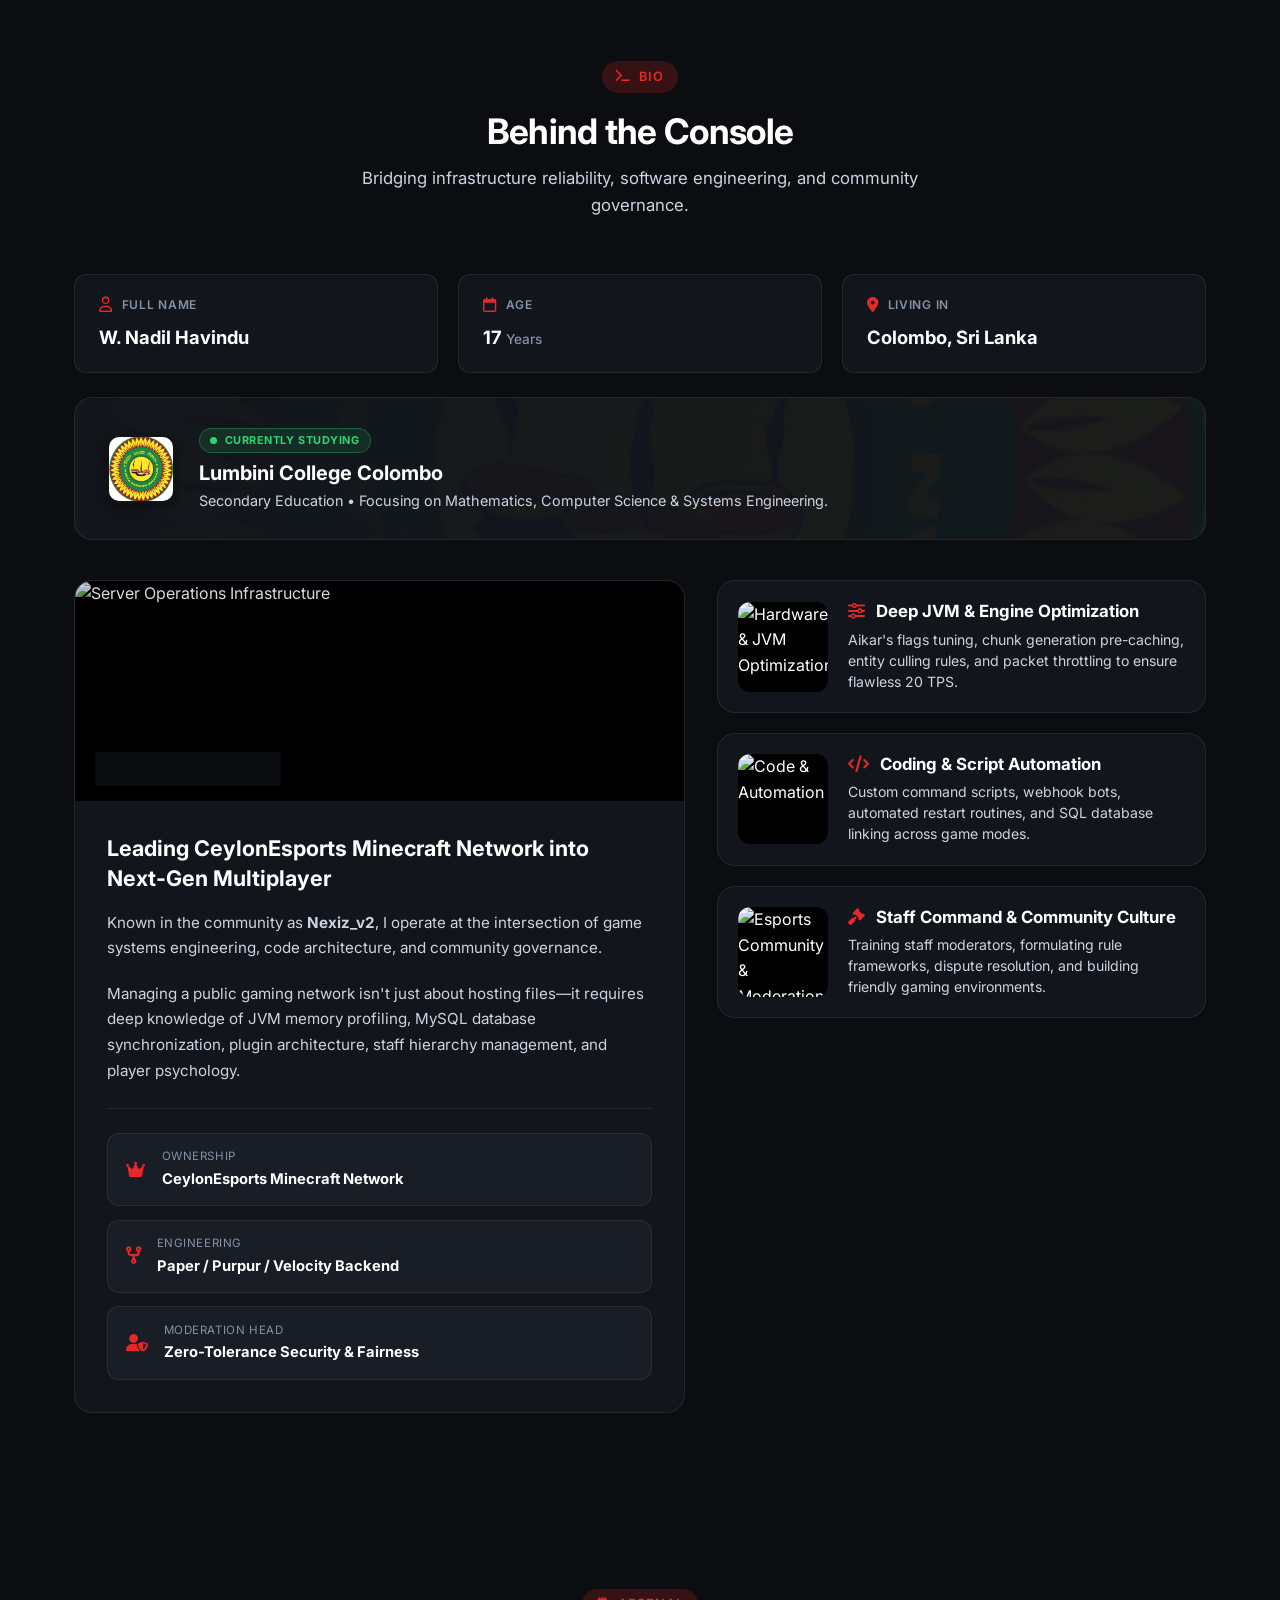
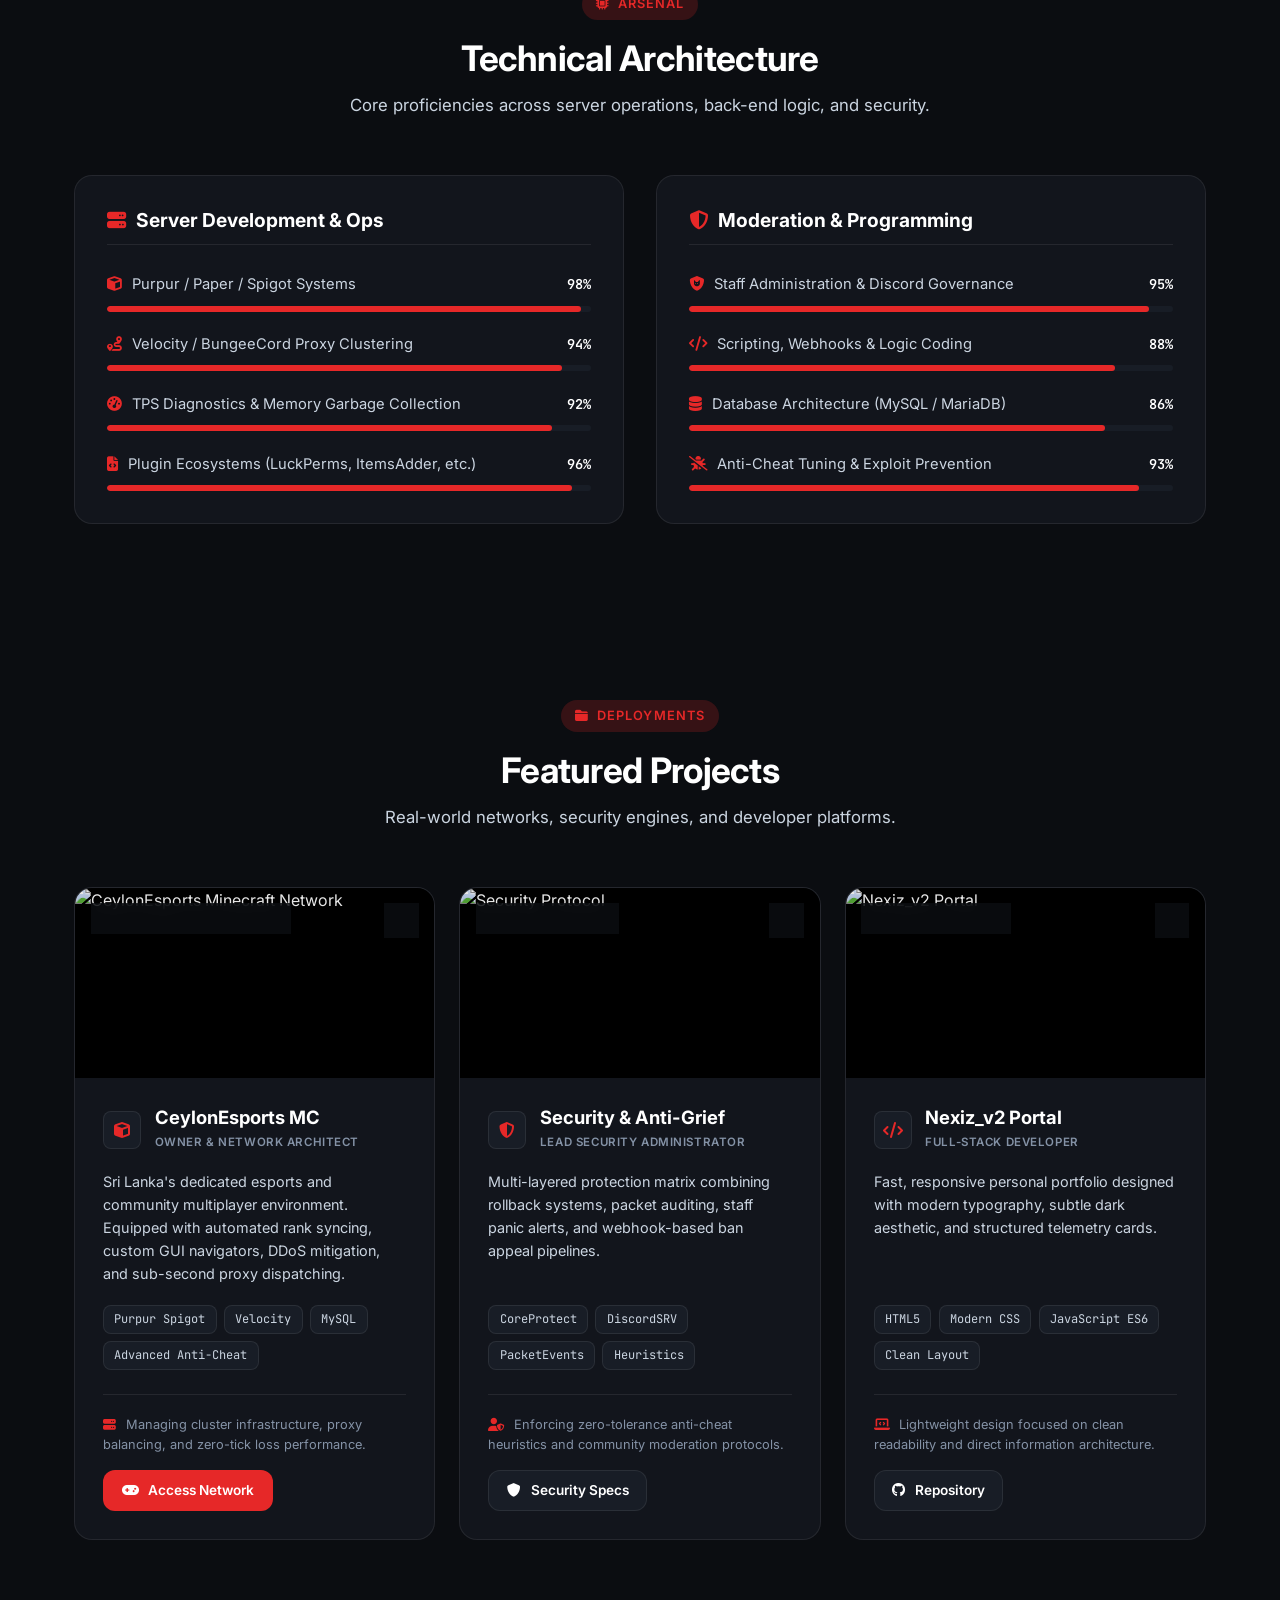
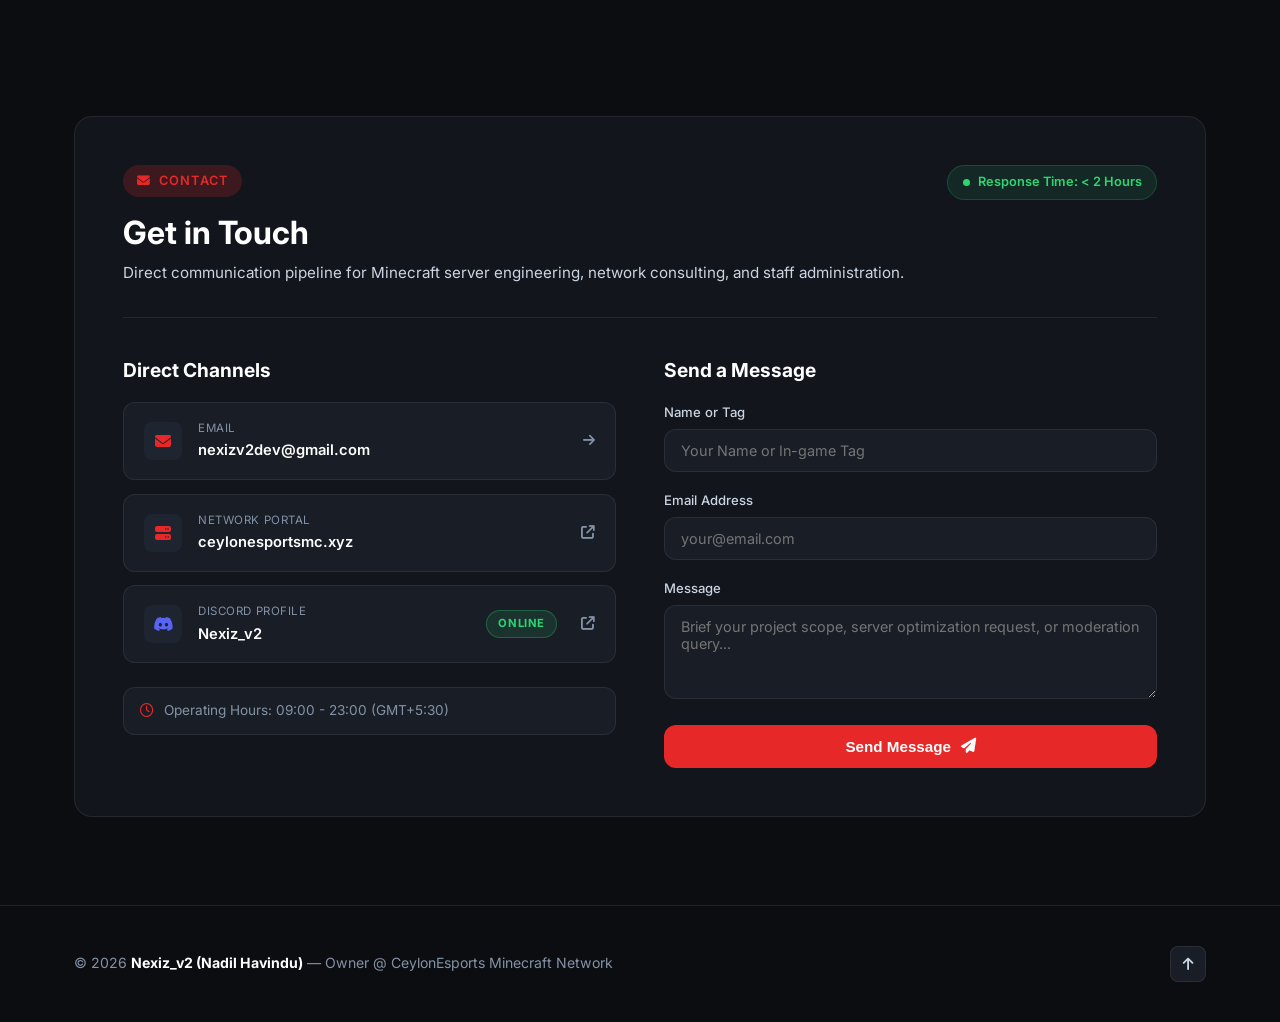
==== commit bfc050c8: "Update Network Ops card to Backend Engine & JVM Telemetry with database and proxy stats" ====
--- a/index.html
+++ b/index.html
@@ -143,37 +143,37 @@
                     <div class="dashboard-card">
                         <div class="card-head">
                             <div class="card-title-group">
-                                <i class="fa-solid fa-network-wired accent-icon"></i>
-                                <h3>Topology & Routing</h3>
-                            </div>
-                            <span class="badge-status online">ONLINE</span>
-                        </div>
-                        <p class="card-desc">Advanced proxy load-balancing routing players between Survival, Practice, Minigames, and Lobby nodes with ultra-low latency.</p>
+                                <i class="fa-solid fa-terminal accent-icon"></i>
+                                <h3>Backend Engine & JVM Telemetry</h3>
+                            </div>
+                            <span class="badge-status online">OPTIMIZED</span>
+                        </div>
+                        <p class="card-desc">High-throughput JVM tuning, zero tick loss garbage collection profiling, and asynchronous database pipelines across clusters.</p>
                         
                         <div class="node-list">
                             <div class="node-item">
                                 <div class="node-info">
-                                    <i class="fa-solid fa-server"></i>
-                                    <span>Lobby Node-01</span>
-                                </div>
-                                <span class="node-metric">TPS: 20.0</span>
-                                <span class="node-ping">4ms</span>
+                                    <i class="fa-solid fa-microchip"></i>
+                                    <span>JVM Engine Runtime</span>
+                                </div>
+                                <span class="node-metric">Aikar's G1GC</span>
+                                <span class="node-ping">12GB Heap</span>
                             </div>
                             <div class="node-item">
                                 <div class="node-info">
-                                    <i class="fa-solid fa-gamepad"></i>
-                                    <span>Survival SMP Node</span>
-                                </div>
-                                <span class="node-metric">TPS: 19.98</span>
-                                <span class="node-ping">9ms</span>
+                                    <i class="fa-solid fa-database"></i>
+                                    <span>MySQL Sync Pool</span>
+                                </div>
+                                <span class="node-metric">HikariCP 12/20</span>
+                                <span class="node-ping">1.2ms</span>
                             </div>
                             <div class="node-item">
                                 <div class="node-info">
-                                    <i class="fa-solid fa-swords"></i>
-                                    <span>PvP / Esports Arena</span>
-                                </div>
-                                <span class="node-metric">TPS: 20.0</span>
-                                <span class="node-ping">6ms</span>
+                                    <i class="fa-solid fa-network-wired"></i>
+                                    <span>BungeeCord / Velocity</span>
+                                </div>
+                                <span class="node-metric">Compression: Zlib</span>
+                                <span class="node-ping">0.0% Loss</span>
                             </div>
                         </div>
                     </div>
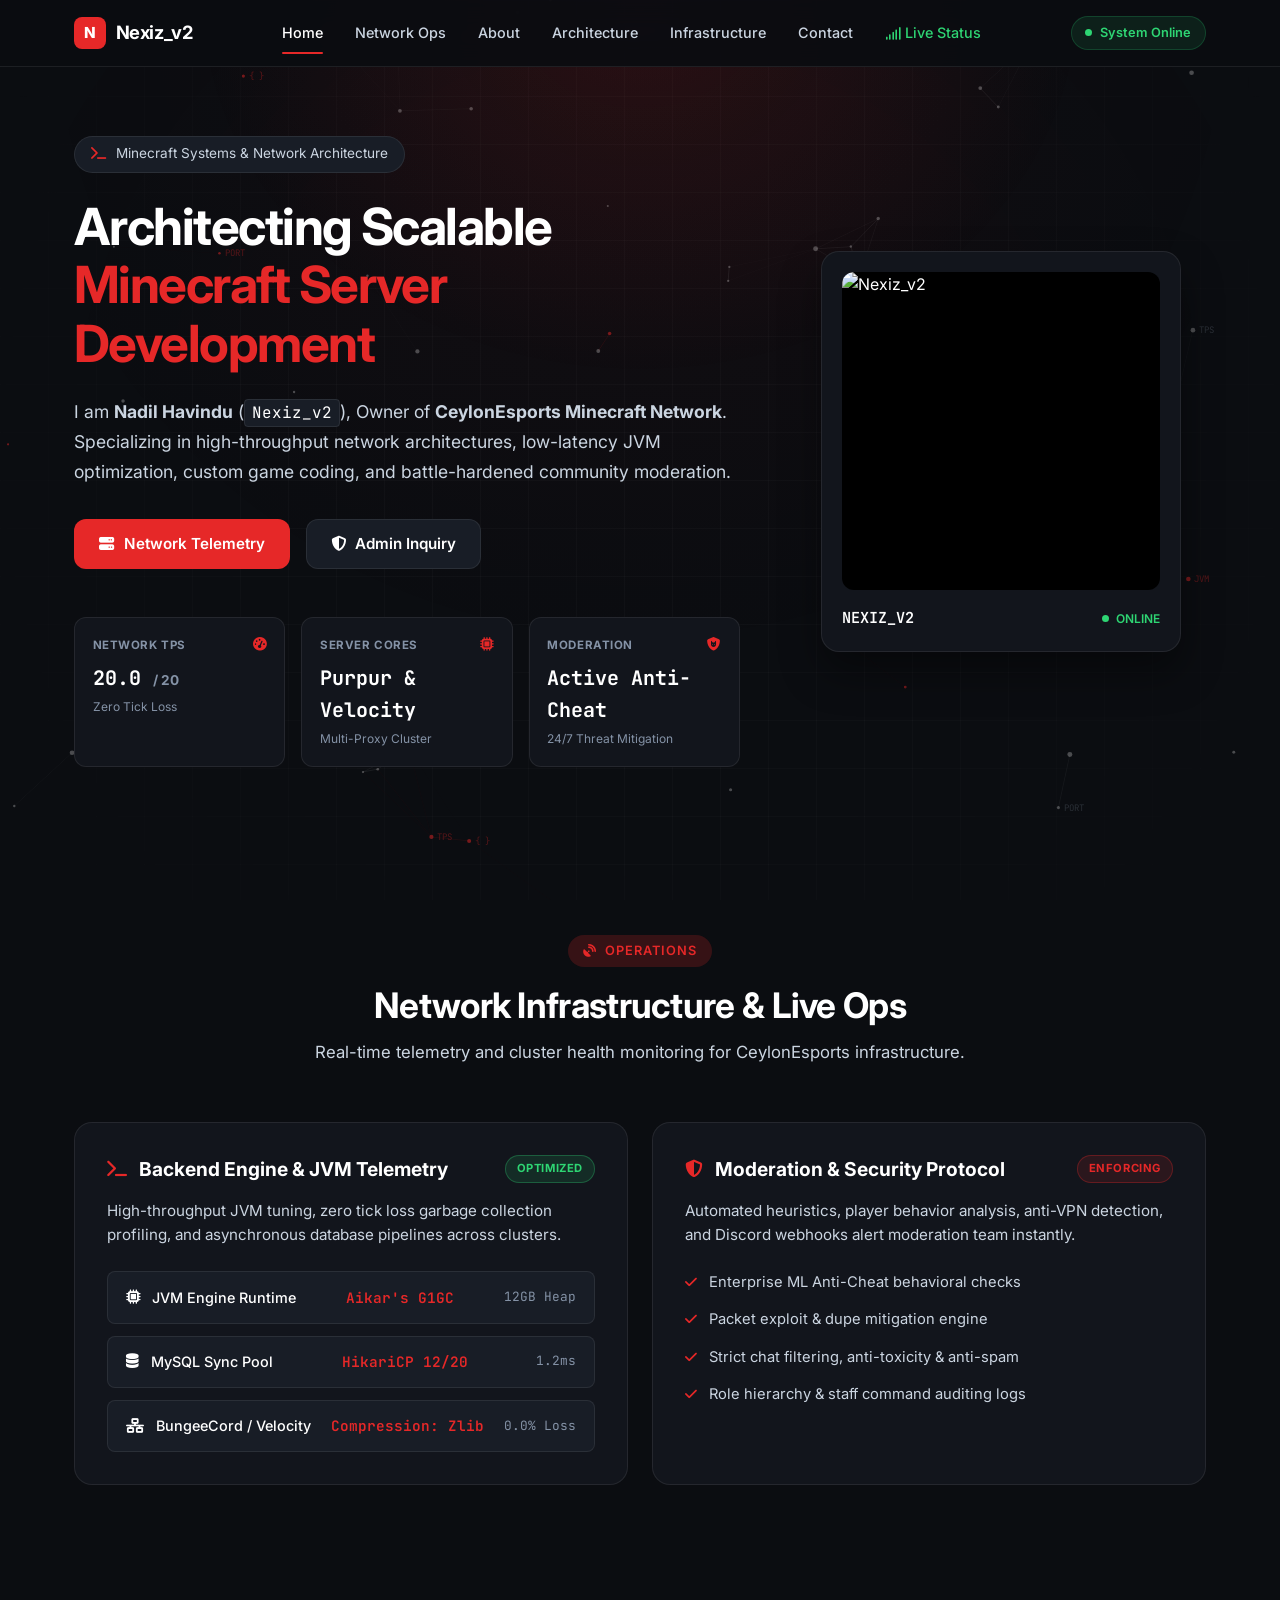
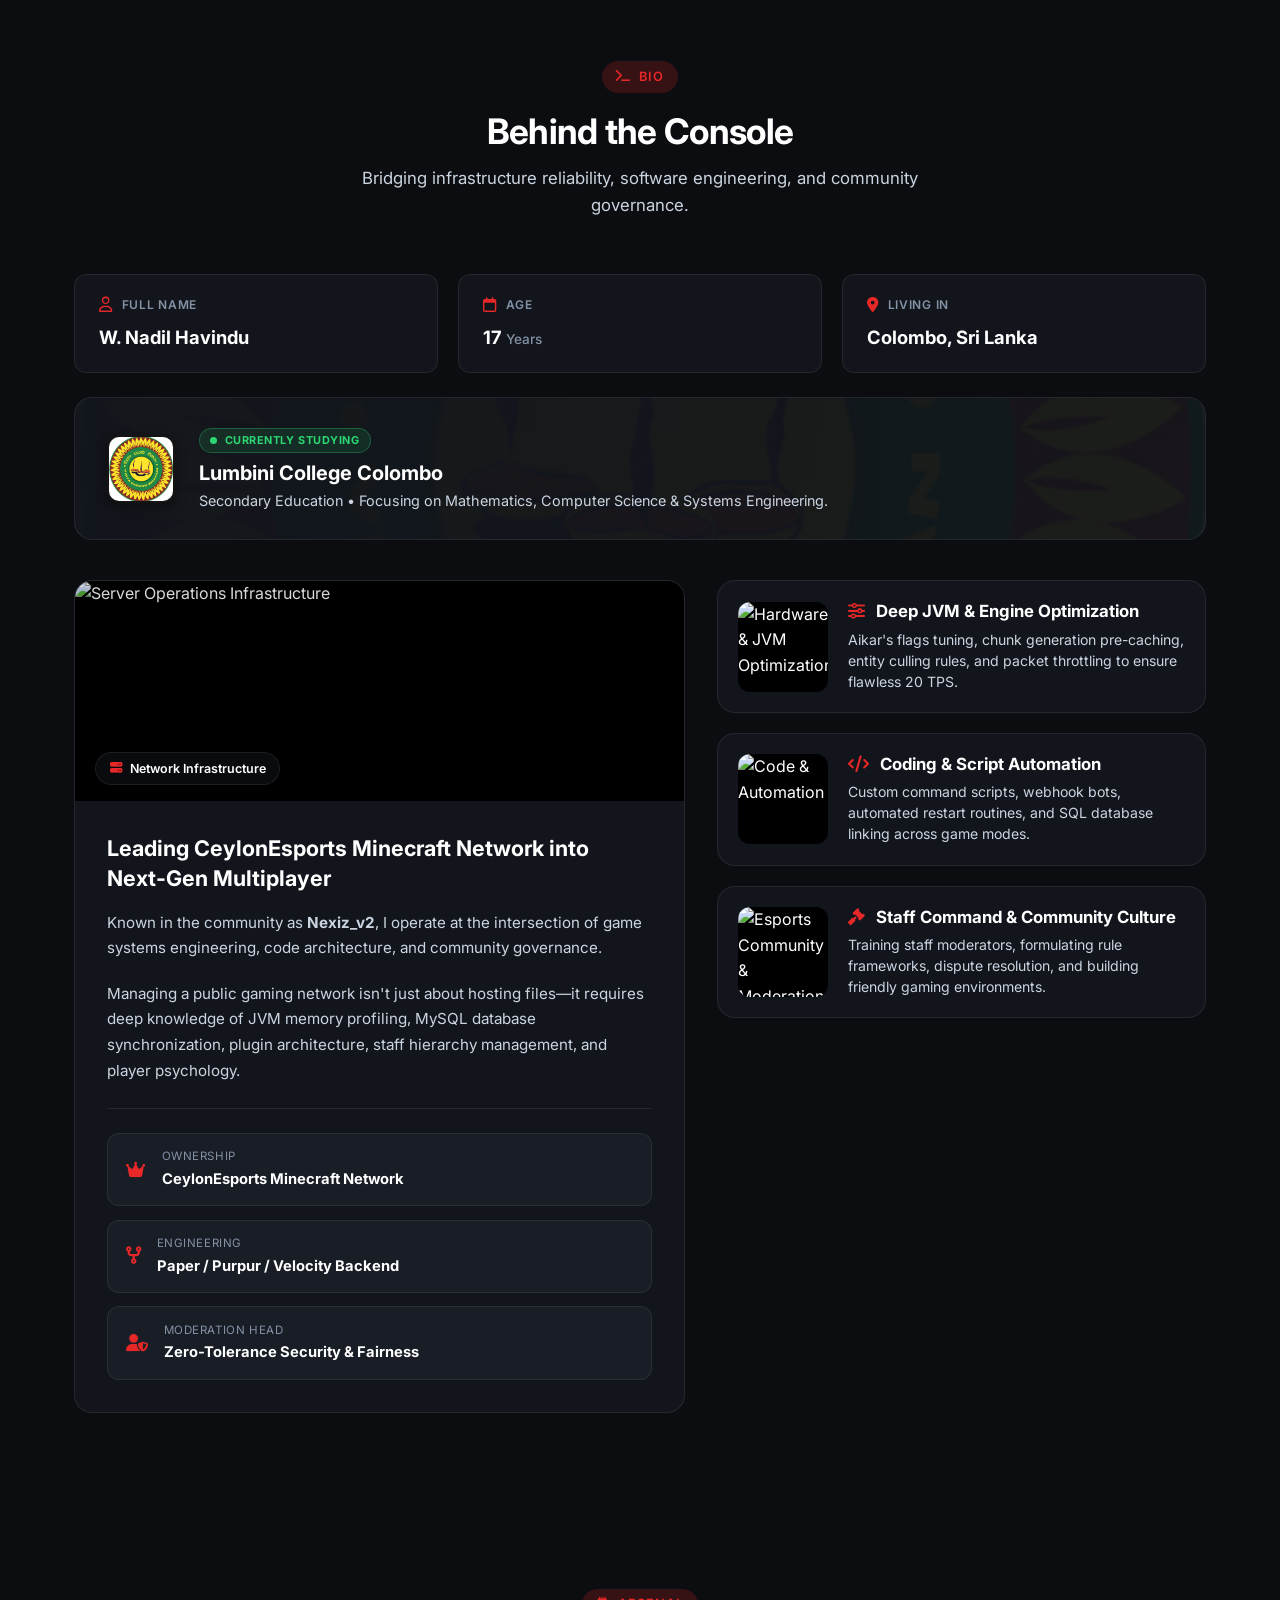
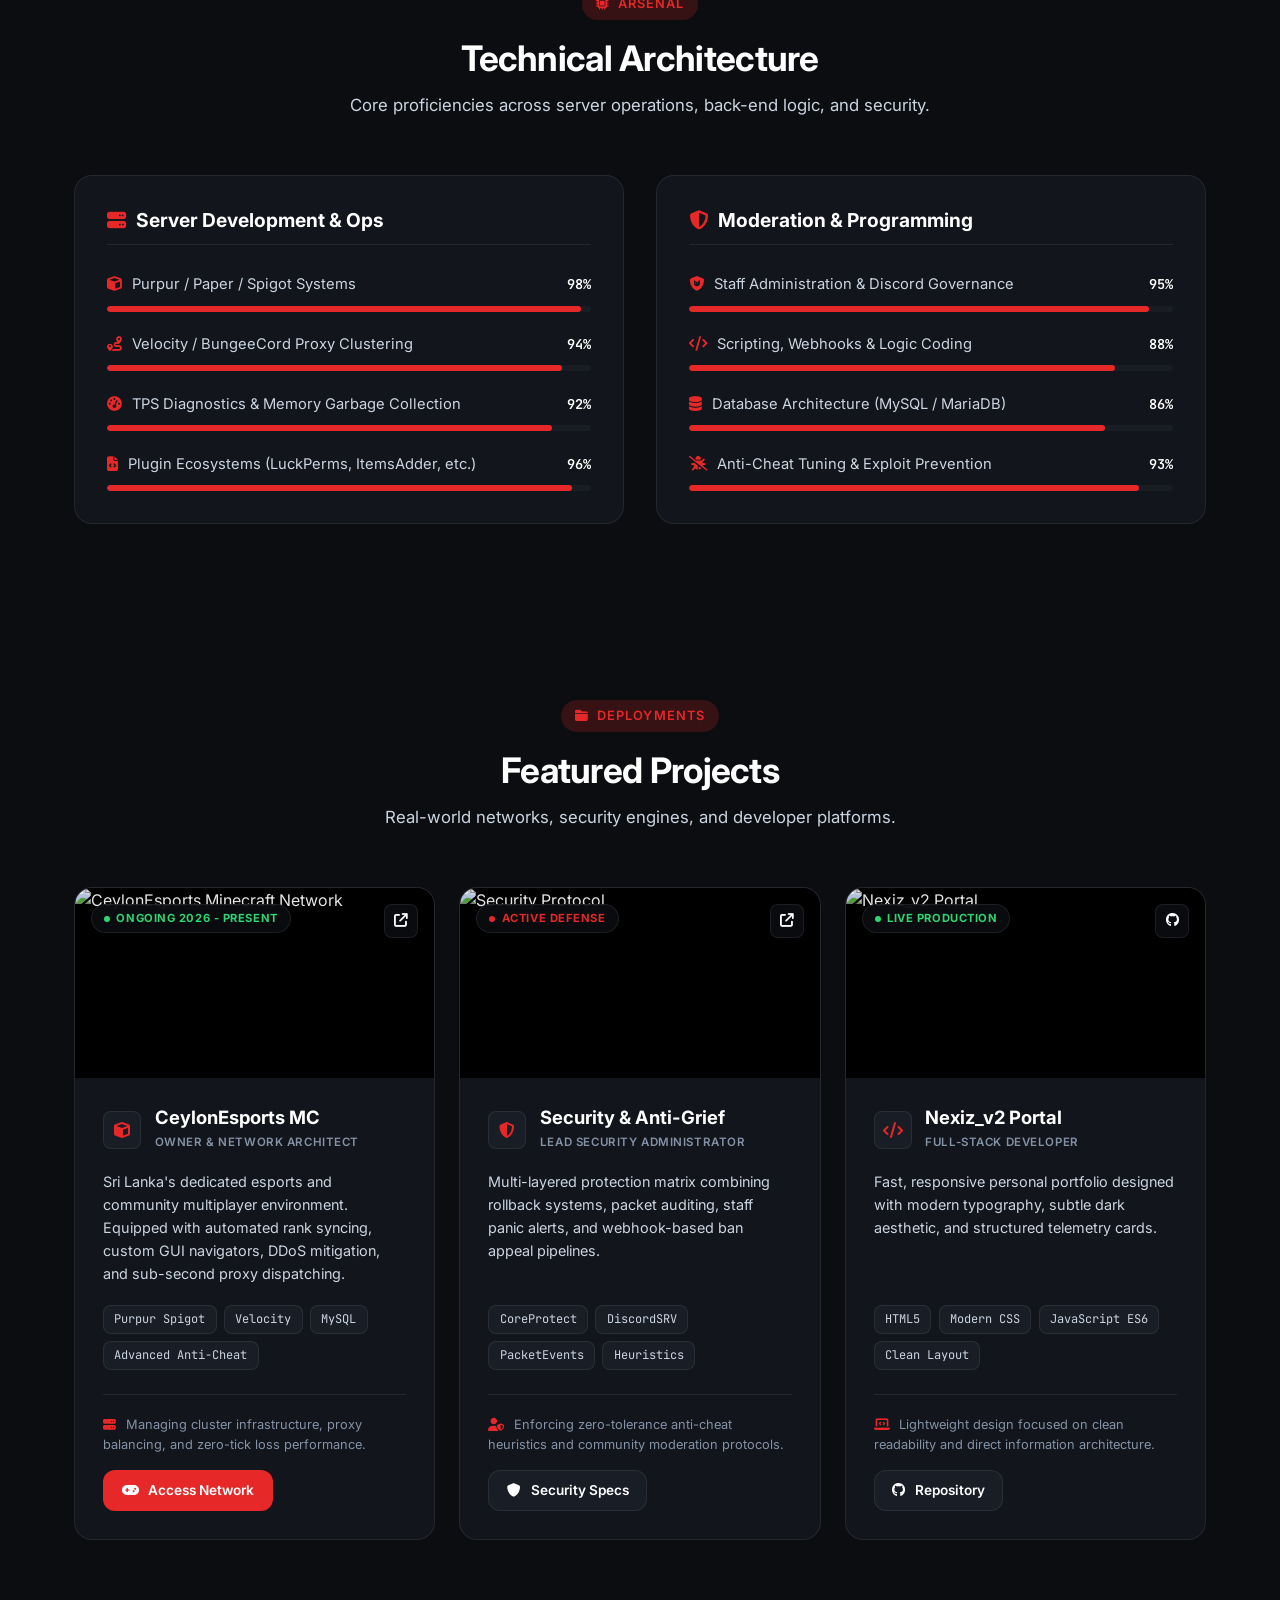
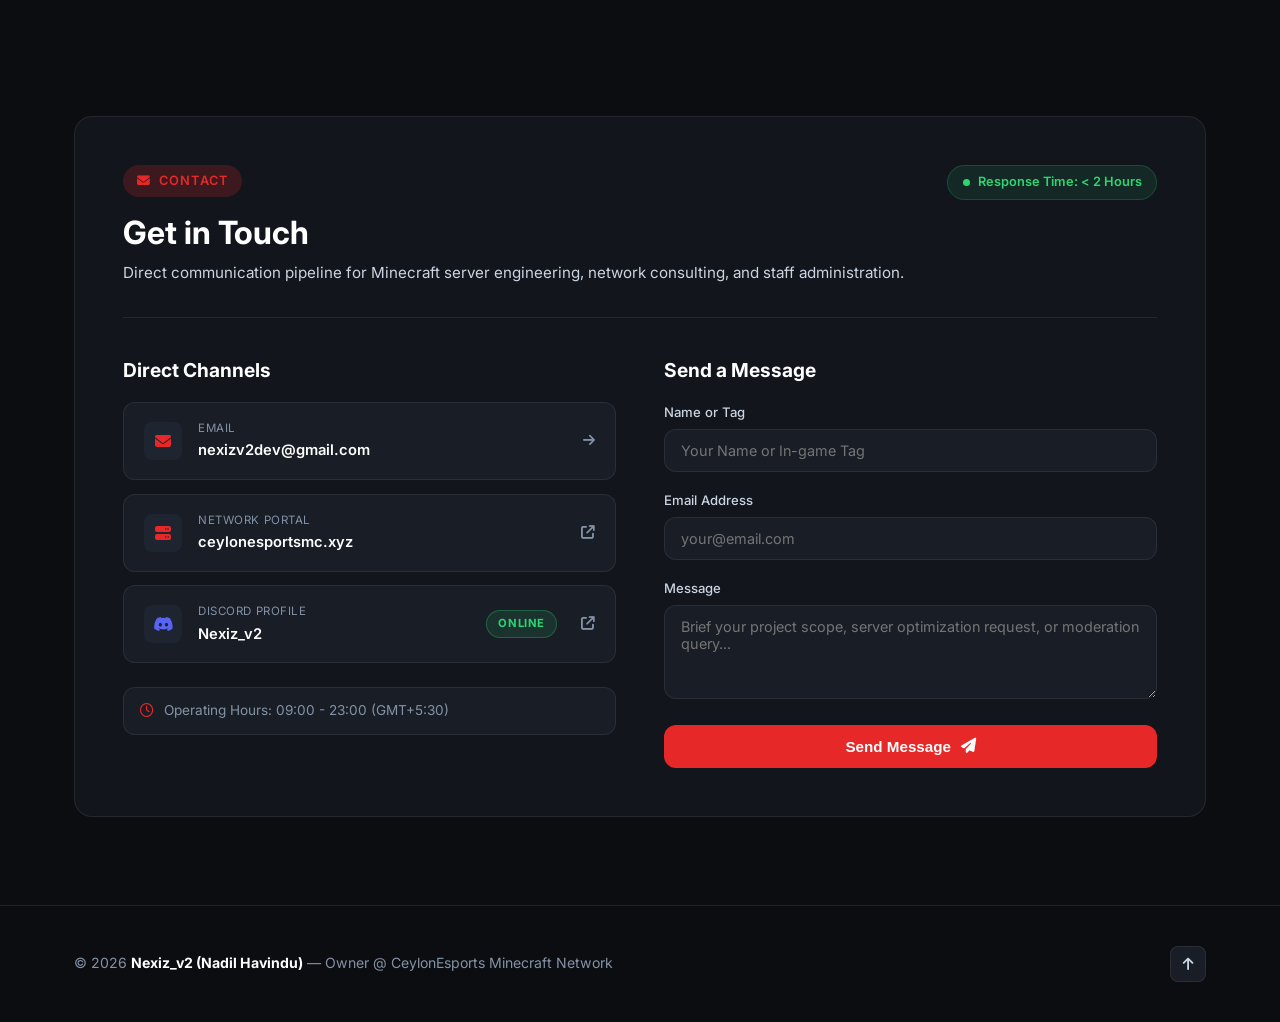
==== commit eb97dfa0: "Move Live Status link to the end of navigation bar" ====
--- a/index.html
+++ b/index.html
@@ -31,11 +31,11 @@
             <nav class="nav-links" id="navLinks">
                 <a href="#home" class="nav-item active">Home</a>
                 <a href="#network-status" class="nav-item">Network Ops</a>
-                <a href="status.html" class="nav-item" style="color: #2ed573;"><i class="fa-solid fa-signal" style="font-size: 0.8rem; margin-right: 4px;"></i>Live Status</a>
                 <a href="#about" class="nav-item">About</a>
                 <a href="#skills" class="nav-item">Architecture</a>
                 <a href="#projects" class="nav-item">Infrastructure</a>
                 <a href="#contact" class="nav-item">Contact</a>
+                <a href="status.html" class="nav-item" style="color: #2ed573;"><i class="fa-solid fa-signal" style="font-size: 0.8rem; margin-right: 4px;"></i>Live Status</a>
             </nav>
 
             <div class="nav-actions">
